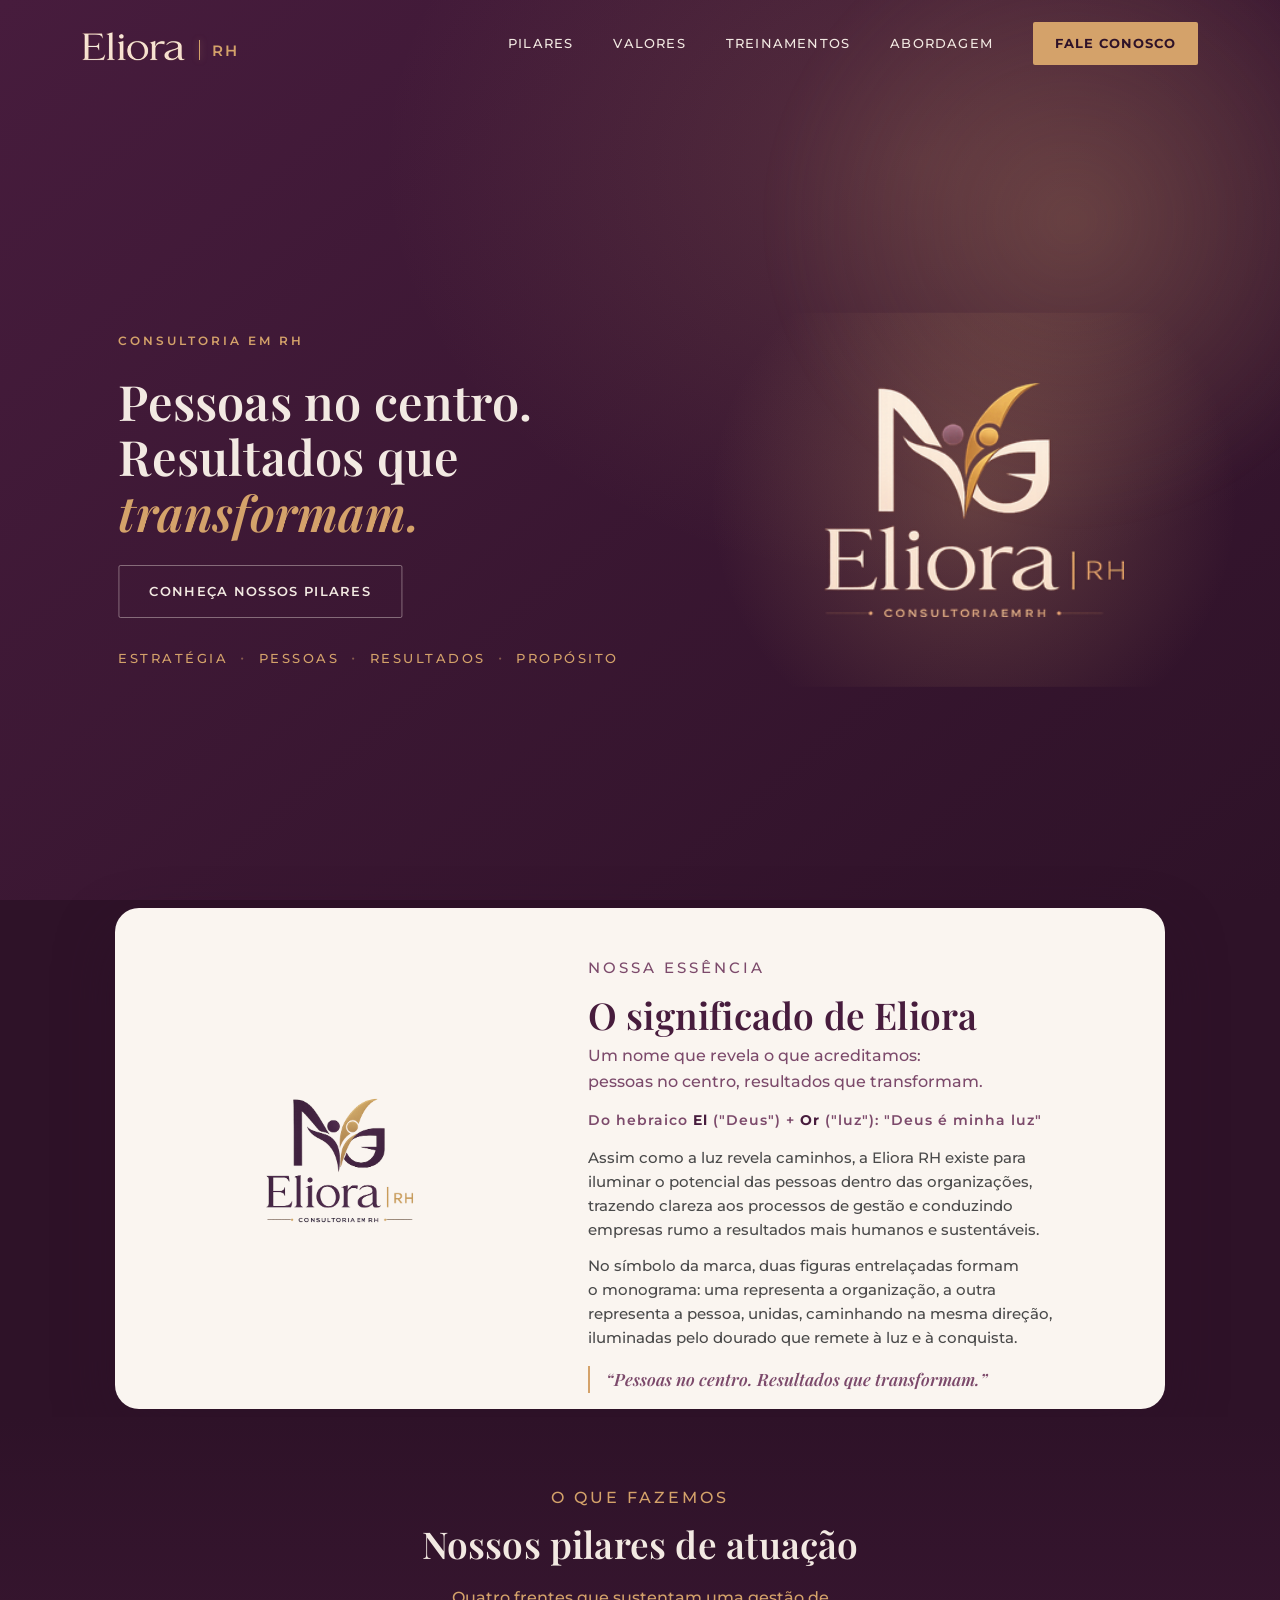
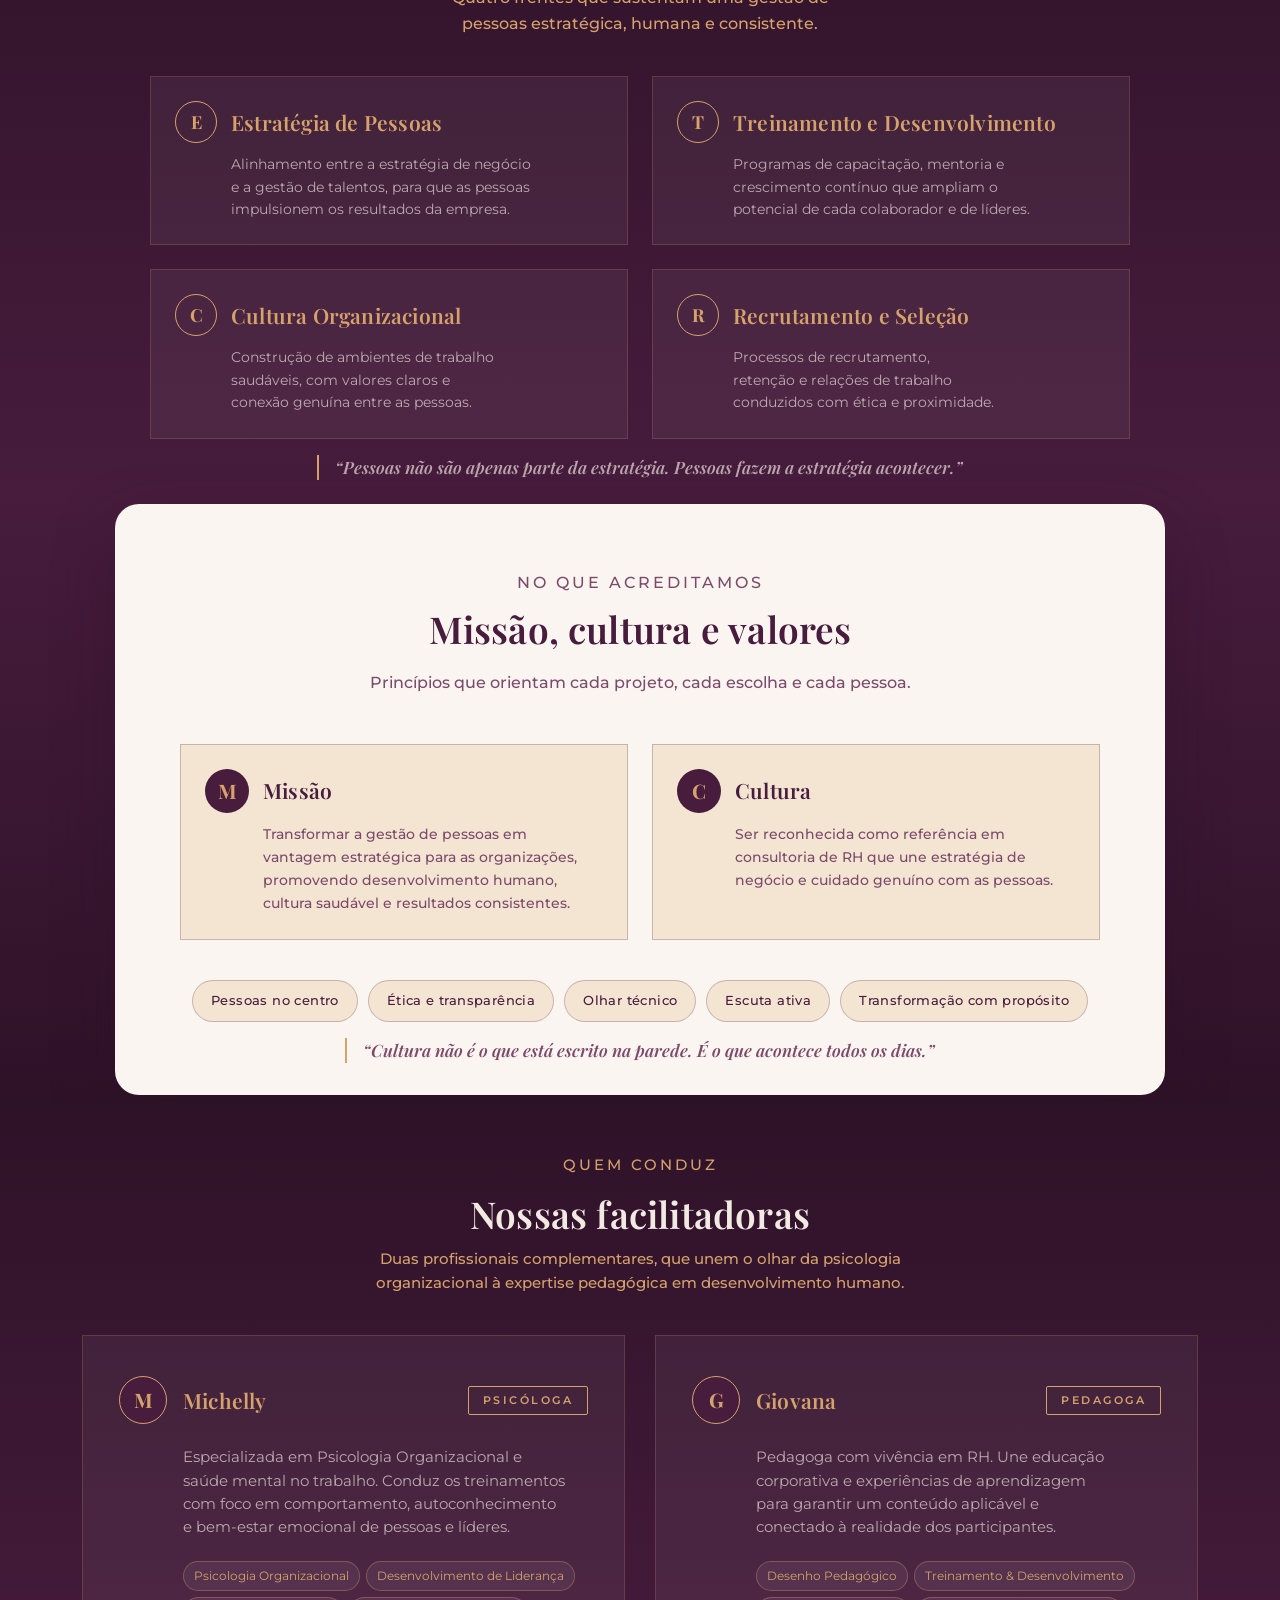
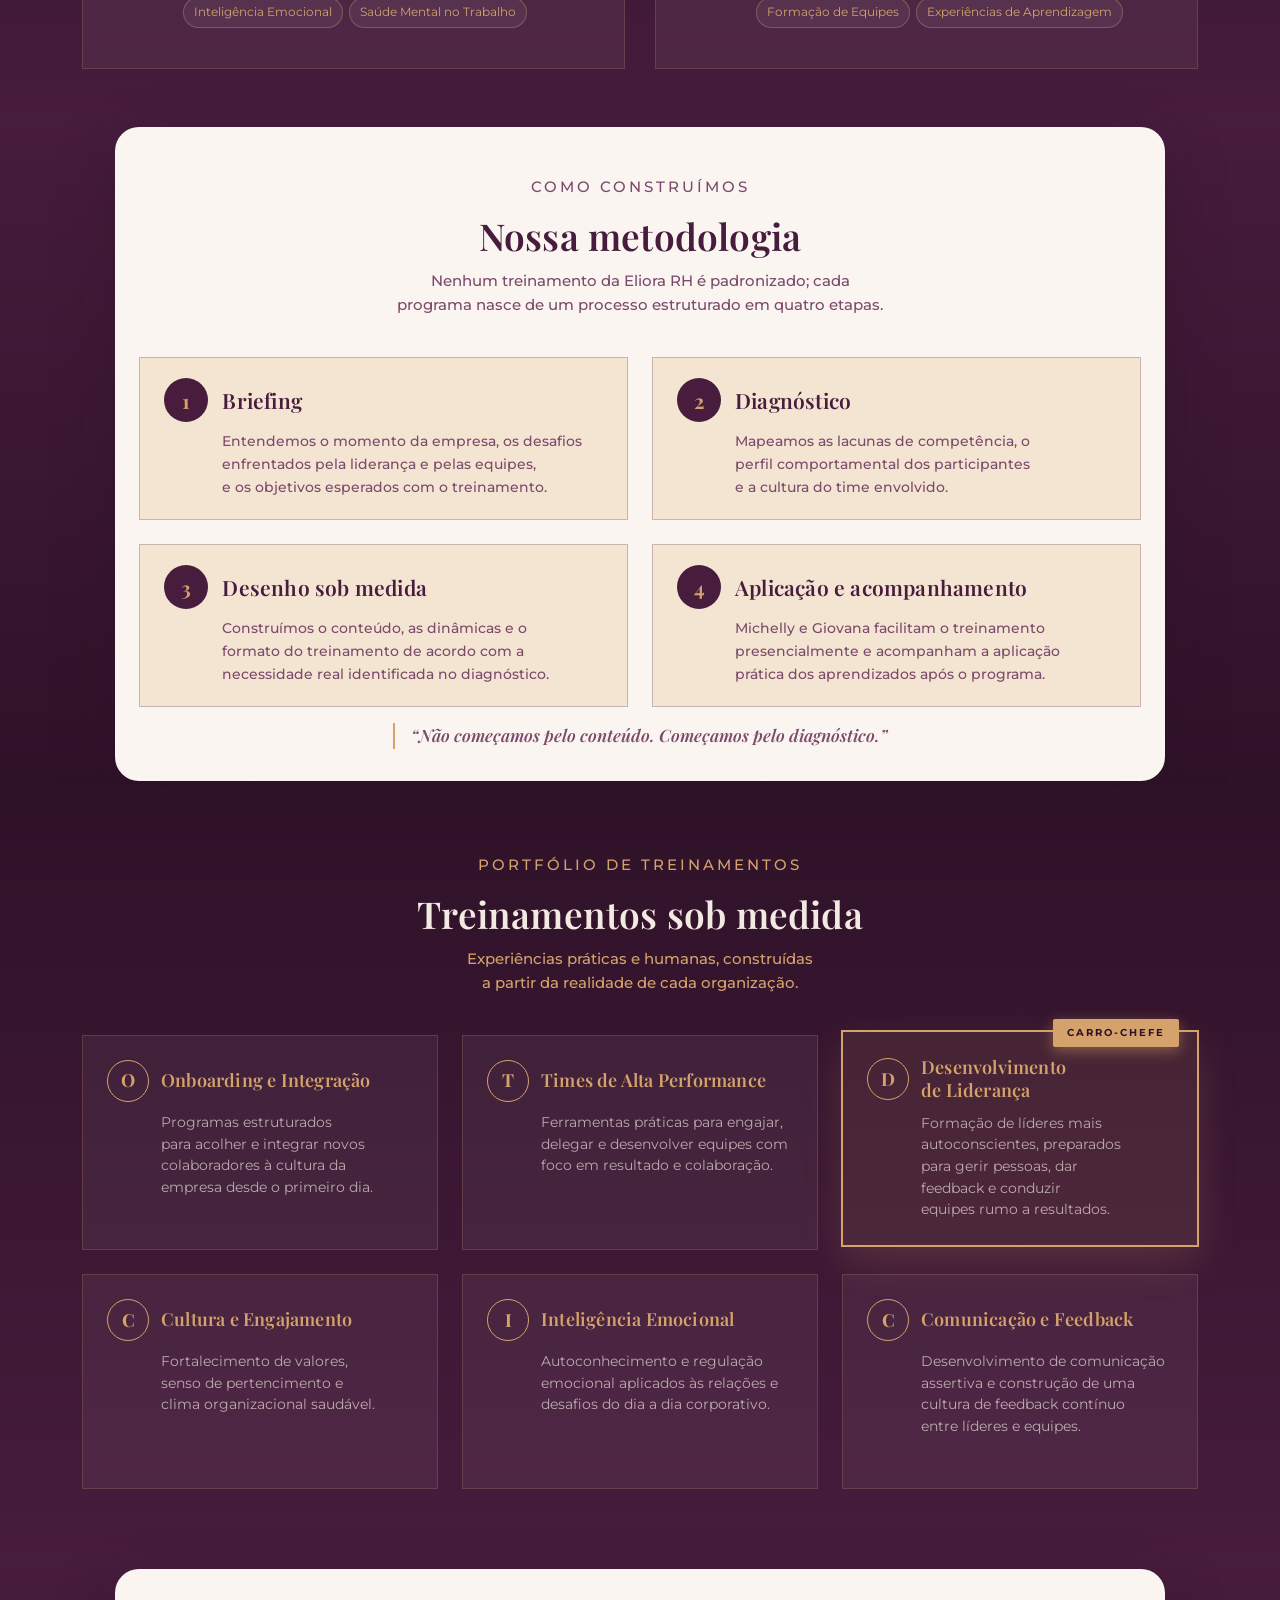
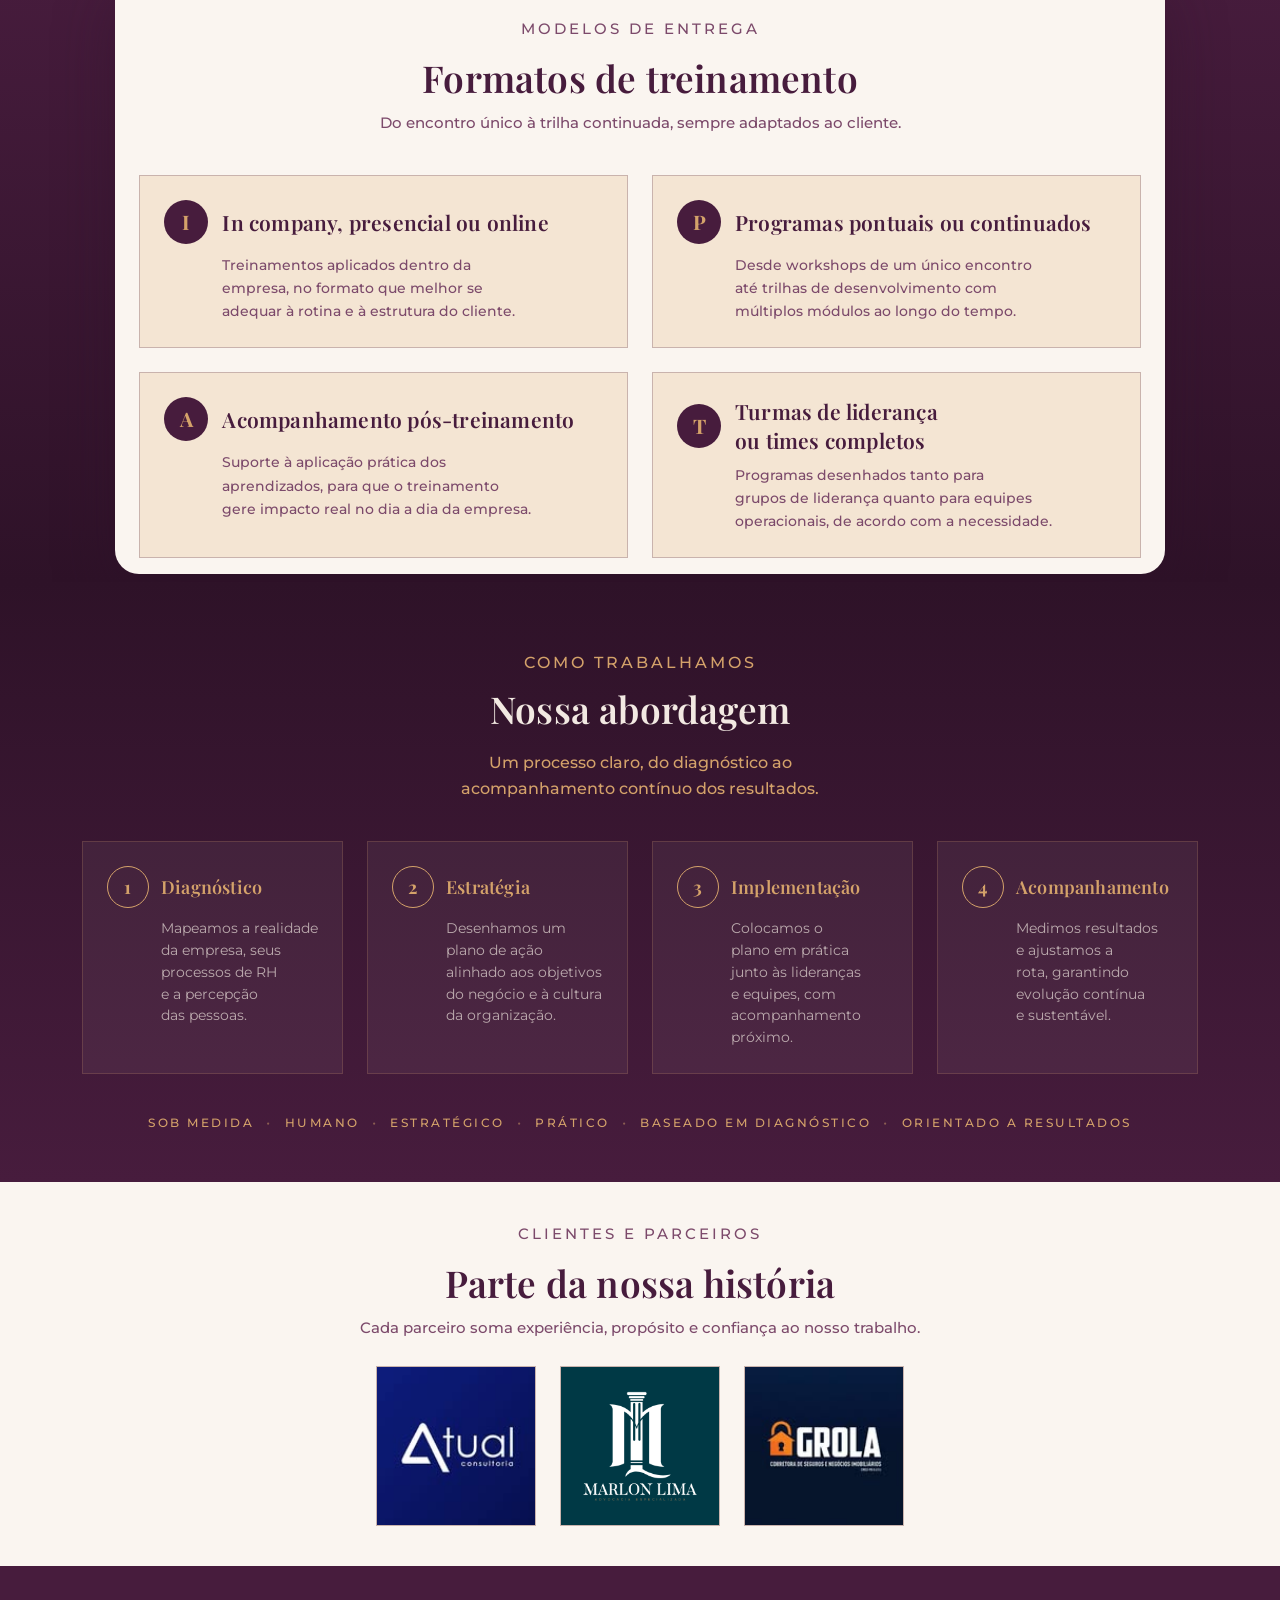
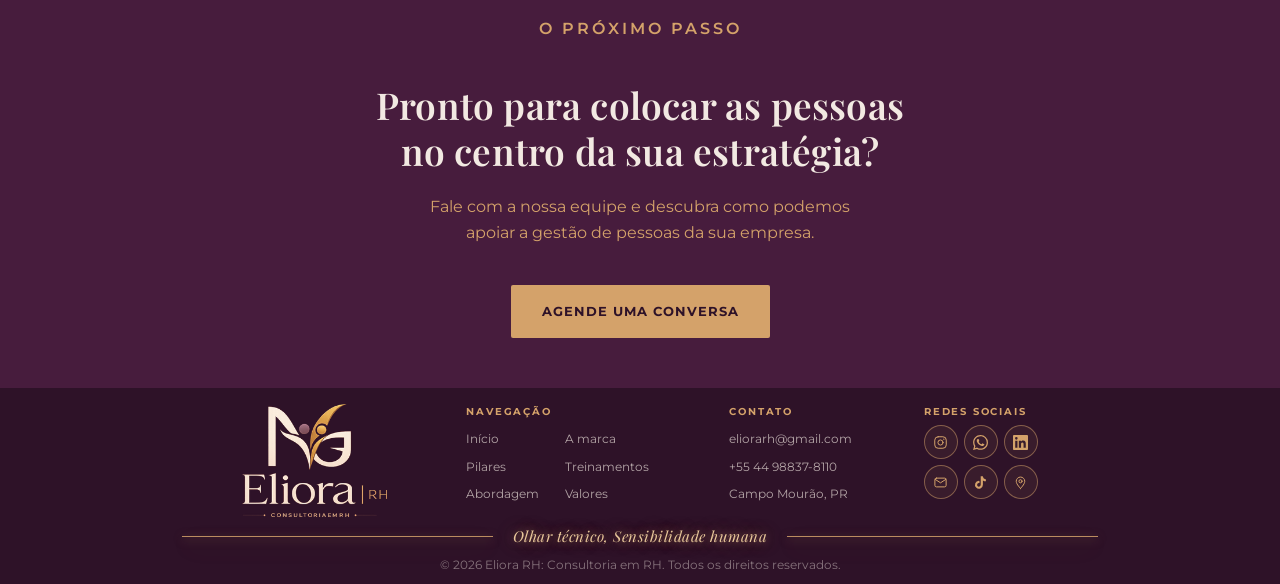
==== index.html @ 50b4e51a "Initial commit: Eliora RH landing page (HTML + CSS + JS)" ====
<!DOCTYPE html>
<html lang="pt-BR">

<head>
  <meta charset="UTF-8">
  <meta name="viewport" content="width=device-width, initial-scale=1.0">
  <title>Eliora RH: Consultoria em Recursos Humanos</title>
  <meta name="description"
    content="Eliora RH: Consultoria em RH e treinamentos corporativos sob medida. Pessoas no centro, resultados que transformam. Campo Mourão, PR.">
  <link rel="preconnect" href="https://fonts.googleapis.com">
  <link rel="preconnect" href="https://fonts.gstatic.com" crossorigin>
  <link
    href="https://fonts.googleapis.com/css2?family=Playfair+Display:ital,wght@0,400;0,500;0,600;0,700;1,500&family=Montserrat:wght@300;400;500;600;700&display=swap"
    rel="stylesheet">
  <link rel="stylesheet" href="css/tokens.css">
  <link rel="stylesheet" href="css/base.css">
  <link rel="stylesheet" href="css/layout.css">
  <link rel="stylesheet" href="css/components.css">
  <link rel="stylesheet" href="css/responsive.css">
</head>

<body>
  <!-- Skip link para pular a navegação -->
  <a href="#top" class="skip-link">Pular para o conteúdo principal</a>

  <!-- ---------- NAV ---------- -->
  <header id="siteHeader">
    <!-- Botão fixo de contato no header (mobile): WhatsApp → link tree.
         position:absolute relativo ao header (que é fixed) — canto direito.
         Detalhes em css/responsive.css. -->
    <a href="https://eliorarh.netlify.app/" class="header-cta" target="_blank" rel="noopener" aria-label="Fale conosco via Linktree">
      <svg viewBox="0 0 24 24" fill="currentColor" aria-hidden="true">
        <path d="M17.472 14.382c-.297-.149-1.758-.867-2.03-.967-.273-.099-.471-.148-.67.15-.197.297-.767.966-.94 1.164-.173.199-.347.223-.644.075-.297-.15-1.255-.463-2.39-1.475-.883-.788-1.48-1.761-1.653-2.059-.173-.297-.019-.458.13-.606.134-.133.298-.347.446-.52.149-.174.198-.298.298-.497.099-.198.05-.371-.025-.52-.075-.149-.669-1.612-.916-2.207-.242-.579-.487-.5-.669-.51-.173-.008-.371-.01-.57-.01-.198 0-.52.074-.792.372-.272.297-1.04 1.016-1.04 2.479 0 1.462 1.065 2.875 1.213 3.074.149.198 2.096 3.2 5.077 4.487.709.306 1.262.489 1.694.625.712.227 1.36.195 1.871.118.571-.085 1.758-.719 2.006-1.413.248-.694.248-1.289.173-1.413-.074-.124-.272-.198-.57-.347m-5.421 7.403h-.004a9.87 9.87 0 01-5.031-1.378l-.361-.214-3.741.982.998-3.648-.235-.374a9.86 9.86 0 01-1.51-5.26c.001-5.45 4.436-9.884 9.888-9.884 2.64 0 5.122 1.03 6.988 2.898a9.825 9.825 0 012.893 6.994c-.003 5.45-4.437 9.884-9.885 9.884m8.413-18.297A11.815 11.815 0 0012.05 0C5.495 0 .16 5.335.157 11.892c0 2.096.547 4.142 1.588 5.945L.057 24l6.305-1.654a11.882 11.882 0 005.683 1.448h.005c6.554 0 11.89-5.335 11.893-11.893a11.821 11.821 0 00-3.48-8.413z"></path>
      </svg>
    </a>
    <div class="wrap">
      <a href="#top" class="brand-mini"><img src="assets/images/eliora_palavra.png" alt="Eliora"><span class="rh"><span class="rh-full">Consultoria em RH</span><span
            class="rh-short">RH</span></span></a>
      <nav class="links" id="navLinks">
        <a href="#pilares">Pilares</a>
        <a href="#valores">Valores</a>
        <a href="#treinamentos">Treinamentos</a>
        <a href="#abordagem">Abordagem</a>
        <a href="https://eliorarh.netlify.app/" target="_blank" rel="noopener" class="nav-cta">Fale conosco</a>
      </nav>
      <button class="burger" id="burger" aria-label="Abrir menu">
        <span></span><span></span><span></span>
      </button>
    </div>
  </header>

  <!-- ---------- HERO ---------- -->
  <section class="hero" id="top" data-section-theme="dark">
    <div class="wrap">
      <div class="hero-copy">
        <p class="eyebrow hero-eyebrow">Consultoria em RH</p>
        <h1>Pessoas no centro.<br>Resultados que <em>transformam.</em></h1>
        <div class="btn-row">
          <a href="#pilares" class="btn btn-ghost">Conheça nossos pilares</a>
        </div>
        <div class="hero-keywords" aria-label="Foco da consultoria">
          <span>Estratégia</span>
          <span class="dot" aria-hidden="true">&#183;</span>
          <span>Pessoas</span>
          <span class="dot" aria-hidden="true">&#183;</span>
          <span>Resultados</span>
          <span class="dot" aria-hidden="true">&#183;</span>
          <span>Propósito</span>
        </div>
      </div>
      <div class="hero-logo">
        <img src="assets/images/Eliora_RH_Logo_SemBordas.png" alt="Eliora RH">
      </div>
    </div>
  </section>

  <!-- ---------- SIGNIFICADO ---------- -->
  <section class="meaning" id="significado">
    <div class="wrap">
      <div class="meaning-mark reveal">
        <img src="assets/images/logo-meaning.png" alt="Eliora RH">
      </div>
      <div class="reveal">
        <p class="eyebrow">Nossa essência</p>
        <h2>O significado de Eliora</h2>
        <p class="meaning-sub">Um nome que revela o que acreditamos: pessoas no centro, resultados que transformam.</p>
        <p class="etym">Do hebraico <b>El</b> ("Deus") + <b>Or</b> ("luz"): "Deus é minha luz"</p>
        <p class="d-only">Assim como a luz revela caminhos, a Eliora RH existe para iluminar o potencial das pessoas dentro das
          organizações, trazendo clareza aos processos de gestão e conduzindo empresas rumo a resultados mais humanos e
          sustentáveis.</p>
        <p class="m-only">Assim como a luz revela caminhos, a Eliora RH existe para iluminar o potencial das pessoas dentro das
          organizações.</p>
        <p class="d-only">No símbolo da marca, duas figuras entrelaçadas formam o monograma: uma representa a organização, a outra
          representa a pessoa, unidas, caminhando na mesma direção, iluminadas pelo dourado que remete à luz e à
          conquista.</p>
        <blockquote>“Pessoas no centro. Resultados que transformam.”</blockquote>
      </div>
    </div>
  </section>

  <!-- ---------- PILARES ---------- -->
  <section class="pillars" id="pilares" data-section-theme="dark">
    <div class="wrap">
      <div class="section-head reveal">
        <p class="eyebrow">O que fazemos</p>
        <h2>Nossos pilares de atuação</h2>
        <p>Quatro frentes que sustentam uma gestão de pessoas estratégica, humana e consistente.</p>
      </div>
      <div class="pillar-grid">
        <div class="pillar-card reveal">
          <div class="pillar-head">
            <div class="pillar-glyph">E</div>
            <h3>Estratégia de Pessoas</h3>
          </div>
          <p class="d-only">Alinhamento entre a estratégia de negócio e a gestão de talentos, para que as pessoas impulsionem os
            resultados da empresa.</p>
          <p class="m-only">Alinhando estratégia de negócio e gestão de talentos, impulsionando os resultados.</p>
        </div>
        <div class="pillar-card reveal">
          <div class="pillar-head">
            <div class="pillar-glyph">T</div>
            <h3>Treinamento e Desenvolvimento</h3>
          </div>
          <p class="d-only">Programas de capacitação, mentoria e crescimento contínuo que ampliam o potencial de cada colaborador e de
            líderes.</p>
          <p class="m-only">Capacitação, mentoria e crescimento contínuo.</p>
        </div>
        <div class="pillar-card reveal">
          <div class="pillar-head">
            <div class="pillar-glyph">C</div>
            <h3>Cultura Organizacional</h3>
          </div>
          <p class="d-only">Construção de ambientes de trabalho saudáveis, com valores claros e conexão genuína entre as pessoas.</p>
          <p class="m-only">Ambientes de trabalho saudáveis, com valores e conexão genuína.</p>
        </div>
        <div class="pillar-card reveal">
          <div class="pillar-head">
            <div class="pillar-glyph">R</div>
            <h3>Recrutamento e Seleção</h3>
          </div>
          <p class="d-only">Processos de recrutamento, retenção e relações de trabalho conduzidos com ética e proximidade.</p>
          <p class="m-only">Recrutamento, retenção e relações de trabalho conduzidos com ética e proximidade.</p>
        </div>
      </div>
      <div class="quote-band quote-band--single reveal">
        <blockquote>“Pessoas não são apenas parte da estratégia. Pessoas fazem a estratégia acontecer.”</blockquote>
      </div>
    </div>
  </section>

  <!-- ---------- VALORES ---------- -->
  <section class="values" id="valores">
    <div class="wrap">
      <div class="section-head reveal">
        <p class="eyebrow">No que acreditamos</p>
        <h2>Missão, cultura e valores</h2>
        <p class="values-sub">Princípios que orientam cada projeto, cada escolha e cada pessoa.</p>
      </div>
      <div class="mv-grid reveal">
        <div class="mv-card">
          <div class="mv-head">
            <span class="mv-circle" aria-hidden="true">M</span>
            <h3>Missão</h3>
          </div>
          <p class="d-only">Transformar a gestão de pessoas em vantagem estratégica para as organizações, promovendo desenvolvimento
            humano, cultura saudável e resultados consistentes.</p>
          <p class="m-only">Transformar a gestão de pessoas em vantagem estratégica, promovendo desenvolvimento humano e resultados
            consistentes.</p>
        </div>
        <div class="mv-card">
          <div class="mv-head">
            <span class="mv-circle" aria-hidden="true">C</span>
            <h3>Cultura</h3>
          </div>
          <p class="d-only">Ser reconhecida como referência em consultoria de RH que une estratégia de negócio e cuidado genuíno com as
            pessoas.</p>
          <p class="m-only">Ser referência em consultoria de RH que une estratégia de negócio e cuidado genuíno com as pessoas.</p>
        </div>
      </div>
      <div class="value-pills reveal">
        <span>Pessoas no centro</span>
        <span>Ética e transparência</span>
        <span>Olhar técnico</span>
        <span>Escuta ativa</span>
        <span>Transformação com propósito</span>
      </div>
      <div class="quote-band quote-band--single reveal">
        <blockquote>“Cultura não é o que está escrito na parede. É o que acontece todos os dias.”</blockquote>
      </div>
    </div>
  </section>

  <!-- ---------- TREINAMENTOS ---------- -->
  <section class="training" id="treinamentos">
    <div class="wrap">

      <!-- Facilitadoras -->
      <div class="facilitadoras">
        <div class="training-sub reveal">
          <p class="eyebrow">Quem conduz</p>
          <h3>Nossas facilitadoras</h3>
          <p>Duas profissionais complementares, que unem o olhar da psicologia organizacional à expertise pedagógica em
            desenvolvimento humano.</p>
        </div>
        <div class="trainers">
          <div class="trainer-card reveal">
            <div class="trainer-avatar">M</div>
            <h3>Michelly</h3>
            <span class="trainer-role">Psicóloga</span>
            <p class="d-only">Especializada em Psicologia Organizacional e saúde mental no trabalho. Conduz os treinamentos com foco em
              comportamento, autoconhecimento e bem-estar emocional de pessoas e líderes.</p>
            <p class="m-only">Especializada em Psicologia Organizacional e saúde mental no trabalho. Foca em comportamento,
              autoconhecimento e bem-estar emocional.</p>
            <div class="trainer-areas">
              <span>Psicologia Organizacional</span>
              <span>Desenvolvimento de Liderança</span>
              <span>Inteligência Emocional</span>
              <span>Saúde Mental no Trabalho</span>
            </div>
          </div>
          <div class="trainer-card reveal">
            <div class="trainer-avatar">G</div>
            <h3>Giovana</h3>
            <span class="trainer-role">Pedagoga</span>
            <p class="d-only">Pedagoga com vivência em RH. Une educação corporativa e experiências de aprendizagem para garantir um
              conteúdo aplicável e conectado à realidade dos participantes.</p>
            <p class="m-only">Pedagoga com vivência em RH. Une educação corporativa e aprendizagem aplicável à realidade dos
              participantes.</p>
            <div class="trainer-areas">
              <span>Desenho Pedagógico</span>
              <span>Treinamento &amp; Desenvolvimento</span>
              <span>Formação de Equipes</span>
              <span>Experiências de Aprendizagem</span>
            </div>
          </div>
        </div>
      </div>

      <!-- Metodologia -->
      <div class="methodo-band">
        <div class="methodo-card">
          <div class="training-sub reveal">
            <p class="eyebrow">Como construímos</p>
            <h3>Nossa metodologia</h3>
            <p>Nenhum treinamento da Eliora RH é padronizado; cada programa nasce de um processo estruturado em quatro
              etapas.</p>
          </div>
          <div class="method-grid">
            <div class="method-step reveal">
              <div class="method-head">
                <div class="num">1</div>
                <h3>Briefing</h3>
              </div>
              <p>Entendemos o momento da empresa, os desafios enfrentados pela liderança e pelas equipes, e os objetivos
                esperados com o treinamento.</p>
            </div>
            <div class="method-step reveal">
              <div class="method-head">
                <div class="num">2</div>
                <h3>Diagnóstico</h3>
              </div>
              <p>Mapeamos as lacunas de competência, o perfil comportamental dos participantes e a cultura do time
                envolvido.</p>
            </div>
            <div class="method-step reveal">
              <div class="method-head">
                <div class="num">3</div>
                <h3>Desenho sob medida</h3>
              </div>
              <p>Construímos o conteúdo, as dinâmicas e o formato do treinamento de acordo com a necessidade real
                identificada no diagnóstico.</p>
            </div>
            <div class="method-step reveal">
              <div class="method-head">
                <div class="num">4</div>
                <h3>Aplicação e acompanhamento</h3>
              </div>
              <p>Michelly e Giovana facilitam o treinamento presencialmente e acompanham a aplicação prática dos
                aprendizados após o programa.</p>
            </div>
          </div>
          <div class="quote-band quote-band--single reveal">
            <blockquote>“Não começamos pelo conteúdo. Começamos pelo diagnóstico.”</blockquote>
          </div>
        </div>
      </div>

      <!-- Trilhas -->
      <div class="trilhas-band">
        <div class="training-sub reveal">
          <p class="eyebrow">Portfólio de Treinamentos</p>
          <h3>Treinamentos sob medida</h3>
          <p>Experiências práticas e humanas, construídas a partir da realidade de cada organização.</p>
        </div>
        <div class="trilhas">
          <div class="trilha-card reveal">
            <div class="trilha-head">
              <div class="trilha-glyph">O</div>
              <h3>Onboarding e Integração</h3>
            </div>
            <p>Programas estruturados para acolher e integrar novos colaboradores à cultura da empresa desde o primeiro
              dia.</p>
          </div>
          <div class="trilha-card reveal">
            <div class="trilha-head">
              <div class="trilha-glyph">T</div>
              <h3>Times de Alta Performance</h3>
            </div>
            <p>Ferramentas práticas para engajar, delegar e desenvolver equipes com foco em resultado e colaboração.</p>
          </div>
          <div class="trilha-card featured reveal">
            <span class="badge-carrochefe">Carro-chefe</span>
            <div class="trilha-head">
              <div class="trilha-glyph">D</div>
              <h3>Desenvolvimento de Liderança</h3>
            </div>
            <p>Formação de líderes mais autoconscientes, preparados para gerir pessoas, dar feedback e conduzir equipes
              rumo a resultados.</p>
          </div>
          <div class="trilha-card reveal">
            <div class="trilha-head">
              <div class="trilha-glyph">C</div>
              <h3>Cultura e Engajamento</h3>
            </div>
            <p>Fortalecimento de valores, senso de pertencimento e clima organizacional saudável.</p>
          </div>
          <div class="trilha-card reveal">
            <div class="trilha-head">
              <div class="trilha-glyph">I</div>
              <h3>Inteligência Emocional</h3>
            </div>
            <p>Autoconhecimento e regulação emocional aplicados às relações e desafios do dia a dia corporativo.</p>
          </div>
          <div class="trilha-card reveal">
            <div class="trilha-head">
              <div class="trilha-glyph">C</div>
              <h3>Comunicação e Feedback</h3>
            </div>
            <p>Desenvolvimento de comunicação assertiva e construção de uma cultura de feedback contínuo entre líderes e
              equipes.</p>
          </div>
        </div>
      </div>

      <!-- Formatos -->
      <div class="formatos-band">
        <div class="formatos-card">
          <div class="training-sub reveal">
            <p class="eyebrow">Modelos de entrega</p>
            <h3>Formatos de treinamento</h3>
            <p>Do encontro único à trilha continuada, sempre adaptados ao cliente.</p>
          </div>
          <div class="formatos">
            <div class="formato-item reveal">
              <div class="formato-head">
                <span class="formato-circle" aria-hidden="true">I</span>
                <h3>In company, presencial ou online</h3>
              </div>
              <p>Treinamentos aplicados dentro da empresa, no formato que melhor se adequar à rotina e à estrutura do
                cliente.</p>
            </div>
            <div class="formato-item reveal">
              <div class="formato-head">
                <span class="formato-circle" aria-hidden="true">P</span>
                <h3>Programas pontuais ou continuados</h3>
              </div>
              <p>Desde workshops de um único encontro até trilhas de desenvolvimento com múltiplos módulos ao longo do
                tempo.</p>
            </div>
            <div class="formato-item reveal">
              <div class="formato-head">
                <span class="formato-circle" aria-hidden="true">A</span>
                <h3>Acompanhamento pós-treinamento</h3>
              </div>
              <p>Suporte à aplicação prática dos aprendizados, para que o treinamento gere impacto real no dia a dia da
                empresa.</p>
            </div>
            <div class="formato-item reveal">
              <div class="formato-head">
                <span class="formato-circle" aria-hidden="true">T</span>
                <h3>Turmas de liderança ou times completos</h3>
              </div>
              <p>Programas desenhados tanto para grupos de liderança quanto para equipes operacionais, de acordo com a
                necessidade.</p>
            </div>
          </div>
        </div>
      </div>
    </div>
  </section>

  <!-- ---------- ABORDAGEM / PROCESSO ---------- -->
  <section class="process" id="abordagem" data-section-theme="dark">
    <div class="wrap">
      <div class="section-head reveal">
        <p class="eyebrow on-dark">Como trabalhamos</p>
        <h2>Nossa abordagem</h2>
        <p>Um processo claro, do diagnóstico ao acompanhamento contínuo dos resultados.</p>
      </div>
      <div class="timeline">
        <div class="step reveal">
          <div class="step-head">
            <div class="num">1</div>
            <h3>Diagnóstico</h3>
          </div>
          <p>Mapeamos a realidade da empresa, seus processos de RH e a percepção das pessoas.</p>
        </div>
        <div class="step reveal">
          <div class="step-head">
            <div class="num">2</div>
            <h3>Estratégia</h3>
          </div>
          <p>Desenhamos um plano de ação alinhado aos objetivos do negócio e à cultura da organização.</p>
        </div>
        <div class="step reveal">
          <div class="step-head">
            <div class="num">3</div>
            <h3>Implementação</h3>
          </div>
          <p>Colocamos o plano em prática junto às lideranças e equipes, com acompanhamento próximo.</p>
        </div>
        <div class="step reveal">
          <div class="step-head">
            <div class="num">4</div>
            <h3>Acompanhamento</h3>
          </div>
          <p>Medimos resultados e ajustamos a rota, garantindo evolução contínua e sustentável.</p>
        </div>
      </div>
      <div class="hero-keywords process-keywords reveal" aria-label="Jeito de fazer da Eliora RH">
        <span>Sob medida</span>
        <span class="dot" aria-hidden="true">&#183;</span>
        <span>Humano</span>
        <span class="dot" aria-hidden="true">&#183;</span>
        <span>Estratégico</span>
        <span class="dot" aria-hidden="true">&#183;</span>
        <span>Prático</span>
        <span class="dot" aria-hidden="true">&#183;</span>
        <span>Baseado em diagnóstico</span>
        <span class="dot" aria-hidden="true">&#183;</span>
        <span>Orientado a resultados</span>
      </div>
    </div>
  </section>

  <!-- ---------- PARCEIROS (linha de molduras) ---------- -->
  <section class="partners" id="parceiros">
    <div class="wrap">
      <div class="training-sub reveal">
        <p class="eyebrow">Clientes e parceiros</p>
        <h3>Parte da nossa história</h3>
        <p>Cada parceiro soma experiência, propósito e confiança ao nosso trabalho.</p>
      </div>
      <div class="partner-row reveal">
        <!-- Adicione cada parceiro como um .partner-item (moldura + descrição) -->
        <div class="partner-item">
          <div class="partner-frame">
            <img src="assets/icons/Atual Consultoria Financeira.jpg" alt="Atual Consultoria Empresarial Financeira">
          </div>
          <p class="partner-name">Atual Consultoria Empresarial Financeira</p>
        </div>
        <div class="partner-item">
          <div class="partner-frame">
            <img src="assets/icons/Marlon Lima Advocacia.png" alt="Marlon Lima Advocacia Especializada">
          </div>
          <p class="partner-name">Marlon Lima<br>Advocacia Especializada</p>
        </div>
        <div class="partner-item">
          <div class="partner-frame">
            <img src="assets/icons/Grola Corretora.jpg" alt="Grola Corretora e Negócios Imobiliários">
          </div>
          <p class="partner-name">Grola Corretora e Negócios Imobiliários</p>
        </div>
      </div>
    </div>
  </section>

  <!-- ---------- CTA ---------- -->
  <section class="cta" id="contato" data-section-theme="dark">
    <div class="wrap">
      <p class="eyebrow">O próximo passo</p>
      <h2>Pronto para colocar as pessoas no centro da sua estratégia?</h2>
      <p>Fale com a nossa equipe e descubra como podemos apoiar a gestão de pessoas da sua empresa.</p>
      <div class="btn-row">
        <a href="https://eliorarh.netlify.app/" target="_blank" rel="noopener" class="btn btn-primary">Agende uma
          conversa</a>
      </div>
    </div>
  </section>

  <!-- ---------- FOOTER ---------- -->
  <footer data-section-theme="dark">
    <div class="wrap">
      <div class="foot-grid">
        <div class="foot-brand-col">
          <img src="assets/images/Eliora_RH_Logo_SemBordas.png" alt="Eliora RH">
        </div>
        <div class="foot-nav-col">
          <h4>Navegação</h4>
          <ul class="foot-nav">
            <li><a href="#top">Início</a></li>
            <li><a href="#significado">A marca</a></li>
            <li><a href="#pilares">Pilares</a></li>
            <li><a href="#treinamentos">Treinamentos</a></li>
            <li><a href="#abordagem">Abordagem</a></li>
            <li><a href="#valores">Valores</a></li>
          </ul>
        </div>
        <div class="foot-contact-col">
          <h4>Contato</h4>
          <ul>
            <li><a href="mailto:eliorarh@gmail.com">eliorarh@gmail.com</a></li>
            <li><a href="tel:+5544988378110">+55 44 98837-8110</a></li>
            <li><a href="https://www.google.com/maps/search/?api=1&query=Campo+Mour%C3%A3o%2C+PR"
                class="foot-location">Campo Mourão, PR</a></li>
          </ul>
        </div>
        <div class="foot-social-col">
          <h4>Redes sociais</h4>
          <div class="foot-social">
            <a href="https://instagram.com/eliora.rh" class="soc-instagram" aria-label="Instagram"><svg
                viewBox="0 0 24 24" fill="none" stroke="currentColor" stroke-width="1.6" stroke-linecap="round"
                stroke-linejoin="round">
                <rect x="2.8" y="2.8" width="18.4" height="18.4" rx="5.4" />
                <circle cx="12" cy="12" r="4.1" />
                <circle cx="17.3" cy="6.7" r="1.05" fill="currentColor" stroke="none" />
              </svg></a>
            <a href="https://wa.me/5544988378110?text=Ol%C3%A1%2C%20Eliora%20RH!%20Vim%20pelo%20cart%C3%A3o%20e%20gostaria%20de%20conversar."
              class="soc-whatsapp" aria-label="WhatsApp"><svg viewBox="0 0 24 24" fill="currentColor">
                <path
                  d="M17.472 14.382c-.297-.149-1.758-.867-2.03-.967-.273-.099-.471-.148-.67.15-.197.297-.767.966-.94 1.164-.173.199-.347.223-.644.075-.297-.15-1.255-.463-2.39-1.475-.883-.788-1.48-1.761-1.653-2.059-.173-.297-.019-.458.13-.606.134-.133.298-.347.446-.52.149-.174.198-.298.298-.497.099-.198.05-.371-.025-.52-.075-.149-.669-1.612-.916-2.207-.242-.579-.487-.5-.669-.51-.173-.008-.371-.01-.57-.01-.198 0-.52.074-.792.372-.272.297-1.04 1.016-1.04 2.479 0 1.462 1.065 2.875 1.213 3.074.149.198 2.096 3.2 5.077 4.487.709.306 1.262.489 1.694.625.712.227 1.36.195 1.871.118.571-.085 1.758-.719 2.006-1.413.248-.694.248-1.289.173-1.413-.074-.124-.272-.198-.57-.347m-5.421 7.403h-.004a9.87 9.87 0 01-5.031-1.378l-.361-.214-3.741.982.998-3.648-.235-.374a9.86 9.86 0 01-1.51-5.26c.001-5.45 4.436-9.884 9.888-9.884 2.64 0 5.122 1.03 6.988 2.898a9.825 9.825 0 012.893 6.994c-.003 5.45-4.437 9.884-9.885 9.884m8.413-18.297A11.815 11.815 0 0012.05 0C5.495 0 .16 5.335.157 11.892c0 2.096.547 4.142 1.588 5.945L.057 24l6.305-1.654a11.882 11.882 0 005.683 1.448h.005c6.554 0 11.89-5.335 11.893-11.893a11.821 11.821 0 00-3.48-8.413z" />
              </svg></a>
            <a href="https://linkedin.com" class="soc-linkedin" aria-label="LinkedIn"><svg viewBox="0 0 24 24"
                fill="currentColor">
                <path
                  d="M20.447 20.452h-3.554v-5.569c0-1.328-.027-3.037-1.852-3.037-1.853 0-2.136 1.445-2.136 2.939v5.667H9.351V9h3.414v1.561h.046c.477-.9 1.637-1.85 3.37-1.85 3.601 0 4.267 2.37 4.267 5.455v6.286zM5.337 7.433a2.062 2.062 0 01-2.063-2.065 2.064 2.064 0 112.063 2.065zm1.782 13.019H3.555V9h3.564v11.452zM22.225 0H1.771C.792 0 0 .774 0 1.729v20.542C0 23.227.792 24 1.771 24h20.451C23.2 24 24 23.227 24 22.271V1.729C24 .774 23.2 0 22.225 0z" />
              </svg></a>
            <a href="mailto:eliorarh@gmail.com" class="soc-email" aria-label="E-mail"><svg viewBox="0 0 24 24"
                fill="none" stroke="currentColor" stroke-width="1.6" stroke-linecap="round" stroke-linejoin="round">
                <rect x="3" y="5" width="18" height="14" rx="2.5" />
                <path d="M3.5 7l8.5 5.5L20.5 7" />
              </svg></a>
            <a href="https://www.tiktok.com/@eliora.rh" class="soc-tiktok" aria-label="TikTok"><svg viewBox="0 0 24 24"
                fill="currentColor">
                <path
                  d="M19.59 6.69a4.83 4.83 0 01-3.77-4.25V2h-3.45v13.67a2.89 2.89 0 01-5.2 1.74 2.89 2.89 0 012.31-4.64 2.93 2.93 0 01.88.13V9.4a6.84 6.84 0 00-1-.05A6.33 6.33 0 005 20.1a6.34 6.34 0 0010.86-4.43v-7a8.16 8.16 0 004.77 1.52v-3.4a4.85 4.85 0 01-1-.1z" />
              </svg></a>
            <a href="https://www.google.com/maps/search/?api=1&query=Campo+Mour%C3%A3o%2C+PR" class="soc-location"
              aria-label="Localização"><svg viewBox="0 0 24 24" fill="none" stroke="currentColor" stroke-width="1.6"
                stroke-linecap="round" stroke-linejoin="round">
                <path d="M12 21.5s6.8-6.6 6.8-11.4a6.8 6.8 0 10-13.6 0c0 4.8 6.8 11.4 6.8 11.4z" />
                <circle cx="12" cy="10" r="2.5" />
              </svg></a>
          </div>
        </div>
      </div>
      <p class="foot-tagline"><span>Olhar técnico, <em>Sensibilidade humana</em></span></p>
      <div class="foot-bottom">
        <p>© 2026 Eliora RH: Consultoria em RH. Todos os direitos reservados.</p>
      </div>
    </div>
  </footer>

  <script src="js/main.js" defer></script>
  <!-- <script src="js/partners-slider.js" defer></script> -->
</body>

</html>
---- css/tokens.css ----
/* ---------- DESIGN TOKENS ---------- */
/* Paleta de cores e tipografias da marca Eliora RH. */
:root{
  --plum: #471C3D;
  --plum-deep: #2E1228;
  --mauve: #7C4A6B;
  --gold: #D4A26A;
  --gold-light: #E8C79A;
  --cream: #F2E9E2;
  --cream-soft: #FAF5F0;
  --grey: #333333;
  --grey-mid: #4A4A4A; /* texto corrido sobre fundos claros (já utilizado no design) */
  --white: #FFFFFF;
  --serif: 'Playfair Display', Georgia, serif;
  --sans: 'Montserrat', -apple-system, sans-serif;
}
---- css/base.css ----
/* ---------- RESET ---------- */
*{ margin:0; padding:0; box-sizing:border-box; }
html{ scroll-behavior:smooth; }
body{
  font-family: var(--sans);
  color: var(--grey);
  background: var(--white);
  line-height: 1.6;
  -webkit-font-smoothing: antialiased;
  overflow-x: hidden;
}
img{ max-width:100%; display:block; }
a{ color:inherit; text-decoration:none; }
ul{ list-style:none; }
section{ position: relative; }

/* Texto alternativo mobile/desktop (ver revisao-textos-mobile.html):
   .d-only = só desktop | .m-only = só mobile (troca em responsive.css ≤640px) */
.m-only{ display:none; }

/* ---------- UTILIDADES ---------- */
.wrap{
  max-width: 1180px;
  margin: 0 auto;
  padding: 0 32px;
}
/* Eyebrows — sistema por contexto:
   fundo claro = mauve (acessível, AA) | fundo escuro (plum) = gold */
.eyebrow{
  font-family: var(--sans);
  font-size: 12px;
  font-weight: 600;
  letter-spacing: 3px;
  text-transform: uppercase;
  color: var(--mauve);
}
.eyebrow.on-dark{ color: var(--gold); }

/* ---------- TIPOGRAFIA ---------- */
/* Quebras de linha equilibradas em textos com 2+ linhas
   (balance é aplicado pelo navegador apenas até ~6 linhas; sem hifens) */
h1,h2,h3,p,blockquote{ text-wrap: balance; }
h1,h2,h3{
  font-family: var(--serif);
  color: var(--plum);
  font-weight: 600;
  letter-spacing: 0.2px;
}
/* Escala tipográfica da marca — hierarquia em 4 níveis, definida em UM lugar só:
   1) H1 hero  >  2) H2 seção  >  3) H3 sub-seção  >  4) H3 card */
h1{ font-size: clamp(30px, 3.8vw, 50px); line-height: 1.15; }
h2{ font-size: clamp(24px, 2.9vw, 37px); line-height: 1.25; }
h3{ font-size: clamp(17px, 1.7vw, 21px); line-height: 1.35; }

/* ---------- DIVIDER ---------- */
.divider{
  display:flex;
  align-items:center;
  justify-content:center;
  gap:14px;
  margin: 22px 0;
}
.divider .line{
  height:1px;
  width: 64px;
  background: linear-gradient(90deg, transparent, var(--gold), var(--gold));
}
.divider.center .line:first-child{ background: linear-gradient(90deg, transparent, var(--gold)); }
.divider.center .line:last-child{ background: linear-gradient(90deg, var(--gold), transparent); }
.divider .dot{
  width:6px; height:6px; border-radius:50%;
  background: var(--gold);
  box-shadow: 0 0 10px 1px rgba(212,162,106,0.6);
}

/* ---------- BOTÕES ---------- */
.btn-row{ display:flex; gap:18px; flex-wrap:wrap; }
.btn{
  display:inline-flex;
  align-items:center;
  gap:10px;
  padding: 15px 30px;
  font-size: 13px;
  font-weight: 600;
  letter-spacing: 1.3px;
  text-transform: uppercase;
  border-radius: 2px;
  transition: all .3s ease;
  border: 1px solid transparent;
  cursor:pointer;
}
.btn-primary{ background: var(--gold); color: var(--plum-deep); font-weight: 700; letter-spacing: 1px; }
.btn-primary:hover{
  transform: translateY(-3px) scale(1.06);
}
.btn-ghost{ border-color: rgba(242,233,226,0.4); color: var(--cream); }
.btn-ghost:hover{
  background: rgba(212,162,106,0.08);
  border-color: rgba(212,162,106,0.45);
  color: var(--gold);
  transform: translateY(-3px);
}

/* ---------- REVEAL ---------- */
.reveal{
  opacity:0;
  transform: translateY(26px);
  transition: opacity .8s ease, transform .8s ease;
}
.reveal.in{ opacity:1; transform: translateY(0); }

/* ---------- FOCUS VISIBLE ---------- */
*:focus-visible{
  outline: 2px solid var(--plum);
  outline-offset: 2px;
}

/* ---------- SKIP LINK ---------- */
.skip-link{
  position: absolute;
  left: -999px;
  top: auto;
  width: 1px; height: 1px;
  overflow: hidden;
}
.skip-link:focus{
  position: fixed;
  left: 32px;
  top: 32px;
  width: auto; height: auto;
  background: var(--white);
  padding: 8px;
  z-index: 100;
  color: var(--grey);
  text-decoration: none;
}

/* ---------- REVEAL ---------- */
.reveal{
  opacity:0;
  transform: translateY(26px);
  transition: opacity .8s ease, transform .8s ease;
}
.reveal.in{ opacity:1; transform: translateY(0); }

@media (prefers-reduced-motion: reduce){
  *{ animation: none !important; transition: none !important; }
}
---- css/layout.css ----
/* ---------- NAV ---------- */
header{
  position: fixed;
  top:0; left:0; right:0;
  z-index: 500;
  padding: 22px 0;
  transition: all .4s ease;
}
header .wrap{
  display:flex;
  align-items:center;
  justify-content:space-between;
}
header.scrolled{
  background: rgba(255,255,255,0.92);
  backdrop-filter: blur(10px);
  padding: 14px 0;
  box-shadow: 0 4px 24px rgba(75,34,66,0.08);
}
/* Header sobre blocos escuros (hero, pilares, abordagem, CTA, footer) */
header.scrolled.on-dark{
  background: rgba(46,18,40,0.88);
  box-shadow: 0 4px 24px rgba(0,0,0,0.3);
}
header.scrolled.on-dark .brand-mini{ color: var(--cream); }
header.scrolled.on-dark nav.links a{ color: var(--cream); }
header.scrolled.on-dark .burger span{ background: var(--cream); }
.brand-mini{
  display:flex; align-items:baseline; gap:10px;
  font-family: var(--serif);
  font-size: 34px;
  font-weight: 600;
  color: var(--cream);
  transition: color .4s ease;
}
/* Wordmark em imagem — mesma altura do texto "Eliora" (proporções mantidas);
   top desloca apenas a imagem (sem afetar o texto ao lado) para alinhar
   a base dos glifos com a linha-base do texto */
.brand-mini img{
  height: 34px;
  width: auto;
  display: block;
  position: relative;
  top: 4px;
}
header.scrolled .brand-mini{ color: var(--plum); }
.brand-mini .rh{
  font-family: var(--sans);
  font-size: 15px;
  line-height: 1;
  letter-spacing: 2px;
  color: var(--gold);
  display:inline-flex;
  align-items:center;
  gap: 12px;
  margin-left: 3px;
}
.brand-mini .rh::before{
  content:'';
  width: 1px;
  height: 20px;
  background: var(--gold);
  box-shadow: 0 0 6px rgba(212,162,106,0.5);
  flex-shrink: 0;
}
/* Nome completo "Consultoria em RH" só no mobile */
.rh-full{ display:none; }
nav.links{
  display:flex;
  align-items:center;
  gap: 40px;
}
nav.links a{
  font-size: 13px;
  letter-spacing: 1.2px;
  font-weight: 500;
  text-transform: uppercase;
  color: var(--cream);
  transition: color .4s ease;
  position:relative;
}
header.scrolled nav.links a{ color: var(--grey); }
nav.links a:hover{ color: var(--gold); }
header.scrolled nav.links a:hover,
header.scrolled.on-dark nav.links a:hover{ color: var(--gold); }
nav.links a::after{
  content:'';
  position:absolute; left:0; bottom:-6px;
  width:0; height:1px;
  background: var(--gold);
  transition: width .25s ease;
}
nav.links a:hover::after{ width:100%; }
.nav-cta{
  background: var(--gold);
  color: var(--plum-deep) !important;
  padding: 11px 22px;
  border-radius: 2px;
  font-weight: 700 !important;
  letter-spacing: 1px !important;
  transition: color .4s ease, transform .3s ease;
}
.nav-cta::after{ display:none; }
.nav-cta:hover{
  transform: translateY(-2px) scale(1.06);
}

.burger{
  display:none;
  flex-direction:column;
  gap:5px;
  background:none;
  border:none;
  cursor:pointer;
  z-index: 600;
}
.burger span{
  width: 26px; height: 2px;
  background: var(--cream);
  transition: all .3s ease;
}
header.scrolled .burger span{ background: var(--plum); }

/* ============================================================
   FOOTER — PADRÃO OFICIAL DE LAYOUT
   ------------------------------------------------------------
   Estrutura: grid de 4 colunas iguais (1fr) — Logo / Navegação /
   Contato / Redes sociais. Cada coluna é um flex column que
   agrupa título + conteúdo.
   Alinhamento:
     - Recuo uniforme de 60px nas extremidades
       (logo esquerda, título+ícones sociais direita)
     - Colunas centrais (Navegação, Contato) margin-left:60px
       para acompanhar o recuo da logo
     - Container compactado (max-width:980px) e centralizado
     - Coluna de redes sociais: título e ícones SEMPRE juntos
       (ver bloco documentado abaixo)
   Responsivo (responsive.css):
     - ≤980px : 2 colunas, padrão de recuo mantido
     - ≤640px : 1 coluna empilhada, recuos zerados, social à esquerda
   ============================================================ */
footer{
  background: var(--plum-deep);
  padding: 16px 0 10px;
}
/* Compactação horizontal do footer: conteúdo mais centralizado */
footer .wrap{
  max-width: 980px;
}
.foot-grid{
  display:grid;
  grid-template-columns: repeat(4, 1fr);
  gap: 20px;
  padding-bottom: 10px;
}
/* Cada coluna é um flex column para título e conteúdo seguirem juntos */
.foot-brand-col,
.foot-nav-col,
.foot-contact-col,
.foot-social-col{
  display:flex;
  flex-direction:column;
  align-items:flex-start;
}
.foot-brand-col img{ width: 145px; margin-bottom: 4px; margin-left: 60px; }
/* Colunas centrais acompanham o recuo das extremidades para alinhamento */
.foot-nav-col,
.foot-contact-col{
  margin-left: 60px;
}
footer h4{
  font-family: var(--sans);
  font-size: 10px;
  letter-spacing: 1.8px;
  text-transform:uppercase;
  color: var(--gold);
  margin-bottom: 5px;
}
/* ============================================================
   COLUNA DE REDES SOCIAIS — PADRÃO DE ALINHAMENTO
   ------------------------------------------------------------
   Padrão oficial: título e ícones ficam ALINHADOS JUNTOS,
   recuados da borda direita do footer (margem direita própria).
   Regras correspondentes no responsive.css:
     - ≤980px : mantém alinhamento à direita (mesmo padrão desktop)
     - ≤640px : vira flex-start (esquerda) para acompanhar as
                colunas empilhadas, título + ícones continuam juntos
   NÃO alterar título e ícones de forma independente — eles devem
   compartilhar a mesma base de alinhamento.
   ============================================================ */
.foot-social-col{
  align-items:flex-end;   /* título e ícones juntos à direita (herda flex column do bloco comum) */
}
.foot-social-col h4{
  width: 114px;               /* mesma largura da grade de ícones (3×34px + 2×6px de gap) — título começa alinhado com o 1º ícone */
  text-align: left;
  margin-right: 60px;     /* recuo do título em relação à borda direita */
}
footer ul li{ margin-bottom: 2px; }
.foot-nav{
  display:grid;
  grid-template-columns: repeat(2, auto);
  column-gap: 26px;
  justify-content: start;
  align-content: start;
}
footer ul li a{
  color: rgba(242,233,226,0.68);
  font-size: 12px;
  transition: color .25s ease;
}
footer ul li a:hover{ color: var(--gold); }
.foot-bottom{
  display:flex;
  justify-content:center;
  align-items:center;
  padding-top: 8px;
  flex-wrap:wrap;
  gap: 10px;
}
.foot-bottom p{
  color: rgba(242,233,226,0.45);
  font-size: 11.5px;
}
/* Grid dos ícones — segue o padrão da coluna (ver bloco .foot-social-col acima) */
.foot-social{
  display:grid;
  grid-template-columns: repeat(3, 34px);
  gap: 6px;
  justify-content: end;   /* ícones à direita, junto com o título */
  margin-right: 60px;     /* recuo do bloco em relação à borda direita — mesmo valor do título */
}
.foot-social a{
  width: 34px; height:34px;
  border: 1px solid rgba(212,162,106,0.5);
  border-radius:50%;
  display:flex; align-items:center; justify-content:center;
  color: var(--gold);
  background: rgba(212,162,106,0.07);
  transition: all .3s ease;
}
.foot-social a:hover{
  border-color: var(--gold);
  color: var(--gold);
  background: rgba(212,162,106,0.12);
  transform: translateY(-3px);
  box-shadow: 0 8px 20px rgba(212,162,106,0.22);
}
/* Hover com identidade visual por rede */
.foot-social a.soc-instagram:hover{
  background: #D6249F;
  border-color: transparent;
  color: #fff;
  box-shadow: 0 8px 20px rgba(214,36,159,0.35);
}
.foot-social a.soc-whatsapp:hover{
  background: #25D366;
  border-color: transparent;
  color: #fff;
  box-shadow: 0 8px 20px rgba(37,211,102,0.35);
}
.foot-social a.soc-linkedin:hover{
  background: #0A66C2;
  border-color: transparent;
  color: #fff;
  box-shadow: 0 8px 20px rgba(10,102,194,0.35);
}
.foot-social a.soc-tiktok:hover{
  background: #000;
  border-color: transparent;
  color: #fff;
  box-shadow: 0 8px 20px rgba(37,244,238,0.3);
}
.foot-social a.soc-email:hover{
  background: #EA4335;
  border-color: transparent;
  color: #fff;
  box-shadow: 0 8px 20px rgba(234,67,53,0.35);
}
.foot-social a.soc-location:hover{
  background: #4285F4;
  border-color: transparent;
  color: #fff;
  box-shadow: 0 8px 20px rgba(66,133,244,0.4);
}
.foot-social a:active{ transform: translateY(-1px) scale(.96); }
.foot-social a svg{
  width: 15px; height: 15px;
  object-fit: contain;
}
.foot-location{
  display:inline-flex;
  align-items:center;
}
.foot-tagline{
  display:flex;
  align-items:center;
  justify-content:center;
  gap: 20px;
  margin-top: -7px;
  padding: 0;
}
/* Linhas douradas com glow — uma de cada lado do texto (não atravessam a frase) */
.foot-tagline::before,
.foot-tagline::after{
  content:'';
  flex: 1 1 0;
  min-width: 24px;
  height:1px;
  background: rgba(212,162,106,0.85);
  box-shadow: 0 2px 10px rgba(212,162,106,0.5), 0 8px 26px rgba(212,162,106,0.25);
}
.foot-tagline span{
  display:inline-block;
  flex-shrink: 0;
  background: transparent;
  padding: 0;
  font-family: var(--serif);
  font-style: italic;
  font-size: 15px;
  letter-spacing: .5px;
  color: var(--gold-light);
  text-shadow: 0 0 8px rgba(212,162,106,0.55), 0 0 22px rgba(212,162,106,0.35);
}
---- css/components.css ----
/* ---------- HERO ---------- */
.hero {
  min-height: 100vh;
  display: flex;
  align-items: center;
  background:
    radial-gradient(ellipse 900px 700px at 72% 18%, rgba(212, 162, 106, 0.16), transparent 60%),
    linear-gradient(140deg, var(--plum) 0%, var(--plum-deep) 100%);
  position: relative;
  overflow: hidden;
  padding: 140px 0 40px;
  /* menos espaço entre o hero e o próximo bloco */
}

.hero::before {
  content: '';
  position: absolute;
  top: -10%;
  right: -8%;
  width: 620px;
  height: 620px;
  border-radius: 50%;
  background: radial-gradient(circle, rgba(212, 162, 106, 0.22) 0%, rgba(212, 162, 106, 0) 70%);
  filter: blur(10px);
  animation: glow 8s ease-in-out infinite;
}

@keyframes glow {

  0%,
  100% {
    transform: scale(1);
    opacity: .9;
  }

  50% {
    transform: scale(1.12);
    opacity: .55;
  }
}

.hero .wrap {
  display: grid;
  grid-template-columns: 1.15fr 0.85fr;
  gap: 60px;
  align-items: center;
  position: relative;
  z-index: 2;
}

.hero-eyebrow {
  color: var(--gold);
  margin-bottom: 22px;
}

.hero-keywords {
  display: flex;
  flex-wrap: wrap;
  align-items: center;
  gap: 12px;
  margin-top: 30px;
  font-size: 13px;
  font-weight: 500;
  letter-spacing: 2.5px;
  text-transform: uppercase;
  color: var(--gold);
}

.hero-keywords .dot {
  color: rgba(212, 162, 106, 0.5);
  font-size: 16px;
  line-height: 1;
}

.hero-copy {
  transform: translateX(6%);
}

.hero h1 {
  color: var(--cream);
  line-height: 1.14;
  margin-bottom: 26px;
  transition: text-shadow .45s ease, transform .45s ease;
}

.hero h1 em {
  font-style: italic;
  color: var(--gold);
}

.hero h1:hover {
  transform: scale(1.01);
  text-shadow:
    0 0 10px rgba(212, 162, 106, 0.45),
    0 0 28px rgba(212, 162, 106, 0.22);
}

.hero-logo {
  position: relative;
  display: flex;
  justify-content: center;
  align-items: center;
}

.hero-logo::before {
  content: '';
  position: absolute;
  top: 50%;
  left: 50%;
  width: 160%;
  height: 160%;
  transform: translate(-50%, -50%);
  background: radial-gradient(circle, rgba(212, 162, 106, 0.28), transparent 65%);
  animation: pulse 5s ease-in-out infinite;
  pointer-events: none;
}

@keyframes pulse {

  0%,
  100% {
    opacity: .55;
    transform: translate(-50%, -50%) scale(1);
  }

  50% {
    opacity: 1;
    transform: translate(-50%, -50%) scale(1.06);
  }
}

.hero-logo img {
  width: 100%;
  max-width: 300px;
  position: relative;
  z-index: 2;
}

/* ---------- SIGNIFICADO ---------- */
.meaning {
  background: var(--plum-deep);
  /* casa com o hero (topo) e o Pilares (base): fundo contínuo */
  padding: 8px 0;
  /* bordas topo/base quase inexistentes; moldura roxa só nas laterais */
}

.meaning .wrap {
  display: grid;
  grid-template-columns: 0.85fr 1.15fr;
  gap: 40px;
  align-items: center;
  background: var(--cream-soft);
  border-radius: 24px;
  max-width: 1050px;
  margin: 0 auto;
  padding: 48px 24px 16px;
  box-shadow: 0 24px 60px rgba(46, 18, 40, 0.4);
}

.meaning-mark {
  position: relative;
  display: flex;
  align-items: center;
  justify-content: center;
}

.meaning-mark img {
  width: 100%;
  max-width: 300px;
  position: relative;
  z-index: 2;
}

.meaning h2 {
  margin-bottom: 5px;
}

/* Subtítulo padrão de seção (mauve) — mesmo padrão dos demais blocos */
.meaning .meaning-sub {
  color: var(--mauve);
  font-size: 16px;
  font-weight: 500;
  margin-bottom: 16px;
  max-width: 560px;
}

/* Eyebrow "A marca" — regra específica para vencer `.meaning p`
   (que aplica grey-mid e faz o texto parecer preto). */
.meaning .eyebrow {
  color: var(--mauve);
}

/* eyebrow herda o padrão claro (mauve) — fundo branco */
.meaning .etym {
  font-family: var(--sans);
  font-size: 13.5px;
  letter-spacing: 1px;
  color: var(--mauve);
  margin-bottom: 14px;
  font-weight: 600;
}

.meaning .etym b {
  color: var(--plum);
  font-weight: 700;
}

.meaning p {
  font-size: 15px;
  color: var(--grey-mid);
  margin-bottom: 12px;
  max-width: 560px;
  font-weight: 500;
}

.meaning blockquote {
  font-family: var(--serif);
  font-style: italic;
  font-size: 17px;
  color: var(--mauve);
  /* mesma cor do hebraico (.etym) */
  border-left: 2px solid var(--gold);
  padding-left: 16px;
  margin-top: 16px;
  max-width: 520px;
  font-weight: 600;
}

/* ---------- PILARES ---------- */
.pillars {
  background: linear-gradient(180deg, var(--plum-deep), var(--plum));
  padding: 50px 0 0;
  position: relative;
  overflow: hidden;
}

.section-head {
  text-align: center;
  max-width: 640px;
  margin: 0 auto 70px;
}

.section-head h2 {
  margin-top: 10px;
}

/* Subtítulo padrão de seção: mauve sobre fundo claro (AA) */
.section-head p {
  color: var(--mauve);
  margin-top: 18px;
  font-size: 16px;
  font-weight: 500;
}

/* Pilares — seção escura: título cream, subtítulo e eyebrow gold */
.pillars .section-head h2 {
  color: var(--cream);
}

.pillars .section-head p {
  color: var(--gold);
}

.pillars .eyebrow {
  color: var(--gold);
}

.pillars .section-head {
  margin-bottom: 40px;
}

.pillar-grid {
  display: grid;
  grid-template-columns: repeat(2, 1fr);
  gap: 24px;
  max-width: 980px;
  margin: 0 auto;
  position: relative;
  z-index: 2;
}

.pillar-card {
  background: rgba(255, 255, 255, 0.05);
  border: 1px solid rgba(212, 162, 106, 0.2);
  padding: 24px 24px;
  transition: background .35s ease, transform .3s ease, border-color .3s ease;
}

.pillar-card:hover {
  background: rgba(212, 162, 106, 0.08);
  border-color: rgba(212, 162, 106, 0.45);
  transform: translateY(-3px);
}

.pillar-head {
  display: flex;
  align-items: center;
  gap: 14px;
  margin-bottom: 10px;
}

.pillar-glyph {
  width: 42px;
  height: 42px;
  border: 1.4px solid var(--gold);
  border-radius: 50%;
  display: flex;
  align-items: center;
  justify-content: center;
  font-family: var(--serif);
  font-size: 18px;
  font-weight: 700;
  color: var(--gold);
  flex-shrink: 0;
  transition: all .35s ease;
}

.pillar-card:hover .pillar-glyph {
  background: var(--gold);
  color: var(--plum-deep);
}

.pillar-card h3 {
  margin-bottom: 0;
  line-height: 1.3;
  color: var(--gold);
}

.pillar-card p {
  font-size: 14px;
  color: rgba(242, 233, 226, 0.68);
  /* Alinha com a primeira letra do título (ícone 42px + gap 14px) */
  padding-left: 56px;
  max-width: 360px;
  line-height: 1.6;
}

/* ---------- ABORDAGEM / PROCESSO ---------- */
.process {
  background: linear-gradient(180deg, var(--plum-deep), var(--plum));
  padding: 50px 0;
  position: relative;
  overflow: hidden;
}

/* Abordagem — seção escura: título cream, subtítulo gold */
.process .section-head h2 {
  color: var(--cream);
}

.process .section-head p {
  color: var(--gold);
}

.process .section-head {
  margin-bottom: 40px;
}

.timeline {
  display: grid;
  grid-template-columns: repeat(4, 1fr);
  gap: 24px;
  max-width: 1180px;
  margin: 0 auto;
  position: relative;
  z-index: 2;
}

.step {
  position: relative;
  background: rgba(255, 255, 255, 0.05);
  border: 1px solid rgba(212, 162, 106, 0.2);
  padding: 24px 24px;
  transition: background .35s ease, transform .3s ease, border-color .3s ease;
}

.step:hover {
  background: rgba(212, 162, 106, 0.08);
  border-color: rgba(212, 162, 106, 0.45);
  transform: translateY(-4px);
}

.step-head {
  display: flex;
  align-items: center;
  gap: 12px;
  margin-bottom: 10px;
}

.step .num {
  font-family: var(--serif);
  font-size: 18px;
  font-weight: 700;
  letter-spacing: .5px;
  color: var(--gold);
  border: 1.4px solid var(--gold);
  width: 42px;
  height: 42px;
  border-radius: 50%;
  display: flex;
  align-items: center;
  justify-content: center;
  flex-shrink: 0;
  transition: all .35s ease;
}

.step:hover .num {
  background: var(--gold);
  color: var(--plum-deep);
}

.step h3 {
  color: var(--gold);
  margin-bottom: 0;
  font-size: 18px;
  line-height: 1.3;
}

.step p {
  font-size: 14px;
  color: rgba(242, 233, 226, 0.68);
  /* Alinha com a primeira letra do título (número 42px + gap 12px) */
  padding-left: 54px;
  line-height: 1.55;
  text-wrap: balance;
}

/* ---------- VALORES ---------- */
.values {
  background: linear-gradient(180deg, var(--plum), var(--plum-deep));
  /* casa com o Pilares (termina em plum) */
  padding: 8px 0;
  /* bordas topo/base quase inexistentes; moldura roxa nas laterais */
  text-align: center;
}

.values .wrap {
  background: var(--cream-soft);
  border-radius: 24px;
  max-width: 1050px;
  margin: 0 auto;
  padding: 48px 24px 16px;
  box-shadow: 0 24px 60px rgba(46, 18, 40, 0.4);
}

#valores .section-head {
  margin-bottom: 0;
}

/* Fundo claro (cream-soft): eyebrow e subtítulo seguem o padrão claro (mauve) */
.value-pills {
  display: flex;
  flex-wrap: wrap;
  justify-content: center;
  gap: 10px;
  margin-top: 40px;
}

.value-pills span {
  border: 1px solid rgba(71, 28, 61, 0.25);
  color: var(--plum);
  background: rgba(232, 199, 154, 0.35);
  /* mesma cor dos cards claros */
  padding: 10px 18px;
  border-radius: 30px;
  font-size: 12.5px;
  font-weight: 500;
  letter-spacing: .4px;
  transition: all .3s ease;
}

.value-pills span:hover {
  background: var(--plum);
  color: var(--gold);
  border-color: var(--gold);
  box-shadow: 0 0 18px rgba(212, 162, 106, 0.45);
  /* glow dourado */
}

/* Keyword strip "jeito de fazer" no rodapé da Abordagem (fundo escuro) —
   mesmo formato do .hero-keywords (dourado, caixa alta, letter-spacing) */
.process-keywords {
  justify-content: center;
  margin-top: 40px;
  font-size: 11.5px;
  /* um pouco menor que o do hero (13px) */
}

/* ---------- PARCEIROS (linha de molduras) ---------- */
.partners {
  background: var(--cream-soft);
  padding: 40px 0;
}

.partners .training-sub {
  margin-bottom: 26px;
}

.partner-row {
  display: flex;
  flex-wrap: wrap;
  justify-content: center;
  gap: 24px;
}

.partner-item {
  position: relative;
  text-align: center;
}

/* Moldura no padrão do bloco "Nossa metodologia" (.method-step):
   fundo dourado suave, borda sutil, cantos retos, hover com sombra */
.partner-frame {
  width: 160px;
  height: 160px;
  margin: 0 auto;
  background: rgba(232, 199, 154, 0.35);
  border: 1px solid rgba(71, 28, 61, 0.25);
  display: flex;
  align-items: center;
  justify-content: center;
  overflow: hidden;
  transition: box-shadow .3s ease, transform .3s ease, border-color .3s ease;
}

.partner-frame:hover {
  box-shadow: 0 12px 28px rgba(75, 34, 66, 0.1);
  transform: translateY(-3px);
  border-color: rgba(71, 28, 61, 0.6);
}

.partner-frame img {
  width: 100%;
  height: 100%;
  object-fit: contain;
}

/* Descrição em tooltip — aparece ao passar o mouse sobre a logo */
.partner-name {
  position: absolute;
  inset: 0;
  display: flex;
  align-items: center;
  justify-content: center;
  margin: 0;
  padding: 10px;
  background: rgba(46, 18, 40, 0.88);
  color: var(--cream);
  font-size: 12.5px;
  font-weight: 700;
  line-height: 1.4;
  letter-spacing: .3px;
  text-align: center;
  text-wrap: balance;
  opacity: 0;
  pointer-events: none;
  transition: opacity .25s ease;
}

.partner-item:hover .partner-name {
  opacity: 1;
}

/* ---------- QUOTES (faixas de citação) ---------- */
/* Seguem o padrão do blockquote do Significado (serif itálico 19px,
   borda dourada à esquerda, max-width 520px) */
.quote-band {
  margin-top: 16px;
  margin-bottom: 16px;
  /* bem próxima do fim do bloco */
}

.quote-band--single {
  width: fit-content;
  margin: 16px auto 16px;
}

.quote-band blockquote {
  font-family: var(--serif);
  font-style: italic;
  font-size: 17px;
  font-weight: 600;
  line-height: 1.5;
  color: var(--gold);
  border-left: 2px solid var(--gold);
  padding-left: 16px;
  text-align: left;
}

/* Fundo claro: citação mauve (mesma cor do hebraico .etym) */
.training .quote-band blockquote,
.values .quote-band blockquote {
  color: var(--mauve);
}

/* Pilares (fundo escuro): citação na mesma cor dos textos dos cards */
.pillars .quote-band blockquote {
  color: rgba(242, 233, 226, 0.68);
}

/* ---------- CTA ---------- */
.cta {
  background: linear-gradient(180deg, var(--plum), var(--plum));
  padding: 50px 0;
  text-align: center;
  position: relative;
  overflow: hidden;
}

.cta .wrap {
  position: relative;
  z-index: 2;
}

.cta h2 {
  color: var(--cream);
  max-width: 680px;
  margin: 0 auto 20px;
  transition: text-shadow .45s ease, transform .45s ease;
}

.cta h2:hover {
  transform: scale(1.01);
  text-shadow:
    0 0 10px rgba(212, 162, 106, 0.45),
    0 0 28px rgba(212, 162, 106, 0.22);
}

.cta p {
  color: var(--gold);
  max-width: 520px;
  margin: 0 auto 40px;
  font-size: 16px;
}

.cta .eyebrow {
  color: var(--gold);
}

.cta .btn-row {
  justify-content: center;
  margin-top: 0;
}

/* ---------- MISSÃO / CULTURA ---------- */
.mv-grid {
  display: grid;
  grid-template-columns: 1fr 1fr;
  gap: 24px;
  max-width: 920px;
  margin: 48px auto 0;
}

.mv-card {
  background: rgba(232, 199, 154, 0.35);
  /* gold-light suavizado — padrão method-step */
  border: 1px solid rgba(71, 28, 61, 0.25);
  padding: 24px 24px;
  text-align: left;
  transition: box-shadow .3s ease, transform .3s ease, border-color .3s ease;
}

.mv-card:hover {
  box-shadow: 0 12px 28px rgba(75, 34, 66, 0.1);
  transform: translateY(-3px);
  border-color: rgba(71, 28, 61, 0.6);
}

.mv-head {
  display: flex;
  align-items: center;
  gap: 14px;
  margin-bottom: 10px;
}

.mv-circle,
.formato-circle {
  width: 44px;
  height: 44px;
  border-radius: 50%;
  background: var(--plum);
  display: flex;
  align-items: center;
  justify-content: center;
  font-family: var(--serif);
  font-size: 20px;
  font-weight: 700;
  color: var(--gold);
  flex-shrink: 0;
  border: 1.5px solid transparent;
  /* evita deslocamento no hover */
  transition: background .3s ease, color .3s ease, border-color .3s ease;
}

/* Hover sutil nos círculos dos cards claros: fundo dourado + fonte/borda roxa */
.mv-card:hover .mv-circle,
.formato-item:hover .formato-circle {
  background: var(--gold);
  color: var(--plum);
  border-color: var(--plum);
}

.mv-card h3 {
  margin-bottom: 0;
  color: var(--plum);
}

.mv-card p {
  font-size: 14px;
  font-weight: 500;
  color: var(--mauve);
  /* Alinha com a primeira letra do título (círculo 44px + gap 14px) */
  padding-left: 58px;
  max-width: 460px;
  line-height: 1.65;
}

/* ---------- TREINAMENTOS ---------- */
.training {
  background: var(--cream-soft);
  padding: 0;
  /* sem padding: faixas escuras encostam nos blocos vizinhos (sem linha branca) */
}

.training-sub {
  text-align: center;
  max-width: 600px;
  margin: 0 auto 40px;
}

.training-sub .eyebrow {
  margin-bottom: 12px;
}

/* Sub-títulos da seção de treinamentos — nível 3 da hierarquia */
.training-sub h3 {
  font-size: clamp(24px, 2.9vw, 37px);
  margin-bottom: 8px;
}

.training-sub p {
  font-size: 15px;
  color: var(--mauve);
  /* fundo claro: subtítulo mauve (AA) */
  font-weight: 500;
}

/* Faixa roxa da Metodologia — card creme sobre fundo roxo (mesma ideia do Significado/Valores) */
.methodo-band {
  background: linear-gradient(180deg, var(--plum), var(--plum-deep));
  /* casa com Facilitadoras (plum) e Trilhas (plum-deep) */
  margin: 0 calc(50% - 50vw);
  padding: 8px calc(50vw - 50%);
}

.methodo-card {
  background: var(--cream-soft);
  border-radius: 24px;
  max-width: 94%;
  margin: 0 auto;
  padding: 48px 24px 16px;
  box-shadow: 0 24px 60px rgba(46, 18, 40, 0.4);
}

/* Faixa unificada "Trilhas de treinamento" — mesmo padrão de .facilitadoras:
   um único gradiente contínuo cobrindo título + grade (sem emenda). */
.trilhas-band {
  background: linear-gradient(180deg, var(--plum-deep), var(--plum));
  margin: 0 calc(50% - 50vw);
  padding: 64px calc(50vw - 50%) 72px;
}

.trilhas-band .training-sub h3 {
  color: var(--cream);
}

.trilhas-band .training-sub p {
  color: var(--gold);
}

.trilhas-band .training-sub .eyebrow {
  color: var(--gold);
}

/* Faixa roxa dos Formatos — card creme sobre fundo roxo */
.formatos-band {
  background: linear-gradient(180deg, var(--plum), var(--plum-deep));
  /* casa com Trilhas (plum) */
  margin: 0 calc(50% - 50vw);
  padding: 8px calc(50vw - 50%);
}

.formatos-card {
  background: var(--cream-soft);
  border-radius: 24px;
  max-width: 94%;
  margin: 0 auto;
  padding: 48px 24px 16px;
  box-shadow: 0 24px 60px rgba(46, 18, 40, 0.4);
}

/* Facilitadoras */
.facilitadoras {
  background: linear-gradient(180deg, var(--plum-deep), var(--plum));
  margin: 0 calc(50% - 50vw);
  padding: 50px calc(50vw - 50%);
}

.facilitadoras .training-sub h3 {
  color: var(--cream);
}

.facilitadoras .training-sub p {
  color: var(--gold);
}

.facilitadoras .training-sub .eyebrow {
  color: var(--gold);
}

.trainers {
  display: grid;
  grid-template-columns: repeat(2, 1fr);
  gap: 30px;
  max-width: 1280px;
  margin: 0 auto;
}

.trainer-card {
  display: grid;
  grid-template-columns: auto 1fr auto;
  align-items: center;
  column-gap: 16px;
  row-gap: 22px;
  background: rgba(255, 255, 255, 0.05);
  border: 1px solid rgba(212, 162, 106, 0.2);
  padding: 40px 36px;
  transition: background .35s ease, transform .3s ease, border-color .3s ease;
}

.trainer-avatar {
  width: 48px;
  height: 48px;
  border-radius: 50%;
  background: var(--plum);
  border: 1.5px solid var(--gold);
  display: flex;
  align-items: center;
  justify-content: center;
  font-family: var(--serif);
  font-size: 20px;
  font-weight: 700;
  color: var(--gold);
  flex-shrink: 0;
  transition: background .3s ease, color .3s ease;
}

.trainer-card:hover .trainer-avatar {
  background: var(--gold);
  color: var(--plum-deep);
}

.trainer-card:hover {
  background: rgba(212, 162, 106, 0.08);
  border-color: rgba(212, 162, 106, 0.45);
  transform: translateY(-3px);
}

.trainer-card h3 {
  line-height: 1.2;
  color: var(--gold);
}

.trainer-role {
  font-size: 11px;
  font-weight: 600;
  letter-spacing: 2.5px;
  text-transform: uppercase;
  color: var(--gold);
  border: 1px solid var(--gold);
  padding: 5px 14px;
  border-radius: 2px;
  transition: background .3s ease, color .3s ease, border-color .3s ease;
}

.trainer-role:hover,
.trainer-card:hover .trainer-role {
  background: var(--gold);
  color: var(--plum);
  border-color: var(--gold);
}

.trainer-card p {
  grid-column: 1 / -1;
  font-size: 14.5px;
  color: rgba(242, 233, 226, 0.68);
  margin-bottom: 0;
  /* Alinha com a primeira letra do nome (avatar 48px + gap 16px) */
  padding-left: 64px;
}

.trainer-areas {
  grid-column: 1 / -1;
  display: flex;
  flex-wrap: wrap;
  gap: 6px;
  /* Alinha com a primeira letra do nome (avatar 48px + gap 16px) */
  padding-left: 64px;
}

.trainer-areas span {
  font-size: 11.5px;
  color: var(--gold);
  background: rgba(255, 255, 255, 0.06);
  border: 1px solid rgba(212, 162, 106, 0.35);
  padding: 5px 10px;
  border-radius: 20px;
  transition: background .3s ease, color .3s ease, border-color .3s ease;
}

.trainer-areas span:hover {
  background: var(--plum);
  color: var(--gold);
  border-color: var(--gold);
}

/* Metodologia */
.method-grid {
  display: grid;
  grid-template-columns: repeat(2, 1fr);
  gap: 24px;
  max-width: 1180px;
  margin: 0 auto;
}

.method-step {
  background: rgba(232, 199, 154, 0.35);
  /* gold-light suavizado — tom dourado claro */
  border: 1px solid rgba(71, 28, 61, 0.25);
  padding: 20px 24px;
  transition: box-shadow .3s ease, transform .3s ease, border-color .3s ease;
}

.method-step:hover {
  box-shadow: 0 12px 28px rgba(75, 34, 66, 0.1);
  transform: translateY(-3px);
  border-color: rgba(71, 28, 61, 0.6);
}

.method-head {
  display: flex;
  align-items: center;
  gap: 14px;
  margin-bottom: 8px;
}

.method-step .num {
  font-family: var(--serif);
  font-size: 20px;
  font-weight: 700;
  color: var(--gold);
  background: var(--plum);
  width: 44px;
  height: 44px;
  border-radius: 50%;
  text-align: center;
  line-height: 44px;
  flex-shrink: 0;
  border: 1.5px solid transparent;
  /* evita deslocamento no hover */
  transition: background .3s ease, color .3s ease, border-color .3s ease;
}

.method-step:hover .num {
  background: var(--gold);
  color: var(--plum);
  border-color: var(--plum);
}

.method-step h3 {
  margin-bottom: 0;
  line-height: 1.35;
  color: var(--plum);
}

.method-step p {
  font-size: 14px;
  font-weight: 500;
  color: var(--mauve);
  /* Alinha com a primeira letra do título (número 44px + gap 14px) */
  padding-left: 58px;
  max-width: 460px;
  line-height: 1.65;
}

/* Trilhas */
.trilhas {
  display: grid;
  grid-template-columns: repeat(3, 1fr);
  grid-auto-rows: 1fr;
  gap: 24px;
  max-width: 1180px;
  margin: 0 auto;
}

.trilha-card {
  background: rgba(255, 255, 255, 0.05);
  border: 1px solid rgba(212, 162, 106, 0.2);
  padding: 24px 24px;
  position: relative;
  transition: box-shadow .3s ease, transform .3s ease, background .3s ease, border-color .3s ease;
}

.trilha-card:hover {
  background: rgba(212, 162, 106, 0.08);
  border-color: rgba(212, 162, 106, 0.45);
  transform: translateY(-4px);
  /* sem box-shadow aqui: o glow permanente é responsabilidade do .featured */
}

.trilha-head {
  display: flex;
  align-items: center;
  gap: 12px;
  margin-bottom: 10px;
}

.trilha-glyph {
  width: 42px;
  height: 42px;
  border: 1.4px solid var(--gold);
  border-radius: 50%;
  display: flex;
  align-items: center;
  justify-content: center;
  font-family: var(--serif);
  font-size: 18px;
  font-weight: 700;
  color: var(--gold);
  flex-shrink: 0;
  transition: all .35s ease;
}

.trilha-card:hover .trilha-glyph {
  background: var(--gold);
  color: var(--plum-deep);
}

.trilha-card h3 {
  margin-bottom: 0;
  line-height: 1.3;
  color: var(--gold);
  font-size: 18px;
}

.trilha-card p {
  font-size: 14px;
  color: rgba(242, 233, 226, 0.68);
  /* Alinha com a primeira letra do título (ícone 42px + gap 12px) */
  padding-left: 54px;
  max-width: 460px;
  line-height: 1.55;
}

/* Card carro-chefe: glow dourado permanente (anel 1px + sombra suave),
   intensifica no hover — sem conflito com as regras dos demais cards */
.trilha-card.featured {
  background: rgba(212, 162, 106, 0.1);
  border-color: var(--gold);
  box-shadow: 0 0 0 1px var(--gold), 0 16px 36px rgba(212, 162, 106, 0.18);
  transform: translateY(-4px);
}

.trilha-card.featured:hover {
  background: rgba(212, 162, 106, 0.14);
  box-shadow: 0 0 0 1px var(--gold), 0 20px 44px rgba(212, 162, 106, 0.32);
  transform: translateY(-6px);
}

.badge-carrochefe {
  position: absolute;
  top: -13px;
  right: 18px;
  background: var(--gold);
  color: var(--plum-deep);
  font-size: 10px;
  font-weight: 700;
  letter-spacing: 2px;
  text-transform: uppercase;
  padding: 6px 14px;
  border-radius: 2px;
  box-shadow: 0 4px 14px rgba(212, 162, 106, 0.45);
}

/* Formatos */
.formatos {
  display: grid;
  grid-template-columns: repeat(2, 1fr);
  gap: 24px;
  max-width: 1180px;
  margin: 0 auto;
}

.formato-item {
  background: rgba(232, 199, 154, 0.35);
  /* gold-light suavizado — padrão method-step */
  border: 1px solid rgba(71, 28, 61, 0.25);
  padding: 24px 24px;
  transition: box-shadow .3s ease, transform .3s ease, border-color .3s ease;
}

.formato-item:hover {
  box-shadow: 0 12px 28px rgba(75, 34, 66, 0.1);
  transform: translateY(-3px);
  border-color: rgba(71, 28, 61, 0.6);
}

.formato-head {
  display: flex;
  align-items: center;
  gap: 14px;
  margin-bottom: 10px;
}

.formato-item h3 {
  margin-bottom: 0;
  line-height: 1.35;
  color: var(--plum);
}

.formato-item p {
  font-size: 14px;
  font-weight: 500;
  color: var(--mauve);
  /* Alinha com a primeira letra do título (círculo 44px + gap 14px) */
  padding-left: 58px;
  max-width: 460px;
  line-height: 1.65;
}
---- css/responsive.css ----
/* ---------- RESPONSIVE ----------
   PADRÃO DO FOOTER (ver bloco "FOOTER — PADRÃO OFICIAL" em css/layout.css):
   - Grid: 4 colunas iguais (1fr), recuo de 60px nas extremidades,
     container compactado a 980px centralizado.
   - ≤980px: 2 colunas; recuos mantidos (logo/nav/contact 60px esquerda,
     social 60px direita título+ícones).
   - ≤640px: 1 coluna empilhada; recuos zerados, colunas à esquerda,
     coluna social acompanha com título+ícones juntos à esquerda.
   COLUNA DE REDES SOCIAIS — PADRÃO DE ALINHAMENTO (ver css/layout.css):
   - Desktop/tablet (≤980px): título + ícones juntos, alinhados à direita
     (.foot-social-col align-items:flex-end; título margin-right:60px;
      ícones justify-content:end; margin-right:60px)
   - Mobile (≤640px): título + ícones continuam juntos, mas alinhados à
     esquerda (flex-start) para acompanhar as colunas empilhadas.
   Mantenha título e ícones sempre na mesma base de alinhamento. */
@media (max-width: 980px){
  .hero .wrap{ grid-template-columns: 1fr; text-align:center; }
  .hero-copy{ transform: none; }
  .btn-row{ justify-content:center; }
  .hero-logo{ order:-1; margin-bottom: 20px; }
  .hero-logo img{ max-width: 300px; }
  .meaning .wrap{ grid-template-columns:1fr; text-align:center; padding: 32px 24px 16px; }
  .meaning-mark{ margin: 0 auto; }
  .values .wrap,
  .methodo-card,
  .formatos-card{ padding: 32px 24px 16px; }
  .meaning blockquote{ margin-left:auto; margin-right:auto; text-align:left; }
  .pillar-grid{ grid-template-columns: repeat(2,1fr); }
  .timeline{ grid-template-columns: repeat(2,1fr); row-gap: 50px; }
  .foot-grid{ grid-template-columns: 1fr 1fr; }
  /* Mantém o padrão: título e ícones das redes sociais seguem alinhados juntos */
  .foot-social-col{ align-items:flex-end; }
  .foot-social-col h4{ text-align:right; margin-right:60px; }
  .foot-social{ justify-content:end; margin-right:60px; }
  .trainers{ grid-template-columns: 1fr; }
  .method-grid{ grid-template-columns: repeat(2,1fr); }
  .trilhas{ grid-template-columns: repeat(2,1fr); }
  .formatos{ grid-template-columns: repeat(2,1fr); }
  .mv-grid{ grid-template-columns: 1fr; }
}
/* Navegação removida no mobile (decisão do usuário) — header só com a logo */
@media (max-width: 768px){
  nav.links{ display:none; }
  .burger{ display:none; }
  .hero{ min-height:auto; }
  /* Marca completa no header mobile */
  .brand-mini{ font-size: 26px; align-items: center; }
  .brand-mini img{ height: 26px; margin-top: 0; top: 0; }
  /* "Consultoria em RH" com o mesmo formato/fonte do eyebrow do hero abaixo */
  .brand-mini .rh{ font-size: 12px; font-weight: 600; letter-spacing: 3px; text-transform: uppercase; }
  .rh-full{ display:inline; }
  .rh-short{ display:none; }
  /* Marca centralizada no header mobile (mesma logo e tamanho).
     padding-right reserva o espaço do .header-cta (botão 38px + 16px). */
  header .wrap{ justify-content:center; padding-left:20px; padding-right:64px; }
  /* Tags do hero (abaixo da frase principal) centralizadas no mobile */
  .hero-keywords{ justify-content:center; }
  /* Eyebrow "Consultoria em RH" oculto no mobile (frase já está na marca do header) */
  .hero-eyebrow{ display:none; }
  /* Glow do fundo do hero removido no mobile */
  .hero{ background: linear-gradient(140deg, var(--plum) 0%, var(--plum-deep) 100%); }
  .hero::before{ display:none; }
  /* Barra do header mais transparente no mobile */
  header.scrolled{ background: rgba(255,255,255,0.7); }
  header.scrolled.on-dark{ background: rgba(46,18,40,0.7); }
  /* Tagline do footer oculta no mobile */
  .foot-tagline{ display:none; }
}
/* Faixa intermediária (tablet grande): compacta a nav para caber os 6 links */
@media (max-width: 900px) and (min-width: 769px){
  nav.links{ gap: 22px; }
  nav.links a{ font-size: 12px; letter-spacing: 1px; min-height:44px; display:flex; align-items:center; }
  .nav-cta{ padding: 10px 16px; }
  .brand-mini{ font-size: 30px; }
  .brand-mini img{ height: 30px; }
  .brand-mini .rh{ font-size: 13px; }
}
@media (max-width: 640px){
  .pillar-grid{ grid-template-columns: 1fr; }
  .timeline{ grid-template-columns: 1fr; }
  .foot-grid{ grid-template-columns: 1fr; gap: 34px; }
  /* Logo com distanciamento da borda esquerda — no mobile empilhado o
     recuo é zerado para acompanhar as colunas alinhadas à esquerda */
  .foot-brand-col img{ margin-left: 0; }
  .foot-nav-col,
  .foot-contact-col{ margin-left: 0; }
  /* Mantém o padrão: título e ícones das redes sociais alinhados juntos,
     mas alinhados à esquerda para acompanhar as demais colunas empilhadas */
  .foot-social-col{ align-items:flex-start; }
  .foot-social-col h4{ text-align:left; margin-right:0; }
  .foot-social{ justify-content:start; margin-right:0; }
  .foot-bottom{ flex-direction:column; align-items:center; }
  .foot-bottom p{ text-align:center; }
  .method-grid{ grid-template-columns: 1fr; }
  .trilhas{ grid-template-columns: 1fr; }
  .formatos{ grid-template-columns: 1fr; }
  /* Parceiros: mobile compacto — só logos, linha única */
  .partner-row{ flex-wrap: nowrap; gap: 12px; }
  .partner-item{ flex: 1 1 0; min-width: 0; }
  .partner-frame{ width: 100%; max-width: 96px; height: auto; aspect-ratio: 1 / 1; }
  .partner-name{ display: none; }

  /* ---------- COMPACTAÇÃO MOBILE (densidade) ---------- */
  .wrap{ padding: 0 20px; }

  /* HERO */
  .hero{ min-height: auto; padding: 96px 0 28px; }
  .hero .wrap{ gap: 26px; }
  .hero-logo{ margin-bottom: 0; }
  .hero-logo img{ max-width: 210px; }
  .hero h1{ margin-bottom: 16px; font-size: 29px; }
  .hero-keywords{ margin-top: 18px; gap: 3px; font-size: 9px; letter-spacing: 0.7px; }
  .hero-keywords .dot{ font-size: 10px; }
  .btn{ padding: 13px 22px; font-size: 12px; }
  /* Botão "Conheça nossos pilares" removido no mobile (decisão do usuário) */
  .hero .btn-row{ display:none; }

  /* SEÇÕES — ritmo vertical compacto */
  .pillars{ padding: 32px 0 0; }
  .process{ padding: 32px 0; }
  .partners{ padding: 26px 0; }
  .cta{ padding: 34px 0; }
  .cta p{ margin-bottom: 26px; }
  .section-head{ margin-bottom: 26px; }
  .pillars .section-head,
  .process .section-head{ margin-bottom: 26px; }
  .section-head p{ font-size: 15px; margin-top: 12px; }
  .training-sub{ margin-bottom: 26px; }
  .training-sub p{ font-size: 14.5px; }
  .facilitadoras{ padding: 36px calc(50vw - 50%); }
  .trilhas-band{ padding: 36px calc(50vw - 50%) 40px; }
  .methodo-band,
  .formatos-band{ padding: 4px calc(50vw - 50%); }

  /* CARDS — padding interno reduzido */
  .pillar-card,
  .step,
  .trilha-card,
  .method-step,
  .formato-item,
  .mv-card{ padding: 18px 18px; }
  .trainer-card{ padding: 22px 18px; grid-template-columns: auto 1fr; row-gap: 12px; column-gap: 14px; }
  .trainer-role{ grid-column: 2; justify-self: start; }
  .trainer-card p,
  .trainer-areas{ padding-left: 0; }
  .pillar-card p,
  .step p,
  .trilha-card p,
  .mv-card p,
  .method-step p,
  .formato-item p{ padding-left: 0; font-size: 13.5px; }

  /* GLYPHS — reduzidos no mobile para liberar espaço ao título */
  .pillar-glyph,
  .step .num,
  .trilha-glyph,
  .mv-circle,
  .formato-circle,
  .method-step .num,
  .trainer-avatar{
    width: 28px;
    height: 28px;
    font-size: 13px;
    border-width: 1.2px;
  }
  .method-step .num{ line-height: 28px; }
  /* Gap glyph ↔ título também compactado */
  .step-head,
  .pillar-head,
  .trilha-head{ gap: 8px; }
  .mv-head,
  .formato-head,
  .method-head{ gap: 9px; }
  .trainer-card{ column-gap: 10px; }

  /* GRIDS */
  .pillar-grid,
  .method-grid,
  .formatos,
  .trilhas,
  .timeline,
  .mv-grid{ gap: 14px; }
  .timeline{ row-gap: 14px; }
  .mv-grid{ margin-top: 26px; }

  /* Grids de Treinamentos/Metodologia full-width no mobile */
  .trainers,
  .method-grid,
  .trilhas,
  .formatos{ max-width: none; margin: 0; }

  /* VALORES */
  .value-pills{ gap: 10px; margin-top: 26px; }
  .value-pills span{ padding: 9px 16px; font-size: 12px; }
  /* VALORES — tags do bloco "No que acreditamos" ocultas no mobile */
  .value-pills{ display:none; }

  /* QUOTES */
  .quote-band{ margin: 12px 0; }

  /* CARDS CREME (Significado/Valores/Metodologia/Formatos) */
  .meaning .wrap,
  .values .wrap,
  .methodo-card,
  .formatos-card{
    border-radius: 0;
    max-width: none;
    margin: 0;
    padding: 26px 18px 10px;
  }
  .meaning .wrap{ grid-template-columns: 1fr; text-align: center; }
  .meaning-mark{ margin: 0 auto; }
  .meaning-mark img{ max-width: 190px; }

  /* Treinamentos: .wrap full-width no mobile */
  .training .wrap{ max-width: none; padding: 0 20px; }

  /* FOOTER */
  .foot-grid{ gap: 26px; }
  /* Ícones sociais: área de toque maior sem mudar o visual */
  .foot-social a{ position: relative; }
  .foot-social a::after{ content: ''; position: absolute; inset: -5px; }
  /* Tagline não estoura em telas estreitas (texto + linhas douradas) */
  .foot-tagline{ gap: 10px; }
  .foot-tagline::before,
  .foot-tagline::after{ min-width: 12px; }
  .foot-tagline span{ font-size: 13px; }

  /* DRAWER — densidade */
  nav.links{ gap: 26px; }

  /* ---------- CORTE DE CONTEÚDO (densidade) ---------- */

  /* Texto alternativo mobile (ver revisao-textos-mobile.html):
     esconde as versões desktop e exibe as versões curtas.
     Duplicação de classe (.d-only.d-only) vence a especificidade
     dos grupos de card (.pillar-card p etc.) sem usar !important */
  .d-only.d-only{ display:none; }
  .m-only.m-only{ display:block; }

  /* SIGNIFICADO — oculta ornamento e quote (2º parágrafo oculto via .d-only) */
  .meaning-mark{ display:none; }
  .meaning .wrap blockquote{ display:none; }
  /* QUOTES — frases quote ocultas no mobile (pilares, valores, treinamentos) */
  .quote-band{ display:none; }
  /* ABORDAGEM — tags abaixo dos 4 passos ocultas no mobile */
  .process-keywords{ display:none; }

  /* PILARES / VALORES / FACILITADORAS — clamp 3 linhas no mobile */
  .pillar-card p,
  .mv-card p,
  .trainer-card p{
    -webkit-line-clamp: 3;
    -webkit-box-orient: vertical;
    display: -webkit-box;
    overflow: hidden;
    text-overflow: ellipsis;
  }

  /* TREINAMENTOS — oculta áreas de atuação; compacta metodologia e trilhas */
  .trainer-areas{ display:none; }
  .method-step,
  .trilha-card{ padding: 14px; }

  /* PARCEIROS — linha de molduras (parceiros reais) */

/* ---------- FOOTER MOBILE (≤640px) ----------
   Contato à esquerda, logo no centro, Redes sociais à direita.
   Colunas nas extremidades com espaçamento de borda. */
  .foot-grid{
    grid-template-columns: 1fr auto 1fr; /* auto: logo protegida por width+max-width:none no img */
    grid-template-areas: "contact brand social";
    gap: 16px 12px;
    padding: 0 20px; /* espaçamento de borda */
  }
  .foot-nav-col{ display:none; }
  .foot-contact-col{ grid-area: contact; justify-self: start; }
  .foot-social-col{ grid-area: social; justify-self: end; }
  .foot-brand-col{ grid-area: brand; align-items: center; justify-content: center; }
  .foot-brand-col img{ width: 72px; max-width: none; margin: 0; }

  /* Reset das colunas (desktop usa align-items:flex-start + margin-left:60px) */
  .foot-brand-col,
  .foot-contact-col,
  .foot-social-col{ align-items: stretch; margin-left: 0; }

  /* Contato: lista em coluna com espaçamento reduzido */
  .foot-contact-col ul{
    display: flex;
    flex-direction: column;
    gap: 4px; /* espaçamento entre linhas reduzido */
    width: max-content;
  }
  .foot-contact-col li{ font-size: 10px; line-height: 1.4; }
  .foot-contact-col a{ overflow-wrap: break-word; }

  /* Redes sociais: grade 3×2 compacta, título + ícones à direita */
  .foot-social-col{ align-items: flex-end; }
  .foot-social-col h4{ width: auto; text-align: right; margin: 0 0 6px; font-size: 9px; letter-spacing: 1.2px; }
  .foot-social{
    display: grid;
    grid-template-columns: repeat(3, 28px);
    gap: 6px;
    justify-content: flex-end;
    margin: 0;
  }
  .foot-social a{ width: 28px; height: 28px; display: flex; align-items: center; justify-content: center; }
  .foot-social a svg{ width: 14px; height: 14px; }
}

/* Botão fixo de contato no header (mobile) — oculto por padrão
   (desktop usa o CTA da nav); visível apenas em ≤768px. */
.header-cta{
  display: none;
}
/* O botão mora DENTRO do <header> (index.html), que é position:fixed —
   por isso ele acompanha a barra sem nenhum JavaScript. Usa position:
   absolute relativo ao header; o backdrop-filter do header.scrolled não
   afeta posicionamento absolute (só quebraria fixed). Não mover o elemento
   para fora do header nem convertê-lo para fixed. */
@media (max-width: 768px){
  .header-cta{
    display: flex;
    position: absolute;
    top: calc(50% - 19px); /* centraliza na barra sem transform (hover usa scale) */
    right: 16px;
    z-index: 2;
    width: 38px;
    height: 38px;
    border-radius: 50%;
    background: var(--gold);
    align-items: center;
    justify-content: center;
    box-shadow: 0 4px 12px rgba(212, 162, 106, 0.35);
    transition: transform .2s ease, box-shadow .2s ease;
  }
  .header-cta:hover{
    transform: scale(1.1);
    box-shadow: 0 6px 20px rgba(212, 162, 106, 0.45);
  }
  .header-cta svg{
    width: 20px;
    height: 20px;
    color: var(--plum-deep);
  }
}

/* Footer em telas muito estreitas (≤360px): compacta para caber 3 colunas */
@media (max-width: 360px){
  .foot-grid{ gap: 16px 8px; padding: 0 14px; }
  .foot-brand-col img{ width: 56px; }
  .foot-social{
    grid-template-columns: repeat(3, 24px);
    gap: 5px;
    justify-content: end;
  }
  .foot-social a{ width: 24px; height: 24px; }
  .foot-social a svg{ width: 12px; height: 12px; }
}

/* ---------- Telas pequenas (≤480px) ---------- */
@media (max-width: 480px){
  .hero h1{ font-size: 28px; }
  .hero-logo img{ max-width: 180px; }
  /* Logo do hero oculta em telas pequenas (header e footer já exibem a marca) */
  .hero-logo{ display:none; }
  /* Footer copyright em linha única com fonte menor */
  .foot-bottom p{ font-size: 11px; line-height: 1.4; white-space: nowrap; }
}

/* Copyright quebra em telas muito estreitas — deve vir DEPOIS do bloco ≤480px na cascata */
@media (max-width: 360px){
  .foot-bottom p{ white-space: normal; }
}
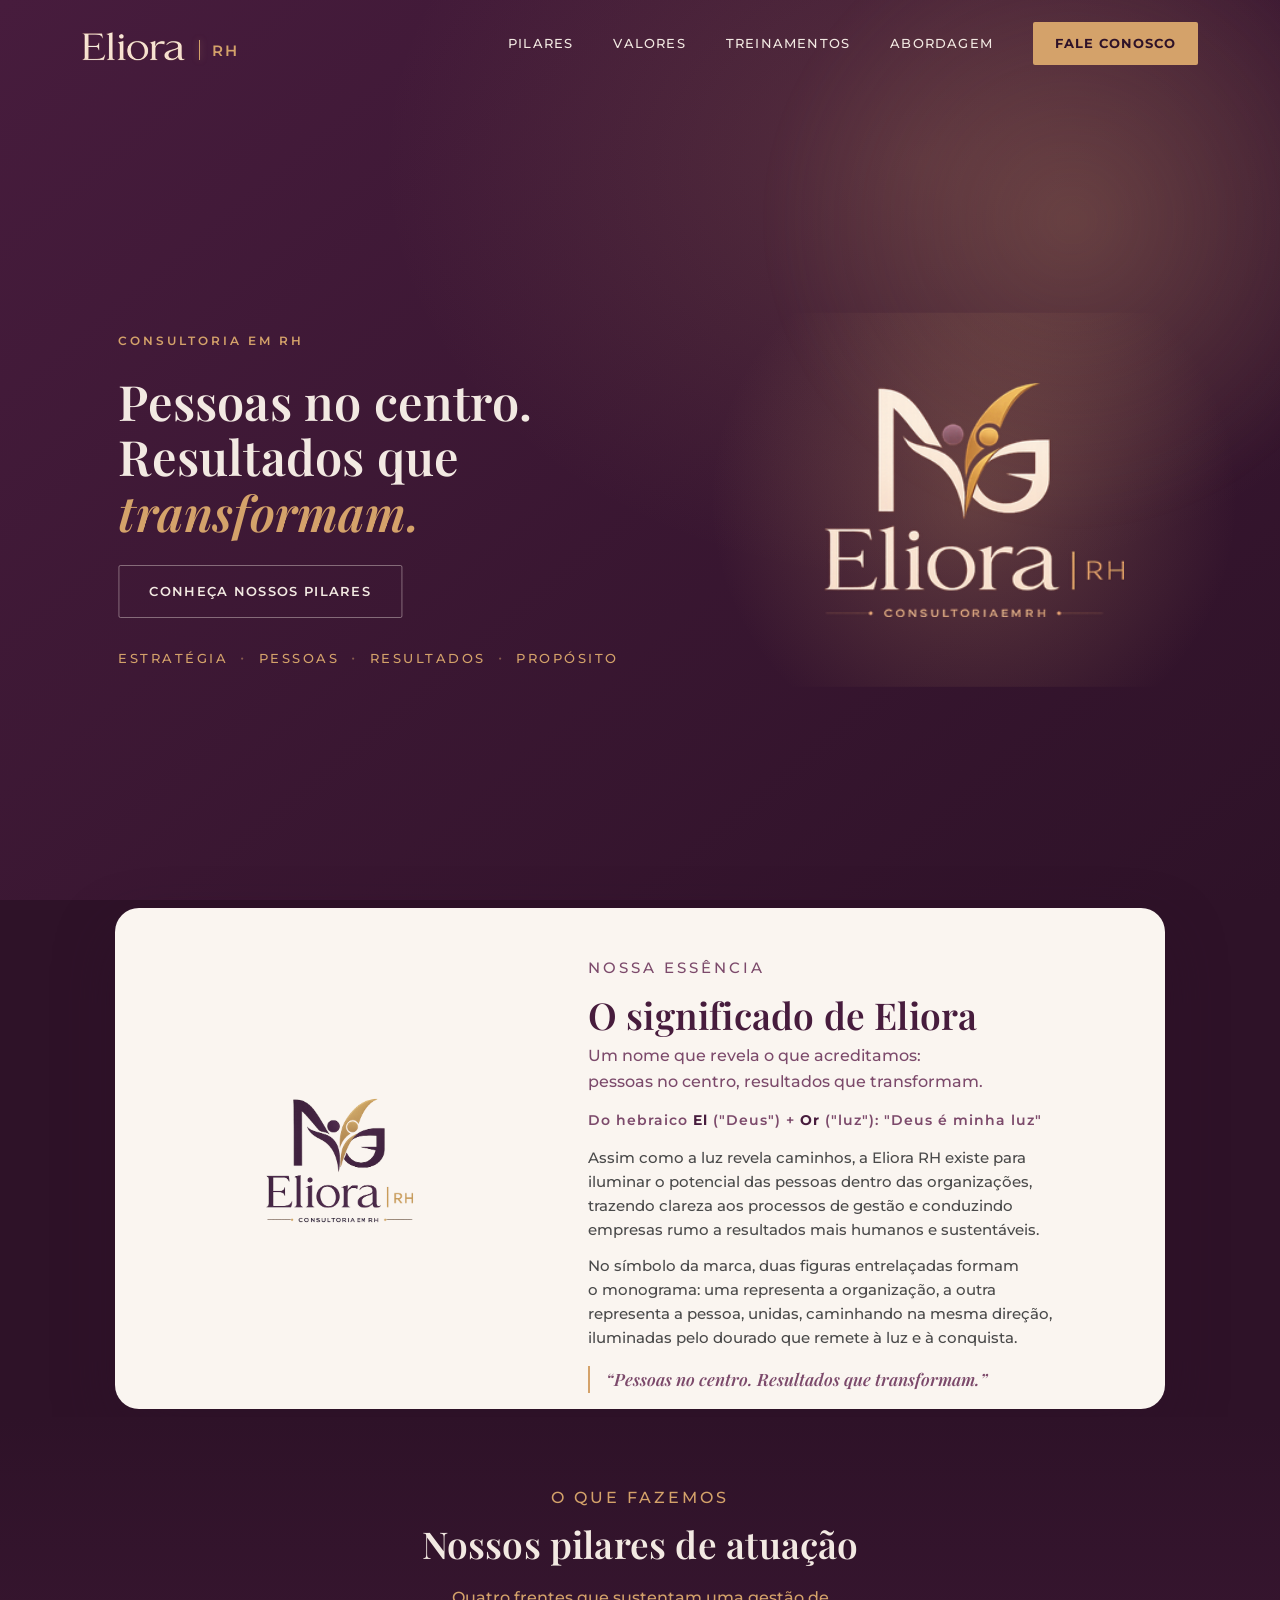
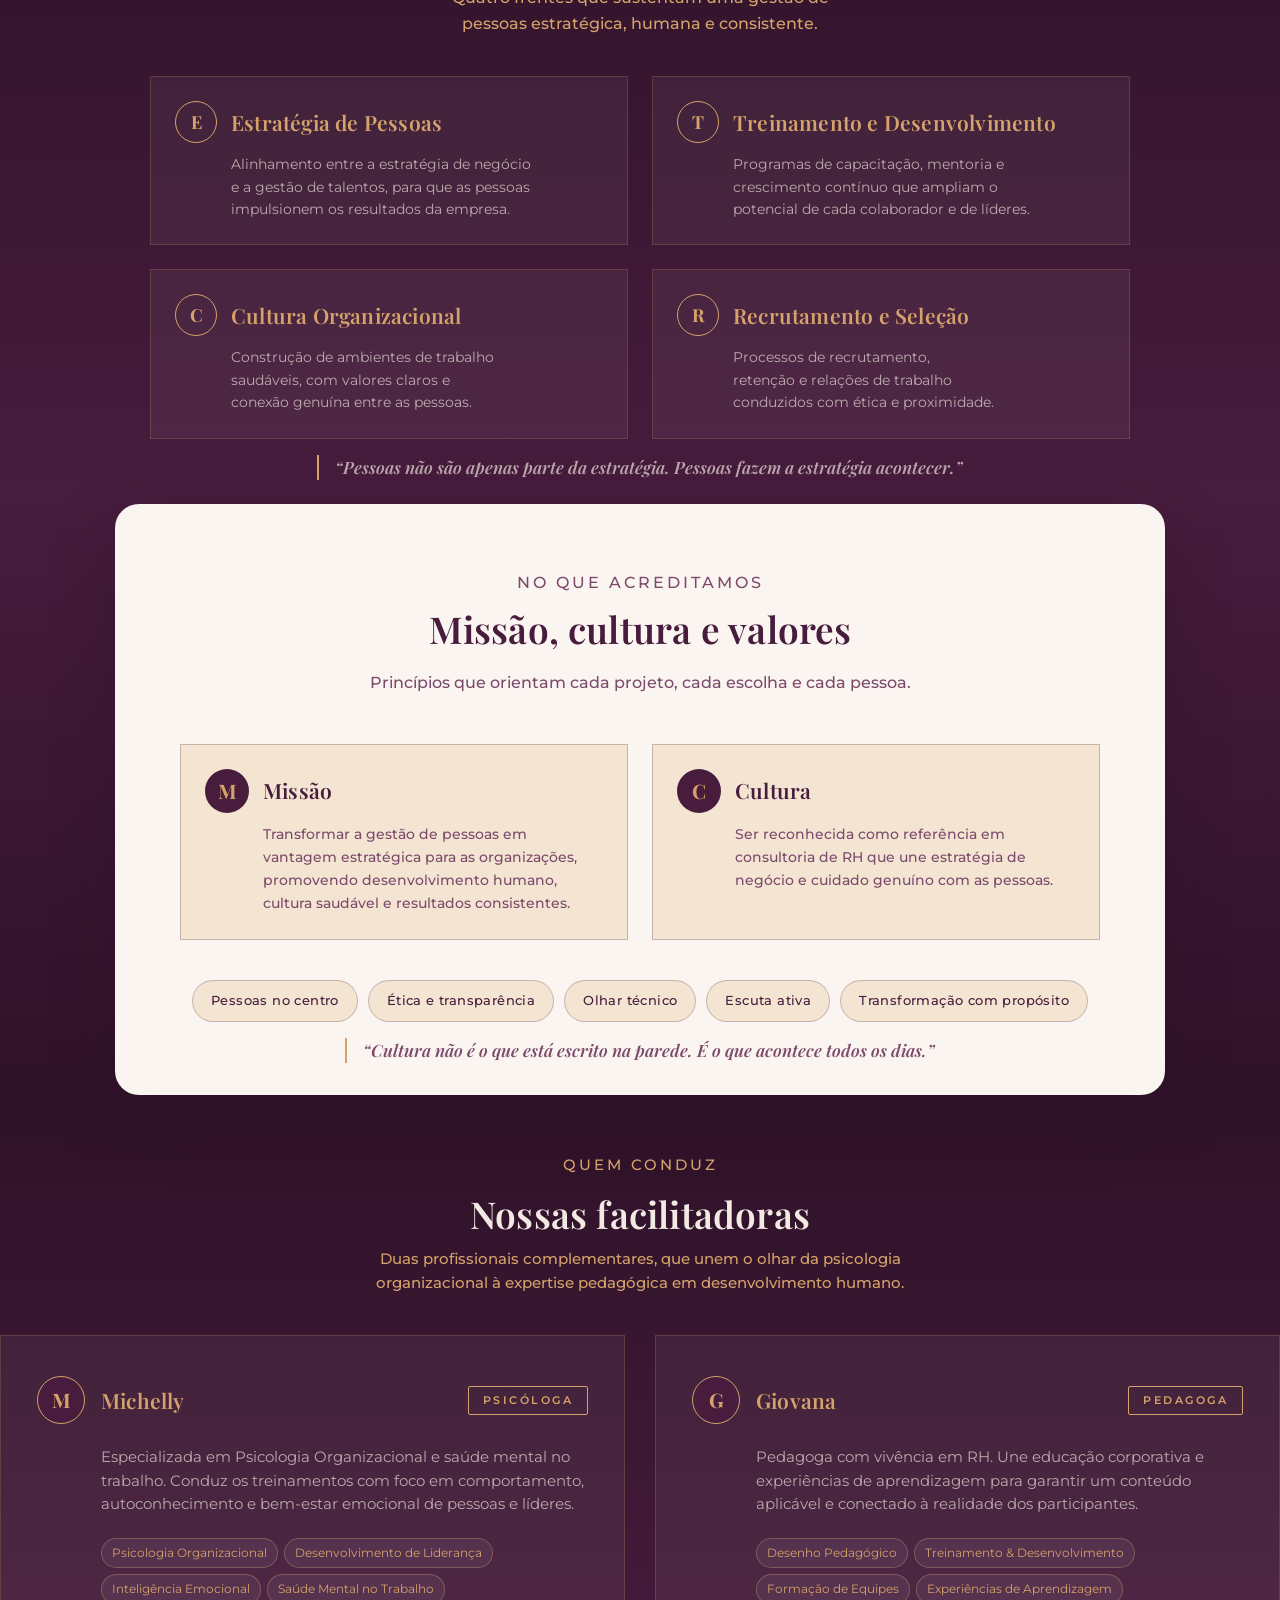
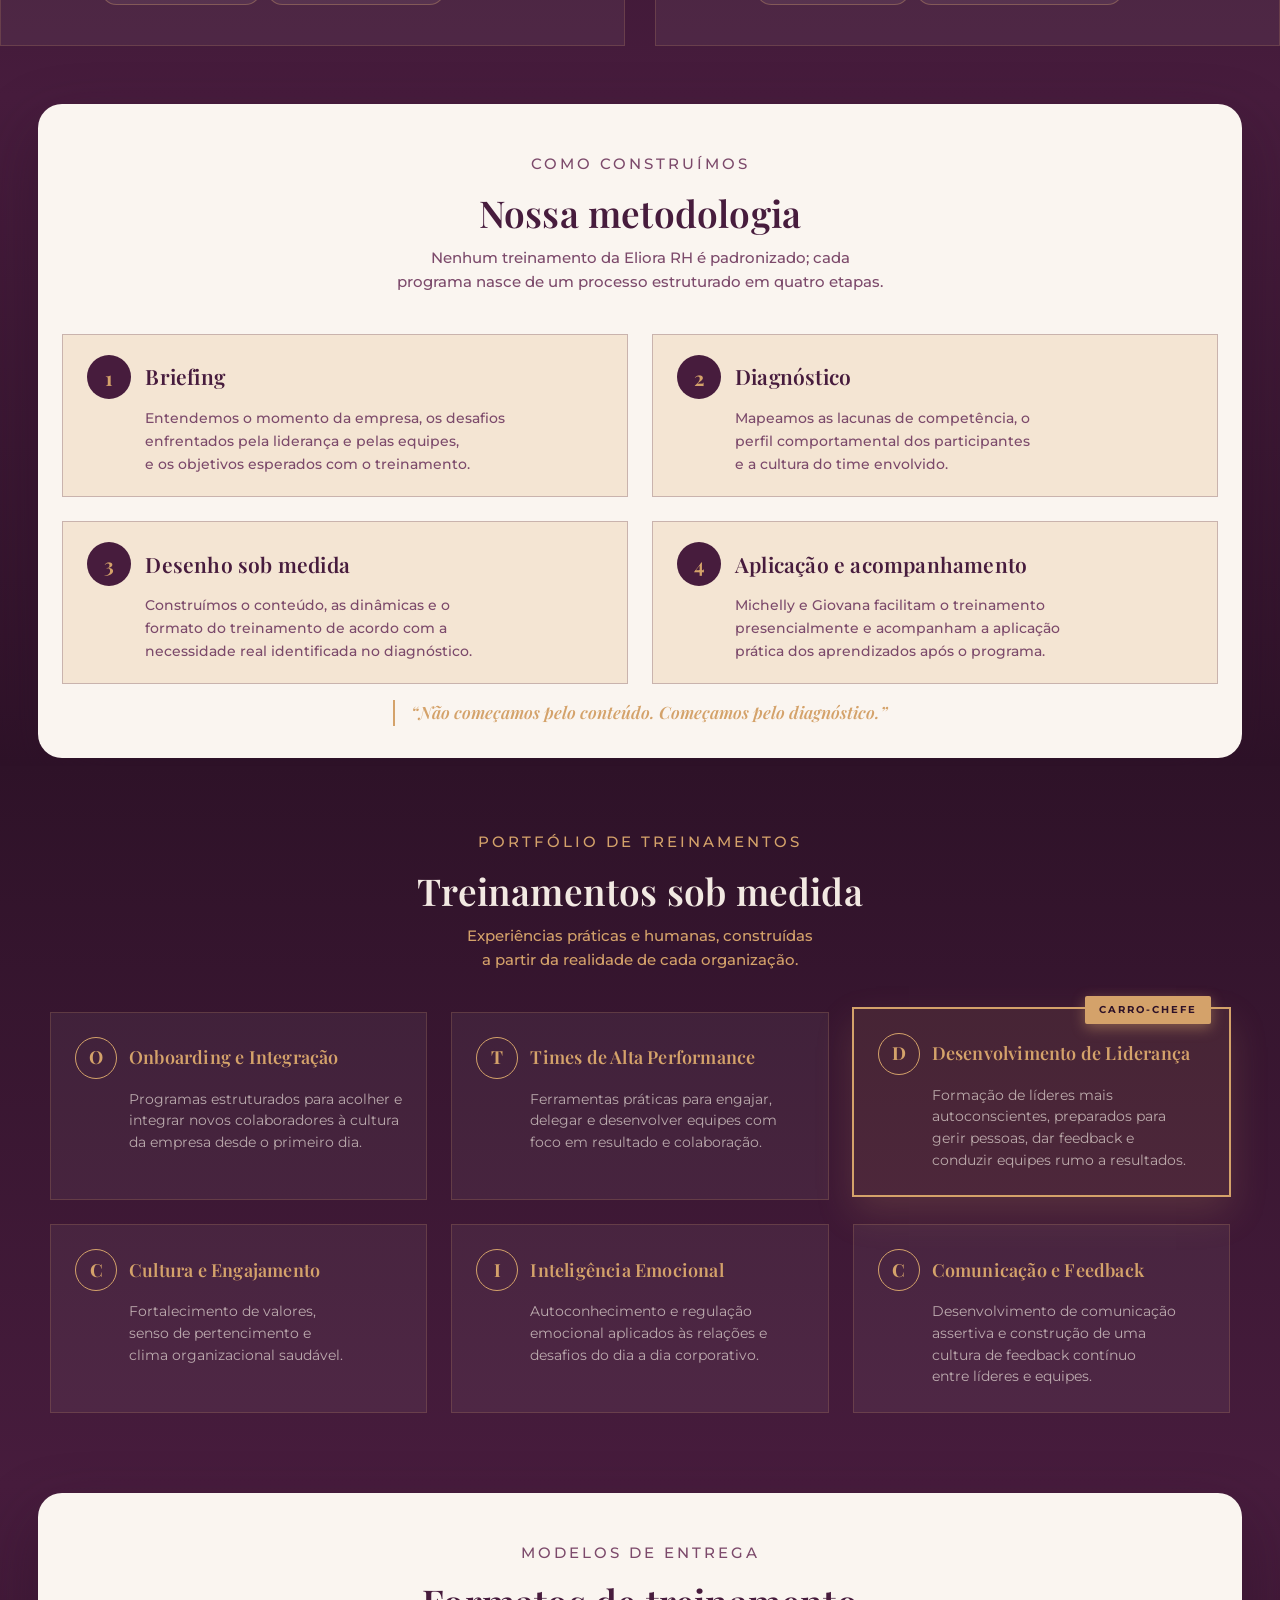
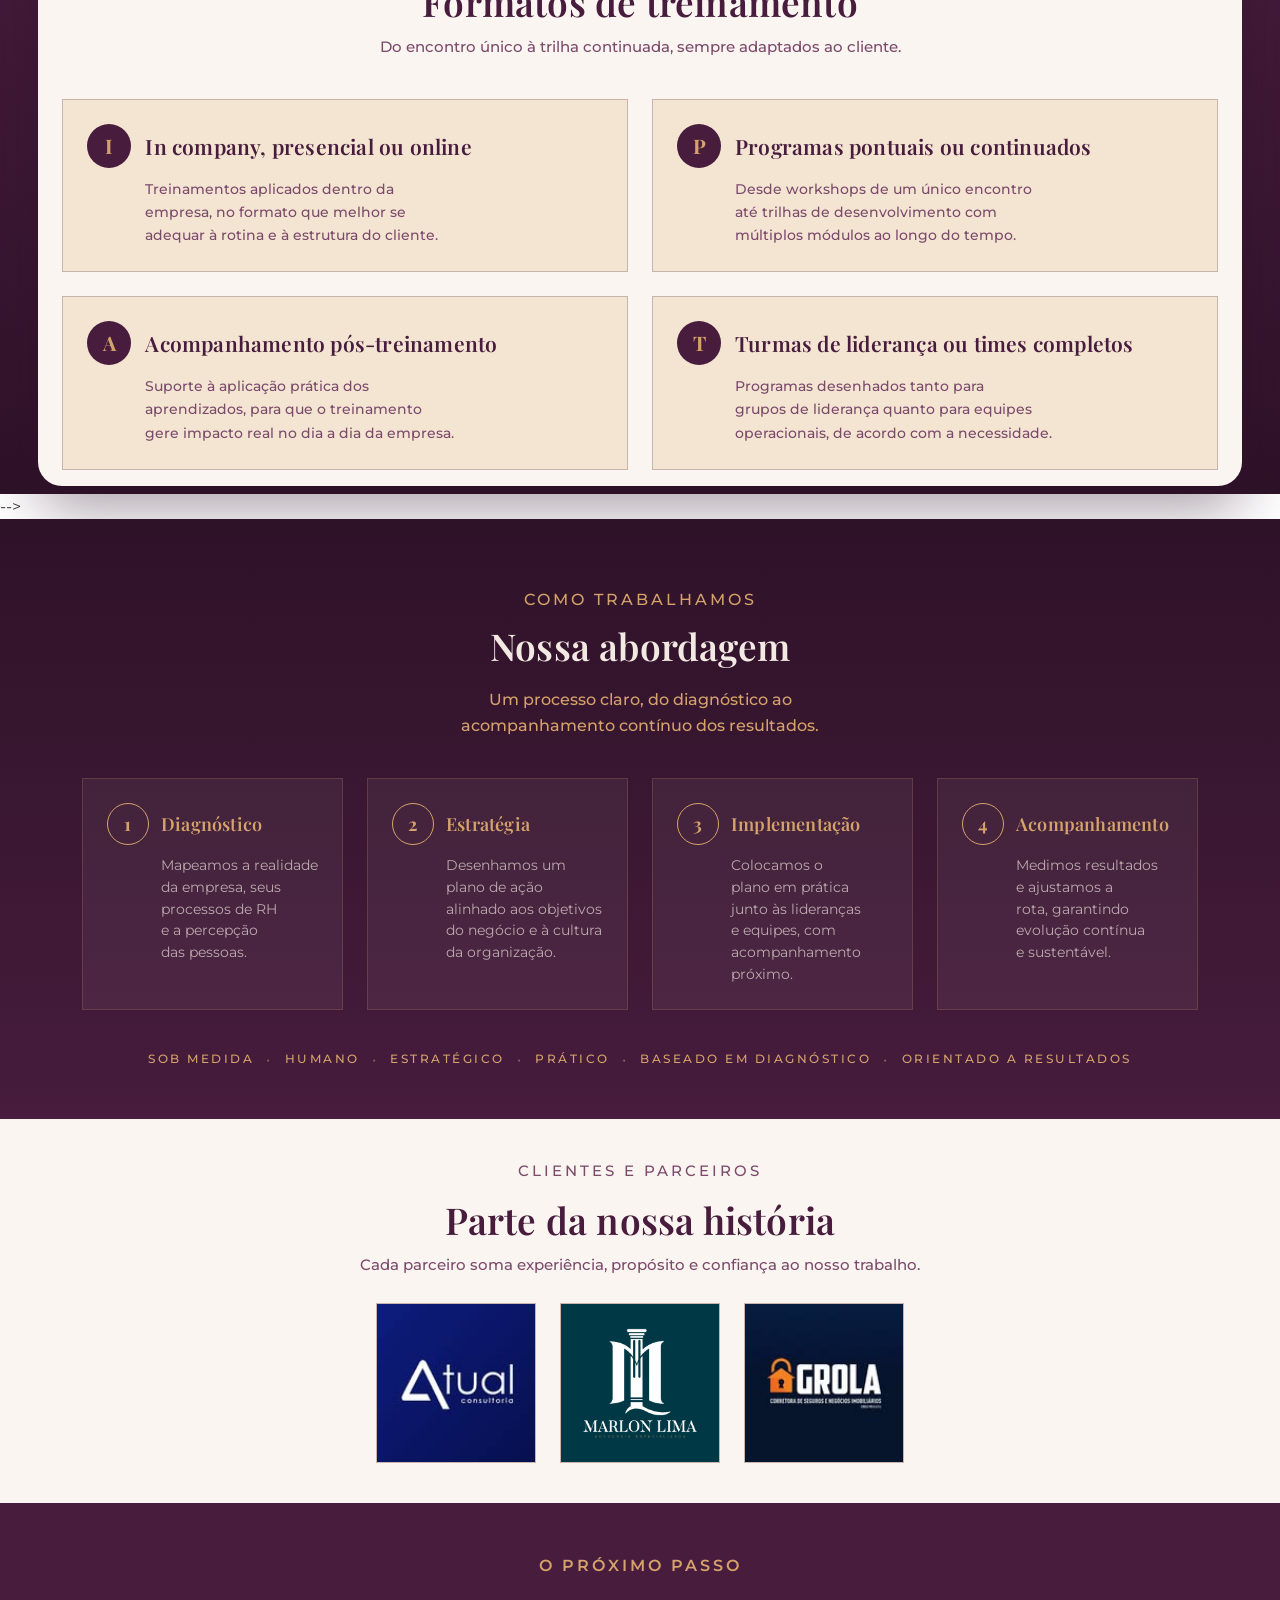
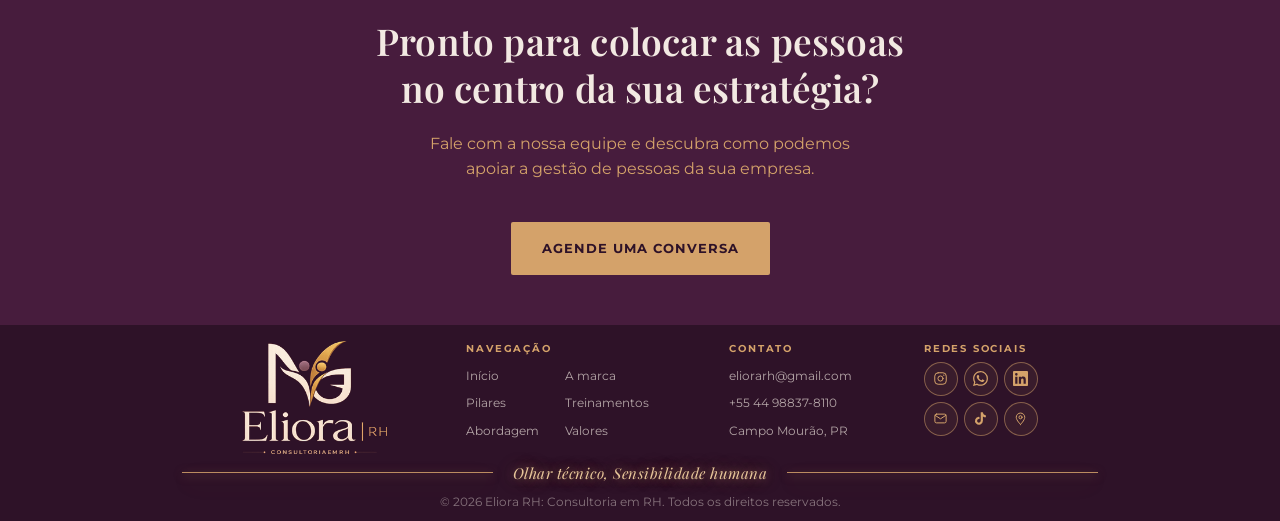
==== commit b12e3dad: "section: comment out treinamentos block for future use" ====
--- a/index.html
+++ b/index.html
@@ -190,7 +190,7 @@
     </div>
   </section>
 
-  <!-- ---------- TREINAMENTOS ---------- -->
+  <!--
   <section class="training" id="treinamentos">
     <div class="wrap">
 
@@ -388,6 +388,7 @@
       </div>
     </div>
   </section>
+-->
 
   <!-- ---------- ABORDAGEM / PROCESSO ---------- -->
   <section class="process" id="abordagem" data-section-theme="dark">
@@ -540,11 +541,11 @@
                 <rect x="3" y="5" width="18" height="14" rx="2.5" />
                 <path d="M3.5 7l8.5 5.5L20.5 7" />
               </svg></a>
-            <a href="https://www.tiktok.com/@eliora.rh" class="soc-tiktok" aria-label="TikTok"><svg viewBox="0 0 24 24"
+<a href="https://www.tiktok.com/@eliora.rh?_r=1&_t=ZS-996dEU316y0" class="soc-tiktok" aria-label="TikTok"><svg viewBox="0 0 24 24"
                 fill="currentColor">
                 <path
                   d="M19.59 6.69a4.83 4.83 0 01-3.77-4.25V2h-3.45v13.67a2.89 2.89 0 01-5.2 1.74 2.89 2.89 0 012.31-4.64 2.93 2.93 0 01.88.13V9.4a6.84 6.84 0 00-1-.05A6.33 6.33 0 005 20.1a6.34 6.34 0 0010.86-4.43v-7a8.16 8.16 0 004.77 1.52v-3.4a4.85 4.85 0 01-1-.1z" />
-              </svg></a>
+                </svg></a>
             <a href="https://www.google.com/maps/search/?api=1&query=Campo+Mour%C3%A3o%2C+PR" class="soc-location"
               aria-label="Localização"><svg viewBox="0 0 24 24" fill="none" stroke="currentColor" stroke-width="1.6"
                 stroke-linecap="round" stroke-linejoin="round">
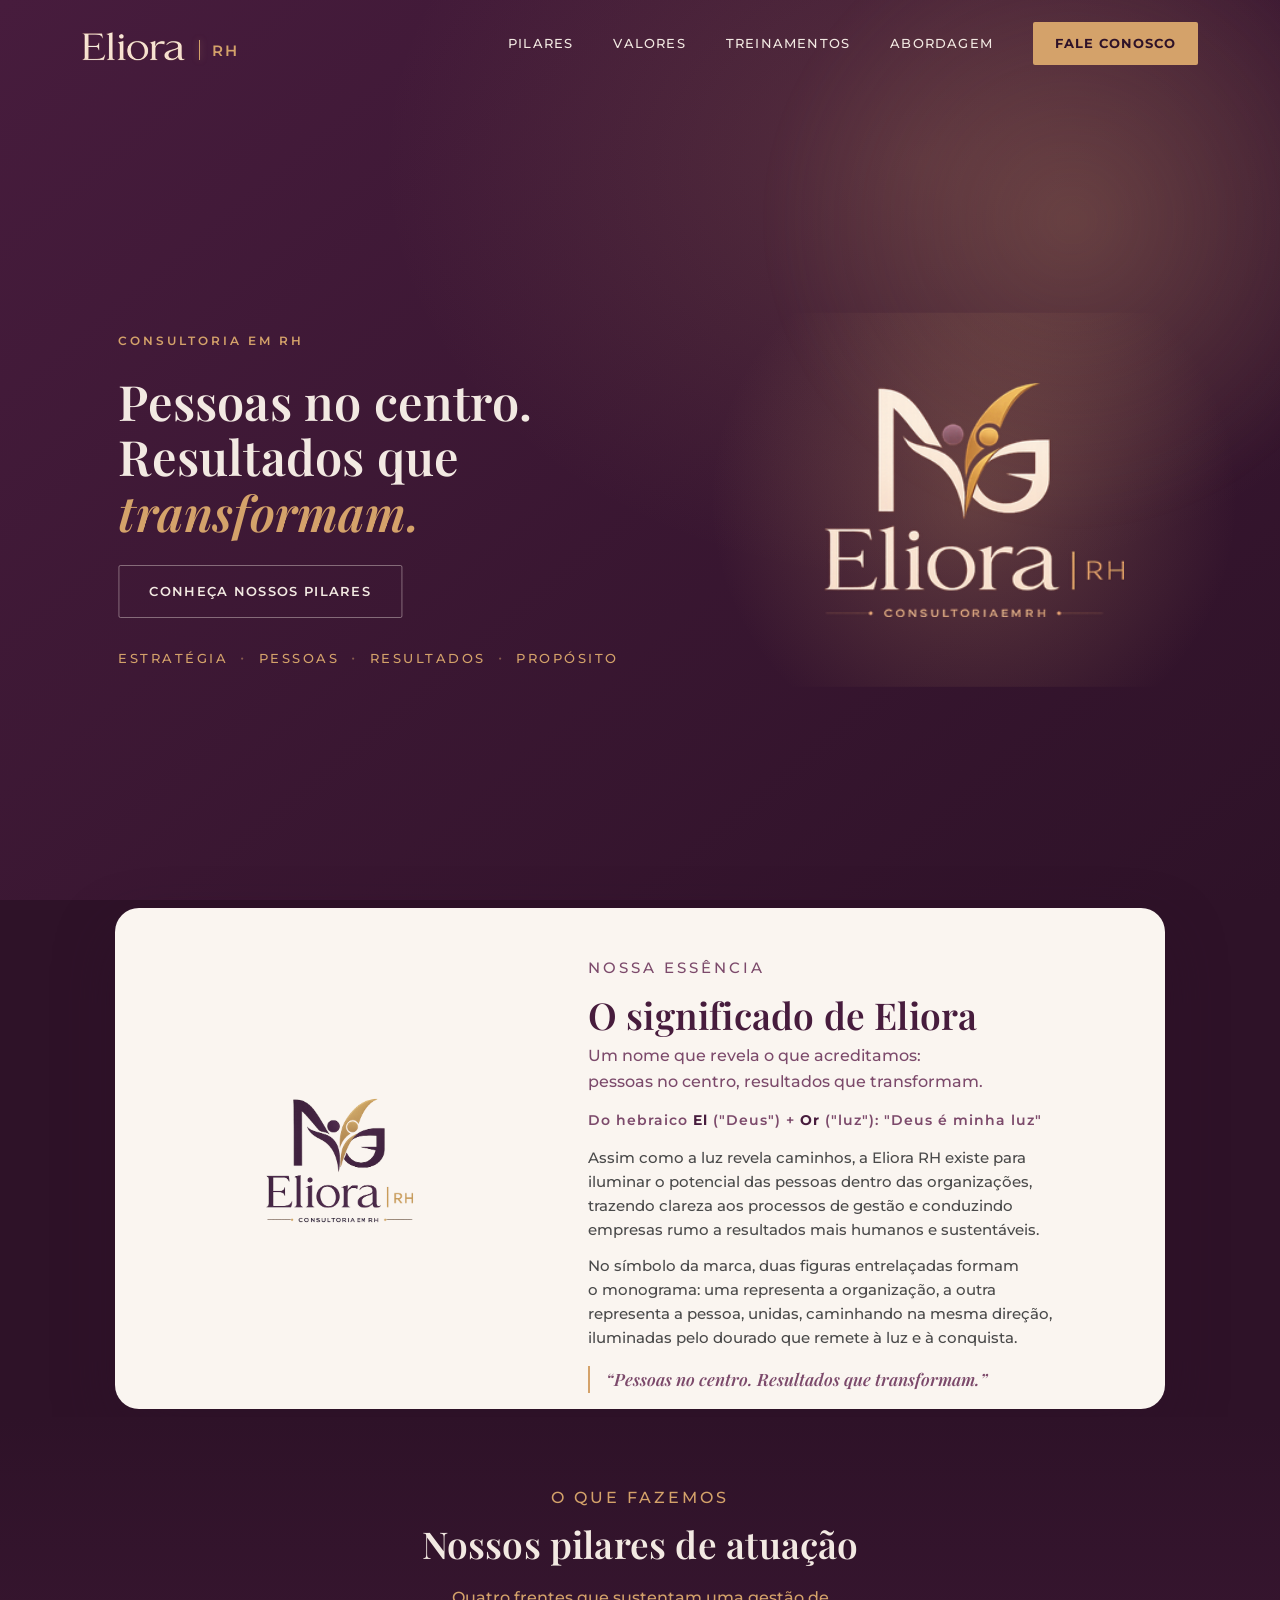
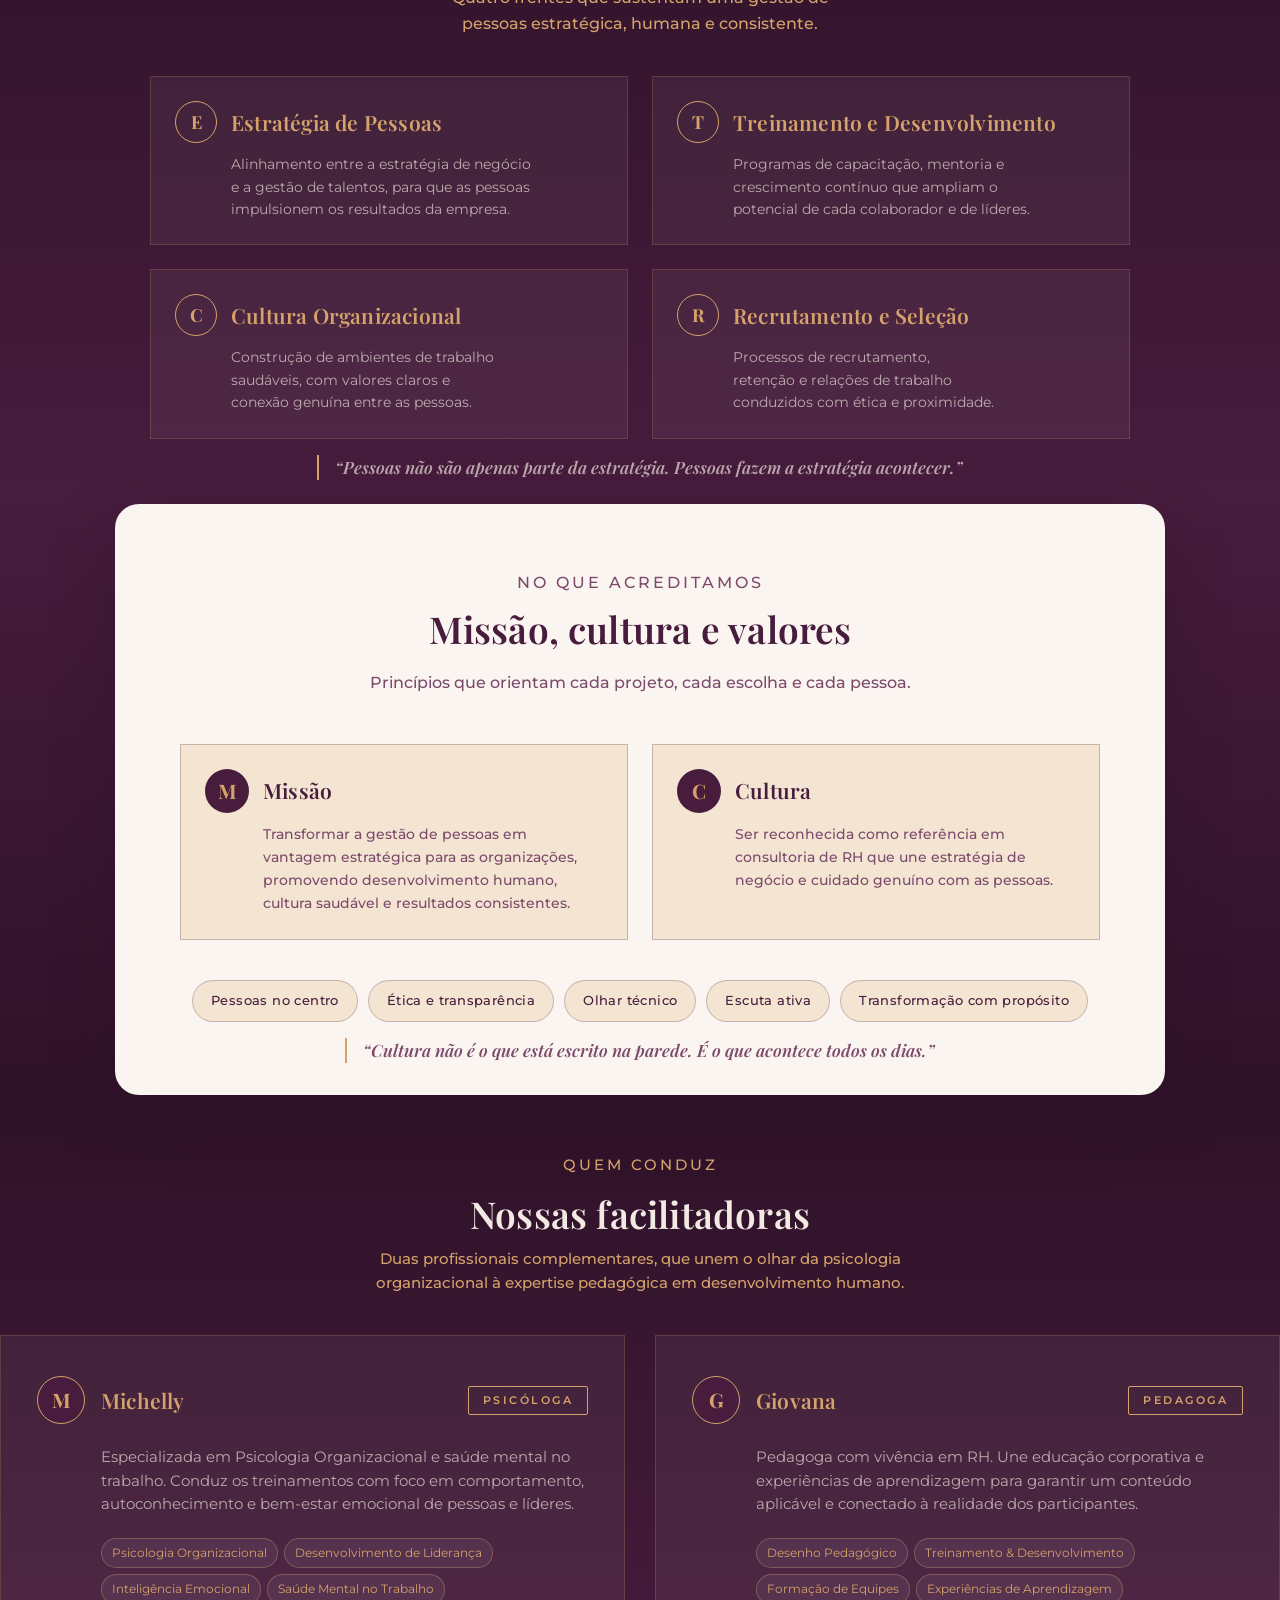
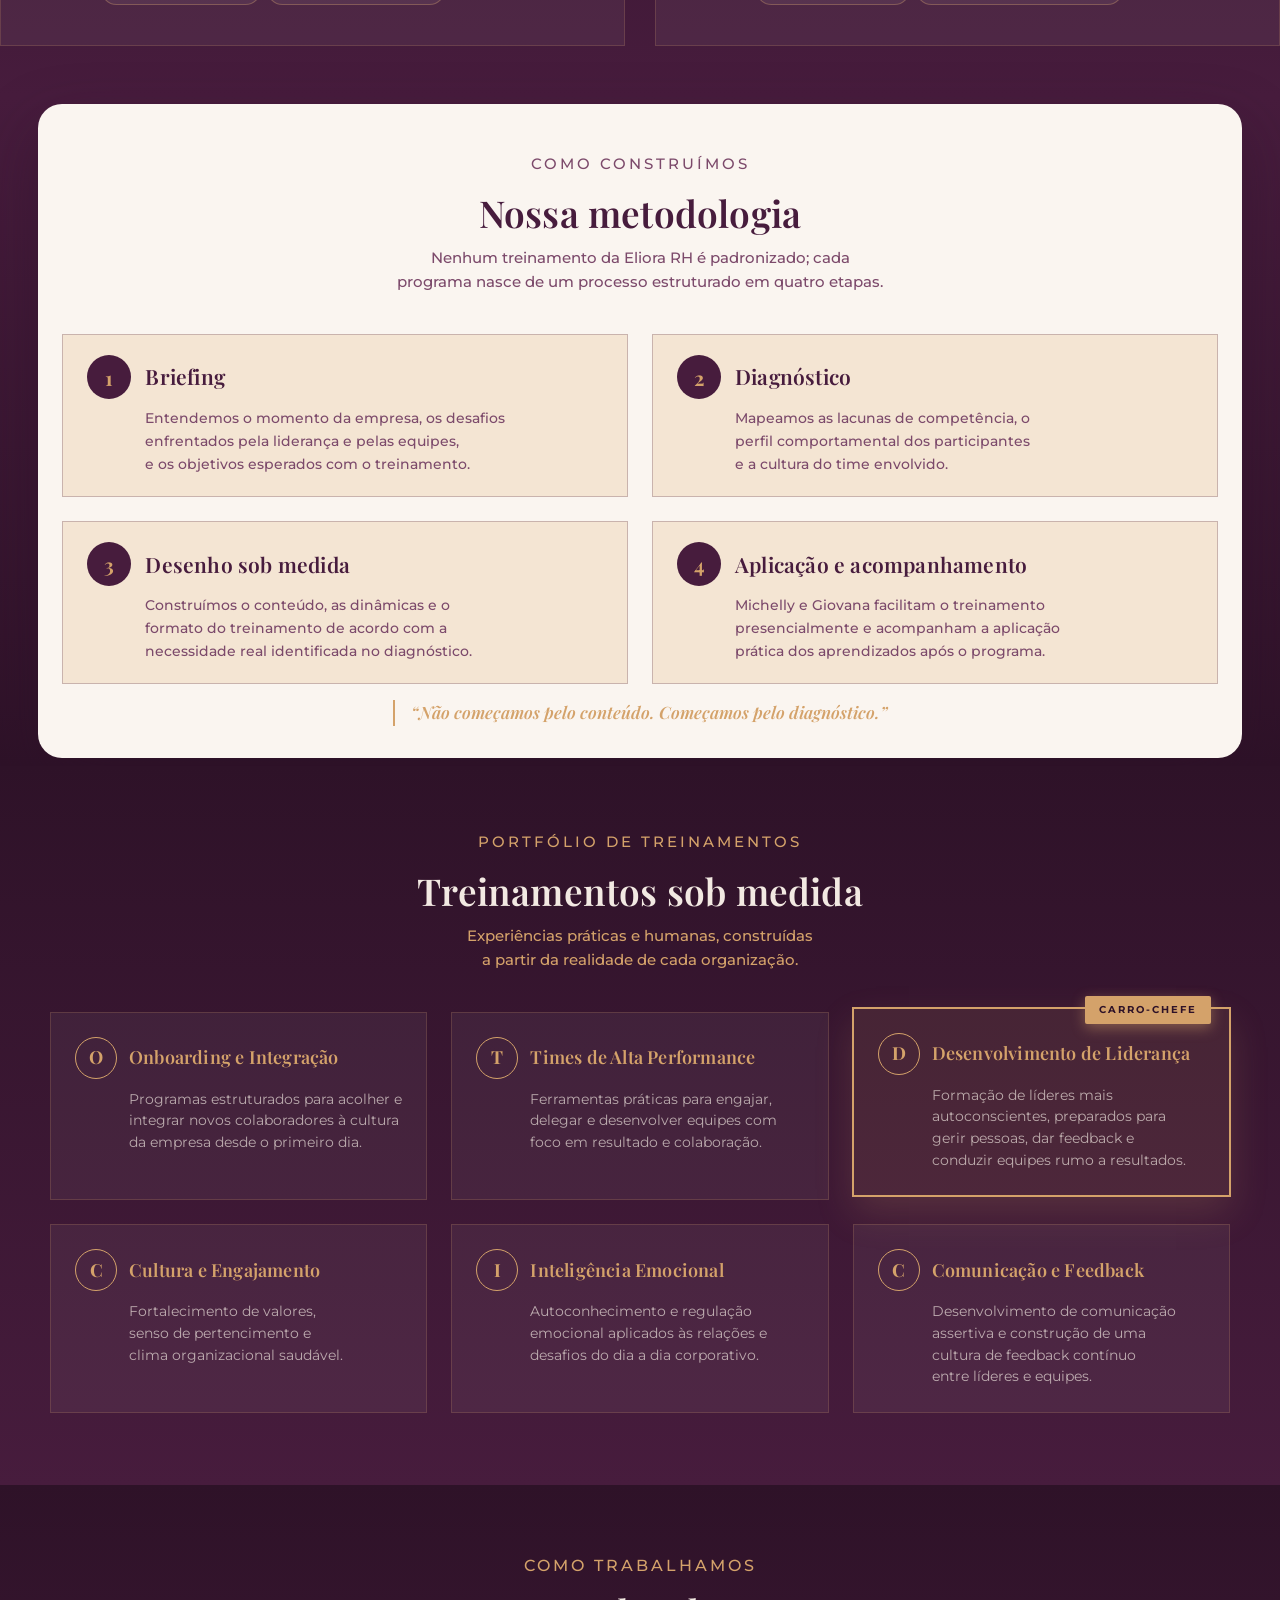
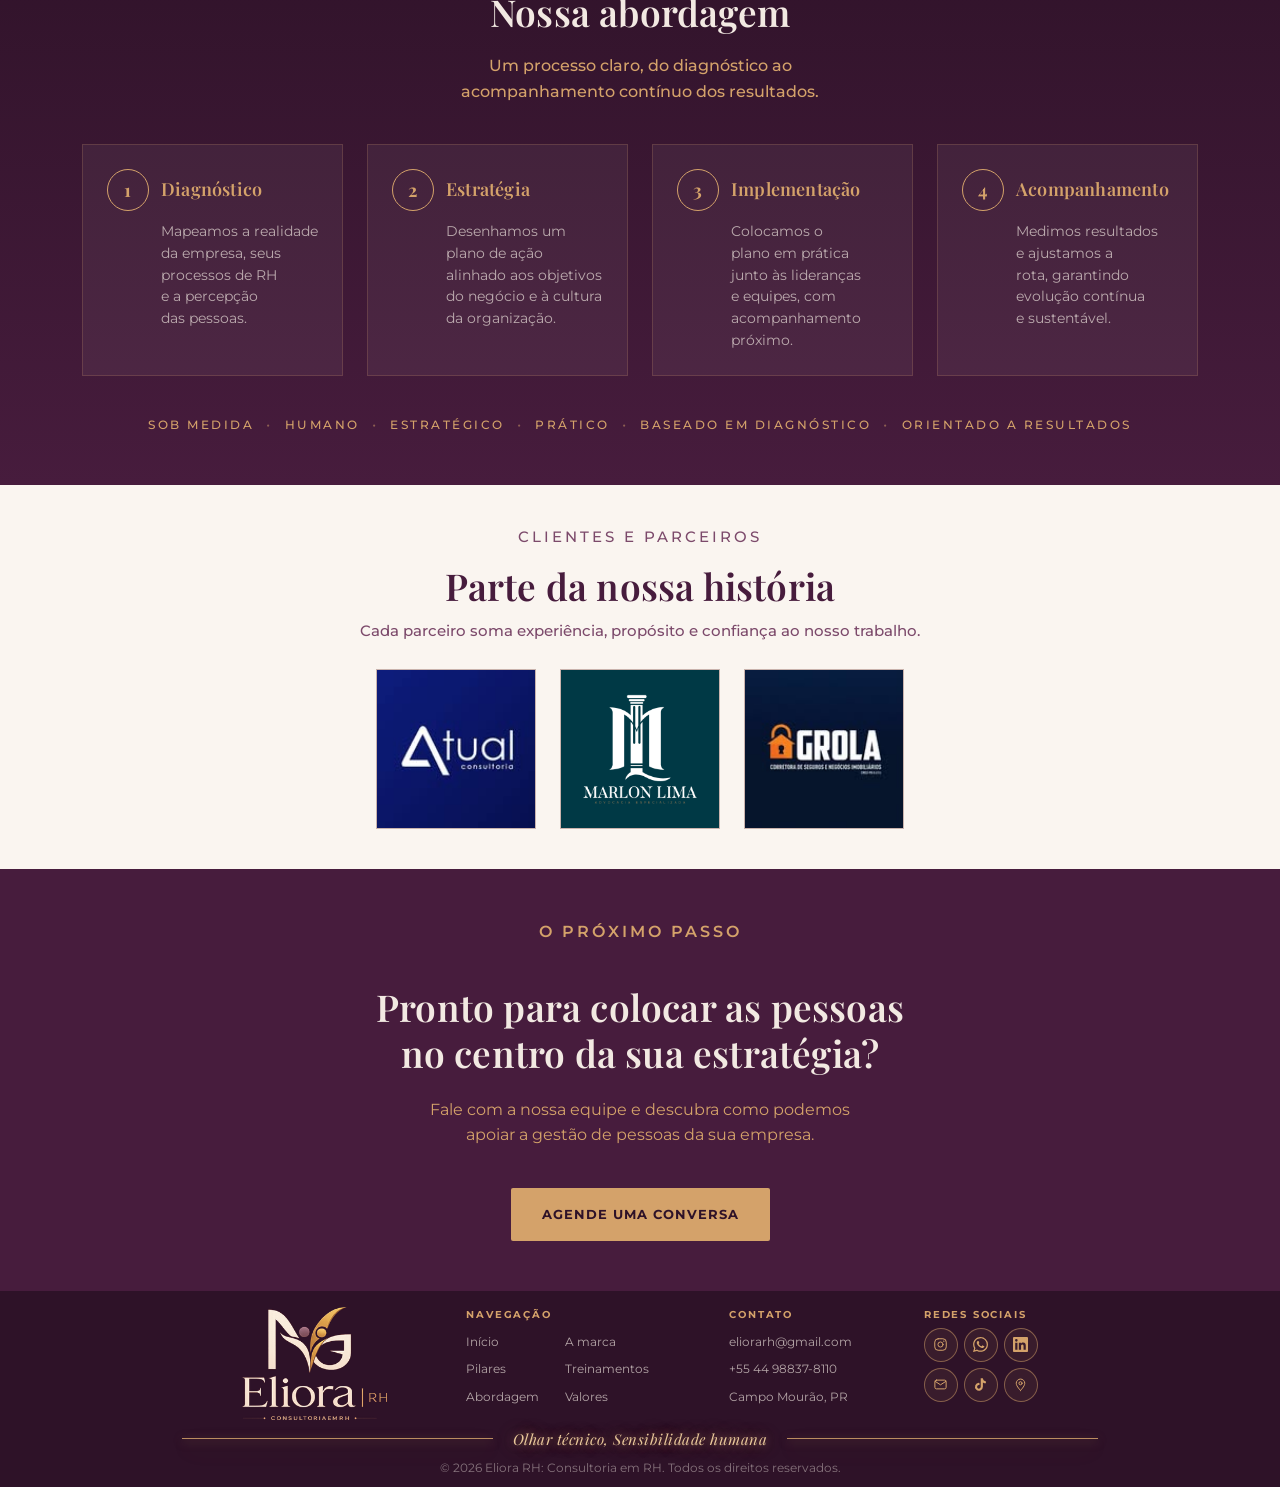
==== commit 1671fce5: "feat: add component styles for hero, pillars, process, and partner sections" ====
--- a/index.html
+++ b/index.html
@@ -341,8 +341,7 @@
           </div>
         </div>
       </div>
-
-      <!-- Formatos -->
+<!--
       <div class="formatos-band">
         <div class="formatos-card">
           <div class="training-sub reveal">
--- a/css/components.css
+++ b/css/components.css
@@ -587,7 +587,7 @@
   text-align: left;
 }
 
-/* Fundo claro: citação mauve (mesma cor do hebraico .etym) */
+/* Fundo claro: citação na cor roxa da marca (mauve) — mesma do Significado */
 .training .quote-band blockquote,
 .values .quote-band blockquote {
   color: var(--mauve);
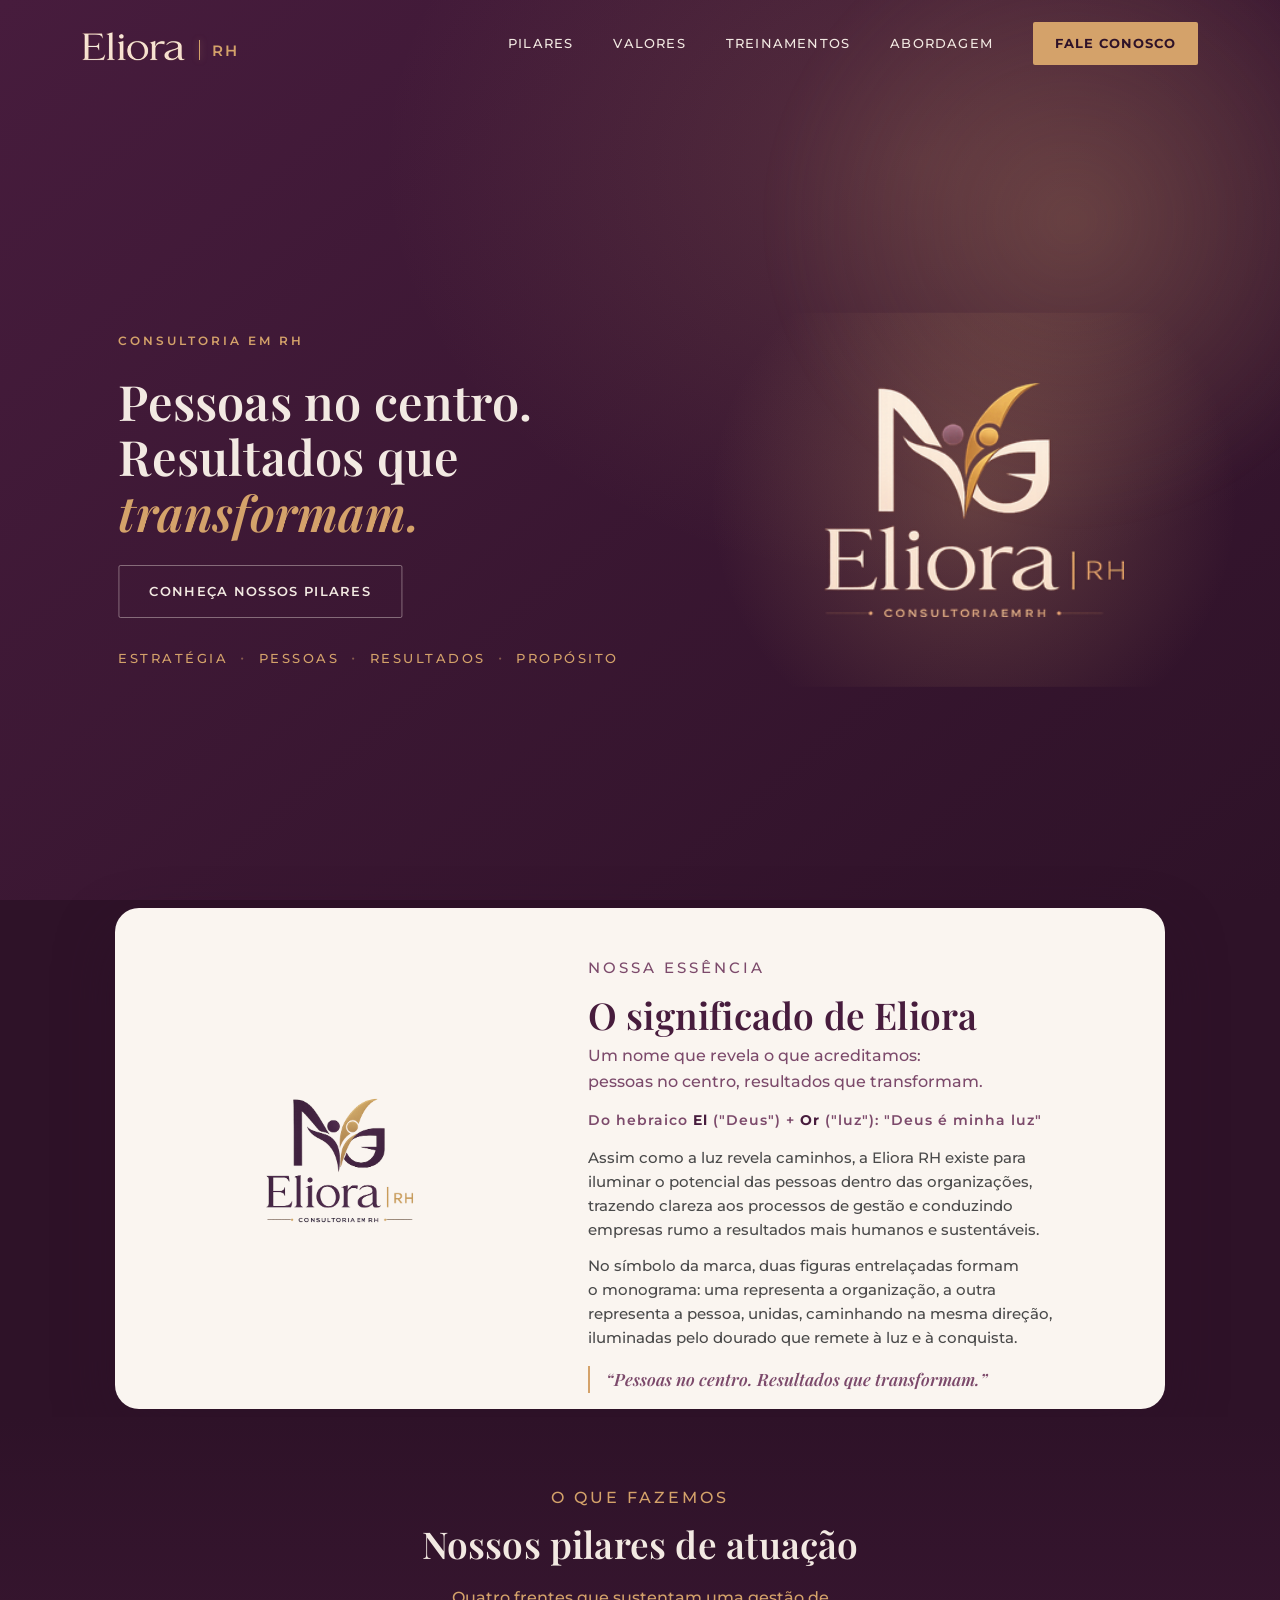
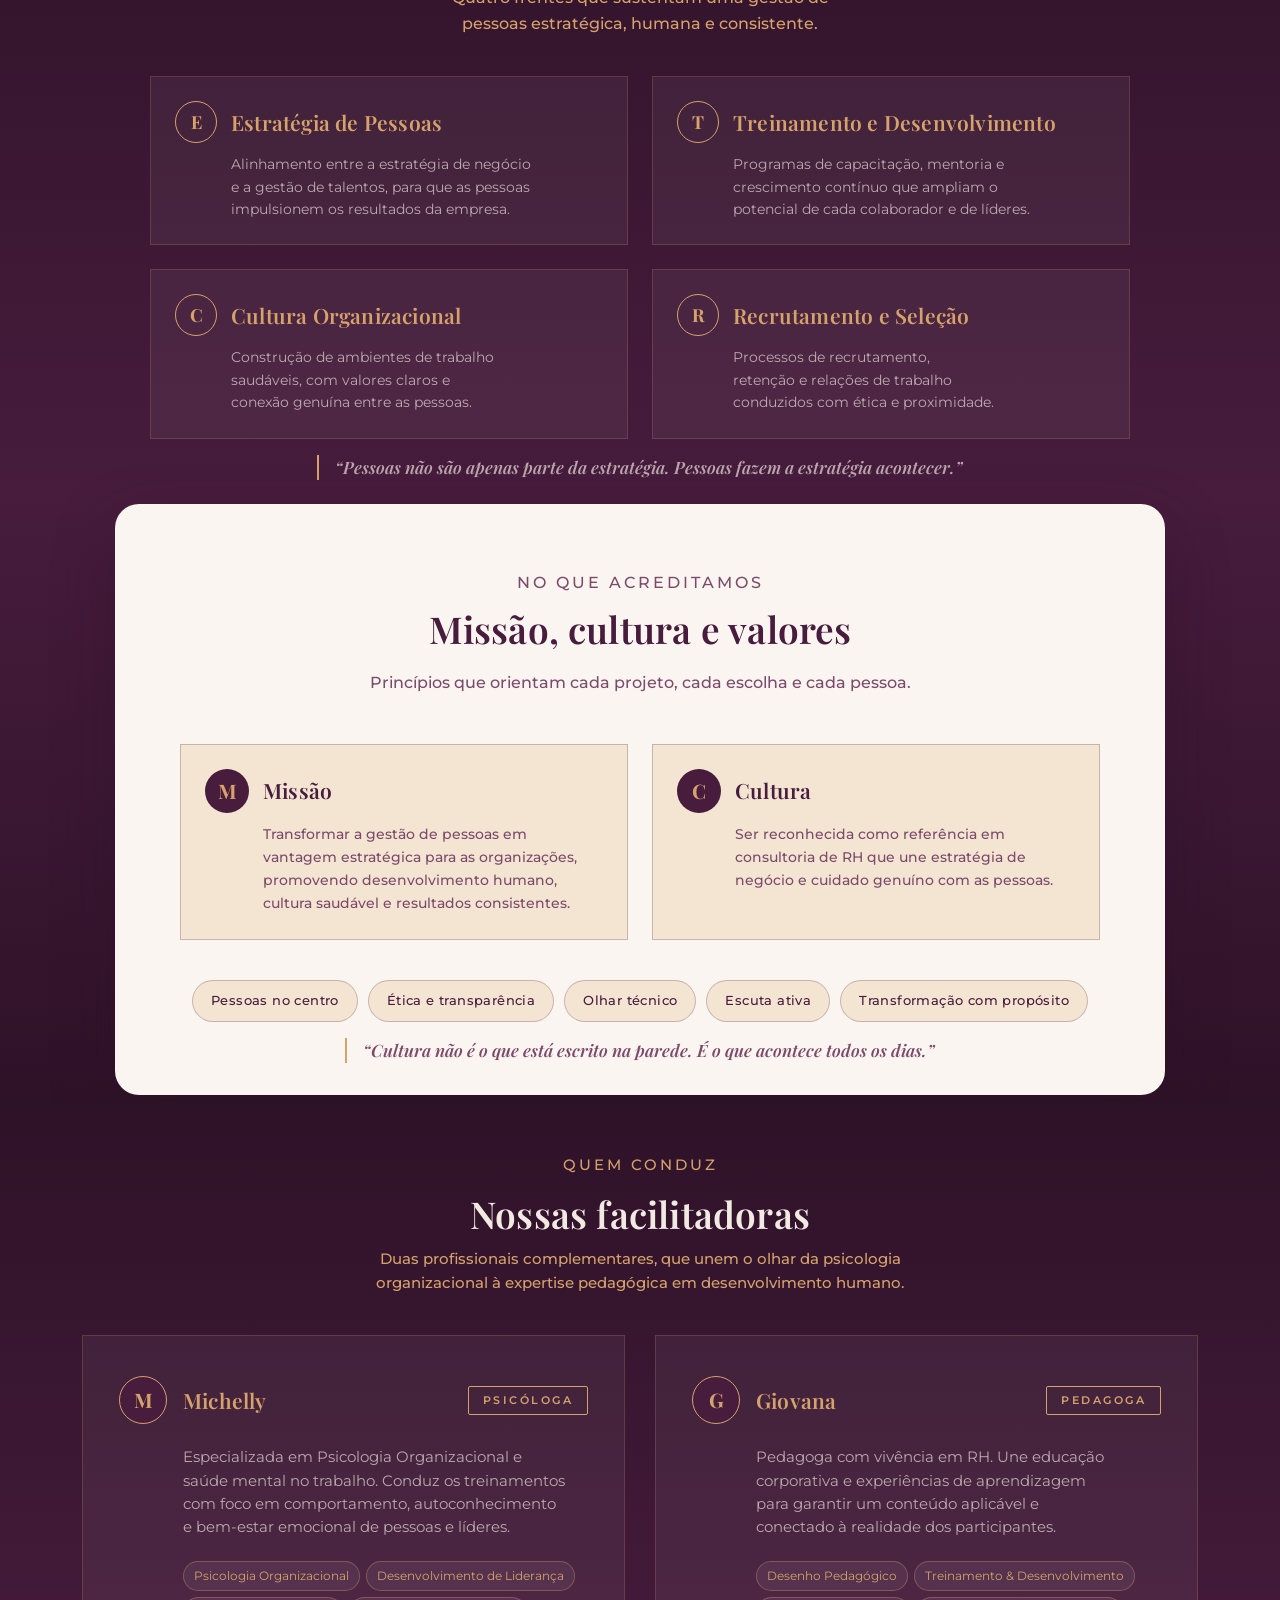
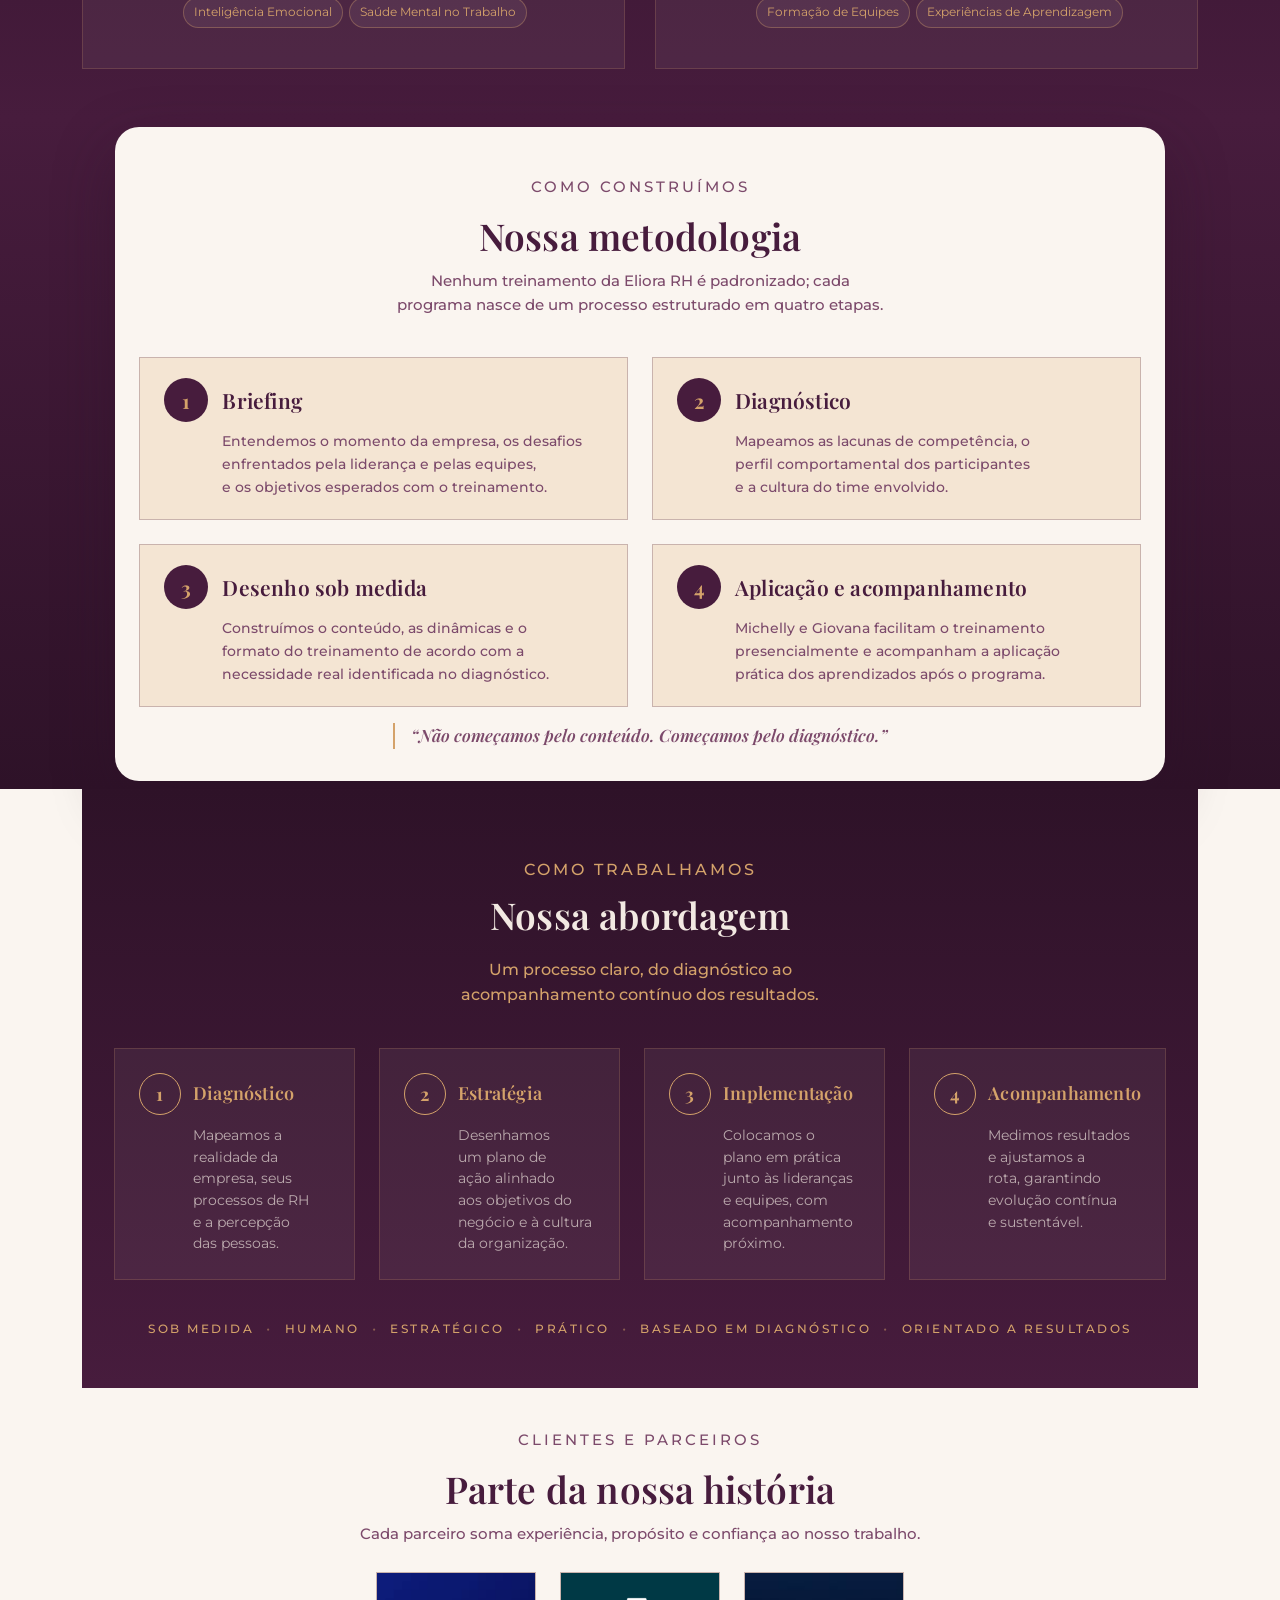
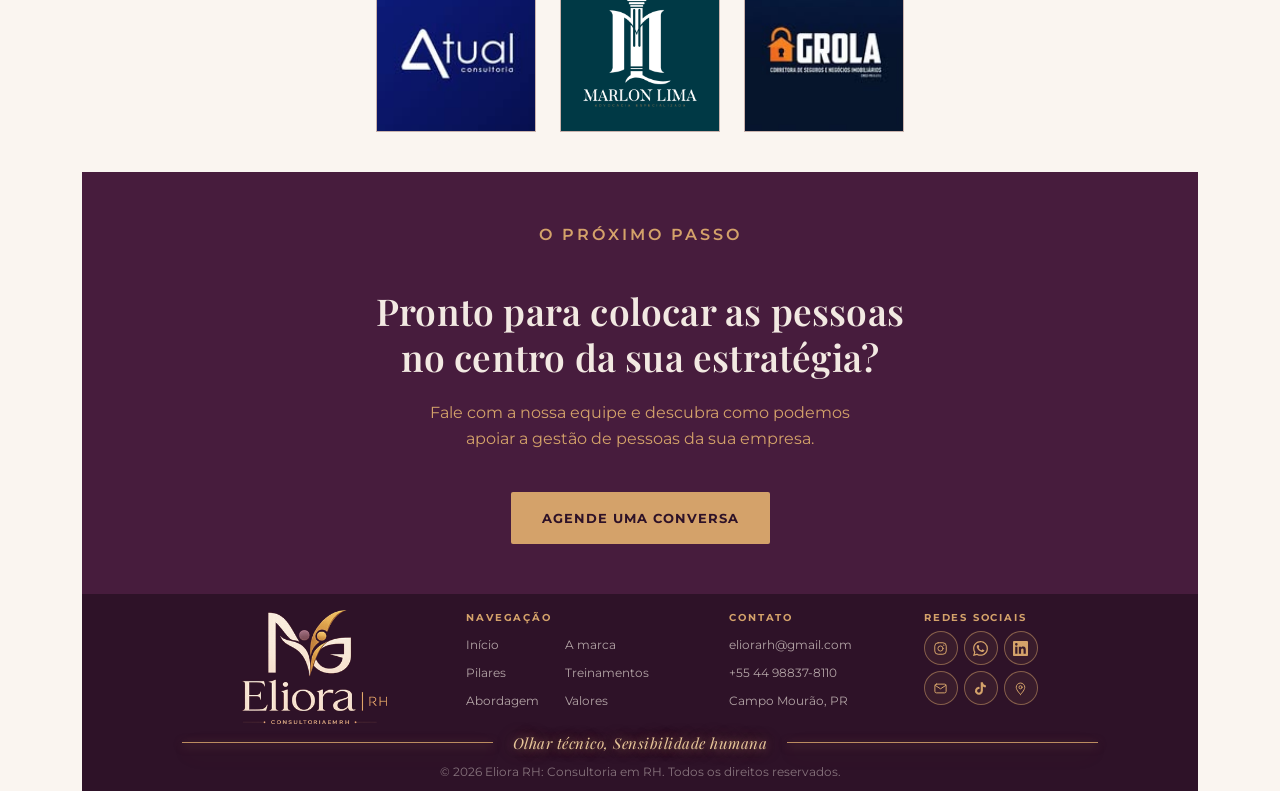
==== commit ba0a9dcf: "feat: add component styling for hero, pillars, process, and values sections" ====
--- a/index.html
+++ b/index.html
@@ -190,7 +190,7 @@
     </div>
   </section>
 
-  <!--
+  
   <section class="training" id="treinamentos">
     <div class="wrap">
 
@@ -284,8 +284,8 @@
           </div>
         </div>
       </div>
-
-      <!-- Trilhas -->
+      
+      <!-- Trilhas
       <div class="trilhas-band">
         <div class="training-sub reveal">
           <p class="eyebrow">Portfólio de Treinamentos</p>
@@ -341,7 +341,7 @@
           </div>
         </div>
       </div>
-<!--
+
       <div class="formatos-band">
         <div class="formatos-card">
           <div class="training-sub reveal">
@@ -562,7 +562,6 @@
   </footer>
 
   <script src="js/main.js" defer></script>
-  <!-- <script src="js/partners-slider.js" defer></script> -->
 </body>
 
 </html>
--- a/css/components.css
+++ b/css/components.css
@@ -764,7 +764,7 @@
 
 /* Faixa unificada "Trilhas de treinamento" — mesmo padrão de .facilitadoras:
    um único gradiente contínuo cobrindo título + grade (sem emenda). */
-.trilhas-band {
+/* .trilhas-band {
   background: linear-gradient(180deg, var(--plum-deep), var(--plum));
   margin: 0 calc(50% - 50vw);
   padding: 64px calc(50vw - 50%) 72px;
@@ -780,12 +780,11 @@
 
 .trilhas-band .training-sub .eyebrow {
   color: var(--gold);
-}
+} */
 
 /* Faixa roxa dos Formatos — card creme sobre fundo roxo */
-.formatos-band {
+/* .formatos-band {
   background: linear-gradient(180deg, var(--plum), var(--plum-deep));
-  /* casa com Trilhas (plum) */
   margin: 0 calc(50% - 50vw);
   padding: 8px calc(50vw - 50%);
 }
@@ -797,7 +796,52 @@
   margin: 0 auto;
   padding: 48px 24px 16px;
   box-shadow: 0 24px 60px rgba(46, 18, 40, 0.4);
-}
+} 
+
+.formatos {
+  display: grid;
+  grid-template-columns: repeat(2, 1fr);
+  gap: 24px;
+  max-width: 1180px;
+  margin: 0 auto;
+}
+
+.formato-item {
+  background: rgba(232, 199, 154, 0.35);
+  border: 1px solid rgba(71, 28, 61, 0.25);
+  padding: 24px 24px;
+  transition: box-shadow .3s ease, transform .3s ease, border-color .3s ease;
+}
+
+.formato-item:hover {
+  box-shadow: 0 12px 28px rgba(75, 34, 66, 0.1);
+  transform: translateY(-3px);
+  border-color: rgba(71, 28, 61, 0.6);
+}
+
+.formato-head {
+  display: flex;
+  align-items: center;
+  gap: 14px;
+  margin-bottom: 10px;
+}
+
+.formato-item h3 {
+  margin-bottom: 0;
+  line-height: 1.35;
+  color: var(--plum);
+}
+
+.formato-item p {
+  font-size: 14px;
+  font-weight: 500;
+  color: var(--mauve);
+  padding-left: 58px;
+  max-width: 460px;
+  line-height: 1.65;
+}
+*/
+
 
 /* Facilitadoras */
 .facilitadoras {
@@ -1092,48 +1136,3 @@
   box-shadow: 0 4px 14px rgba(212, 162, 106, 0.45);
 }
 
-/* Formatos */
-.formatos {
-  display: grid;
-  grid-template-columns: repeat(2, 1fr);
-  gap: 24px;
-  max-width: 1180px;
-  margin: 0 auto;
-}
-
-.formato-item {
-  background: rgba(232, 199, 154, 0.35);
-  /* gold-light suavizado — padrão method-step */
-  border: 1px solid rgba(71, 28, 61, 0.25);
-  padding: 24px 24px;
-  transition: box-shadow .3s ease, transform .3s ease, border-color .3s ease;
-}
-
-.formato-item:hover {
-  box-shadow: 0 12px 28px rgba(75, 34, 66, 0.1);
-  transform: translateY(-3px);
-  border-color: rgba(71, 28, 61, 0.6);
-}
-
-.formato-head {
-  display: flex;
-  align-items: center;
-  gap: 14px;
-  margin-bottom: 10px;
-}
-
-.formato-item h3 {
-  margin-bottom: 0;
-  line-height: 1.35;
-  color: var(--plum);
-}
-
-.formato-item p {
-  font-size: 14px;
-  font-weight: 500;
-  color: var(--mauve);
-  /* Alinha com a primeira letra do título (círculo 44px + gap 14px) */
-  padding-left: 58px;
-  max-width: 460px;
-  line-height: 1.65;
-}
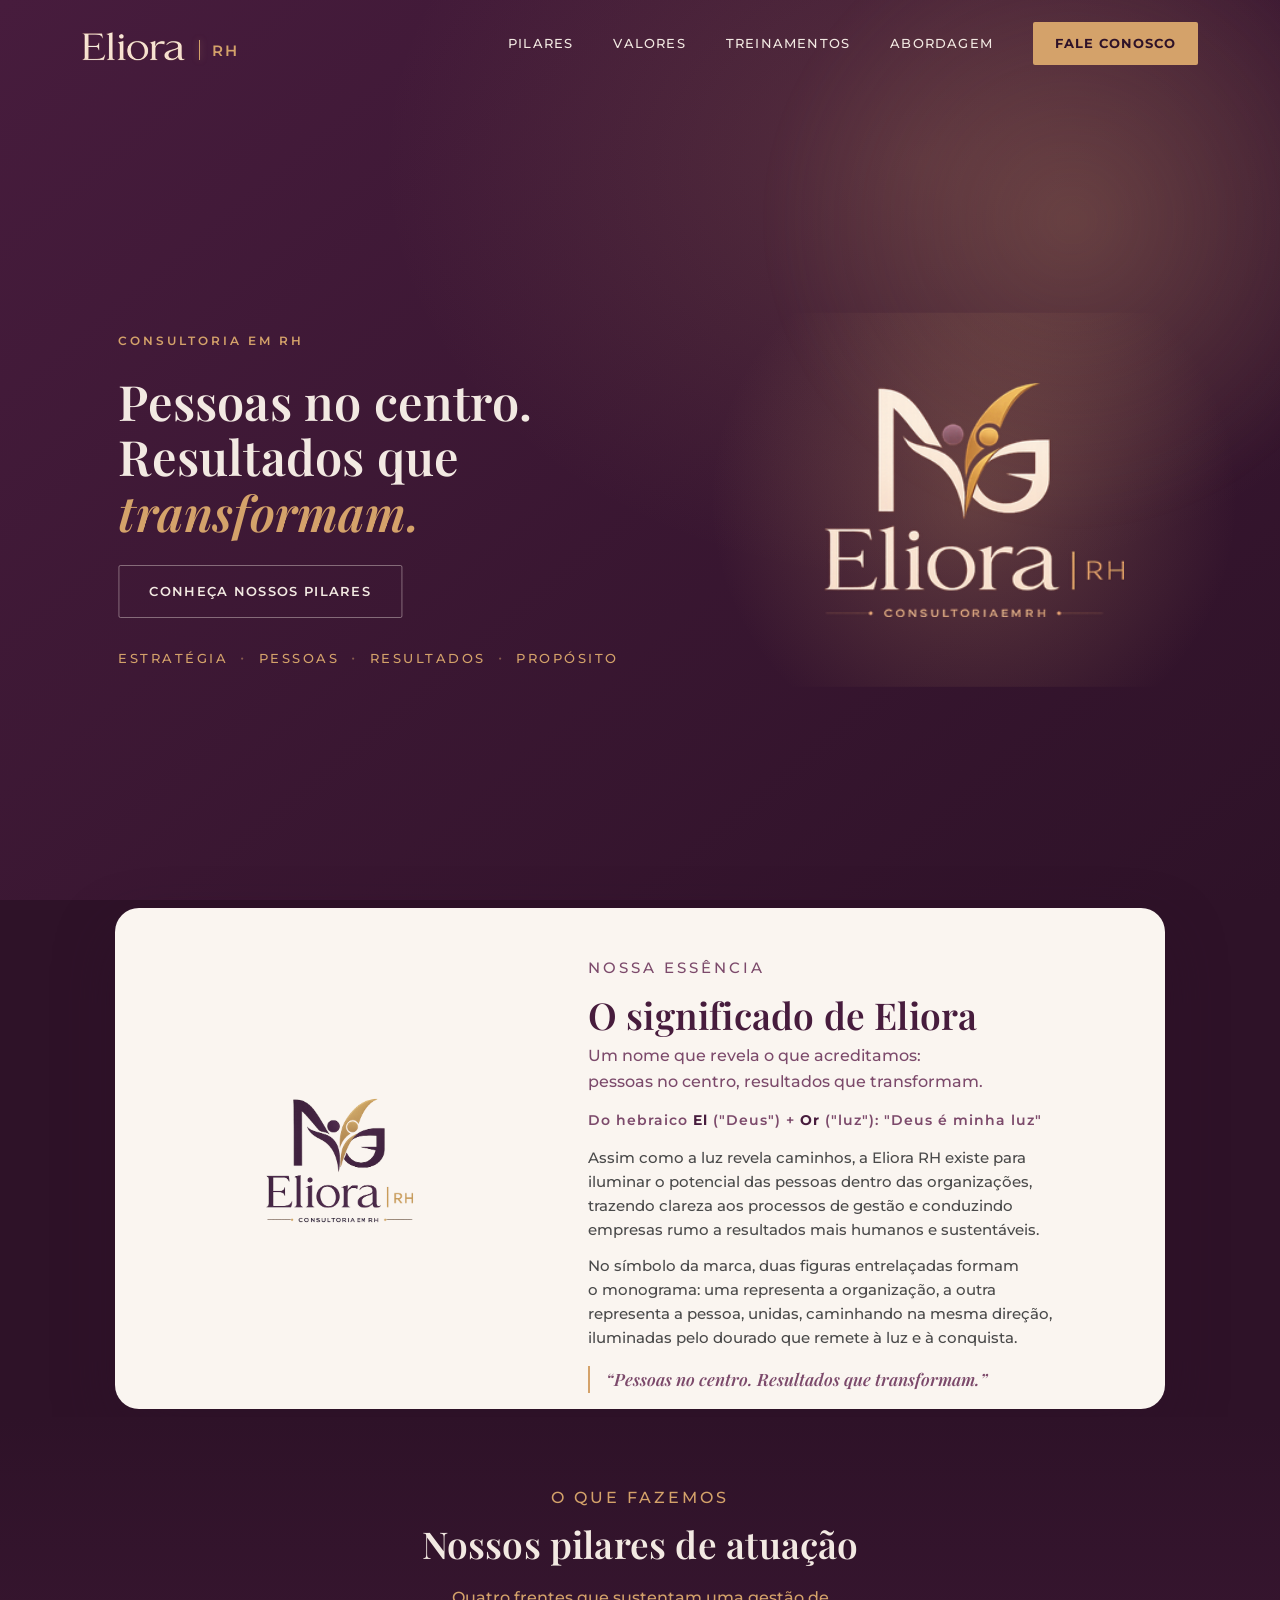
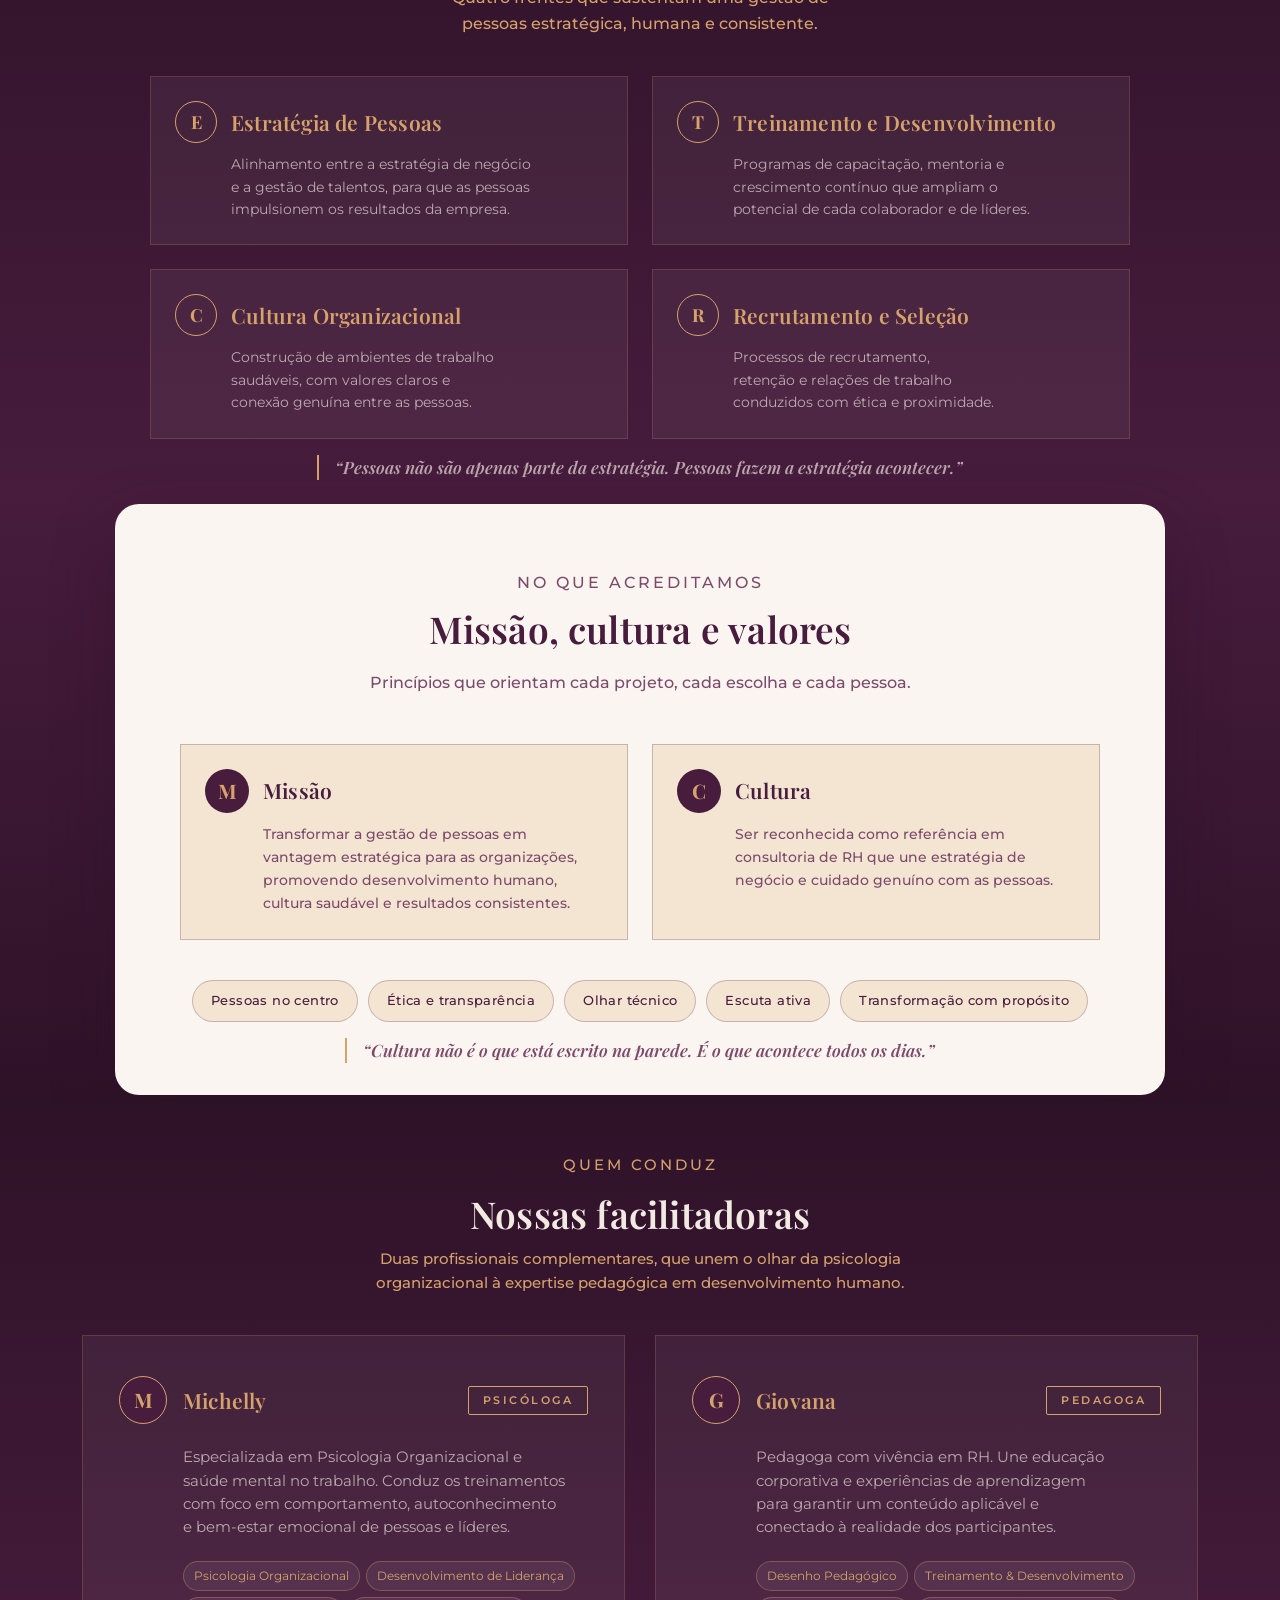
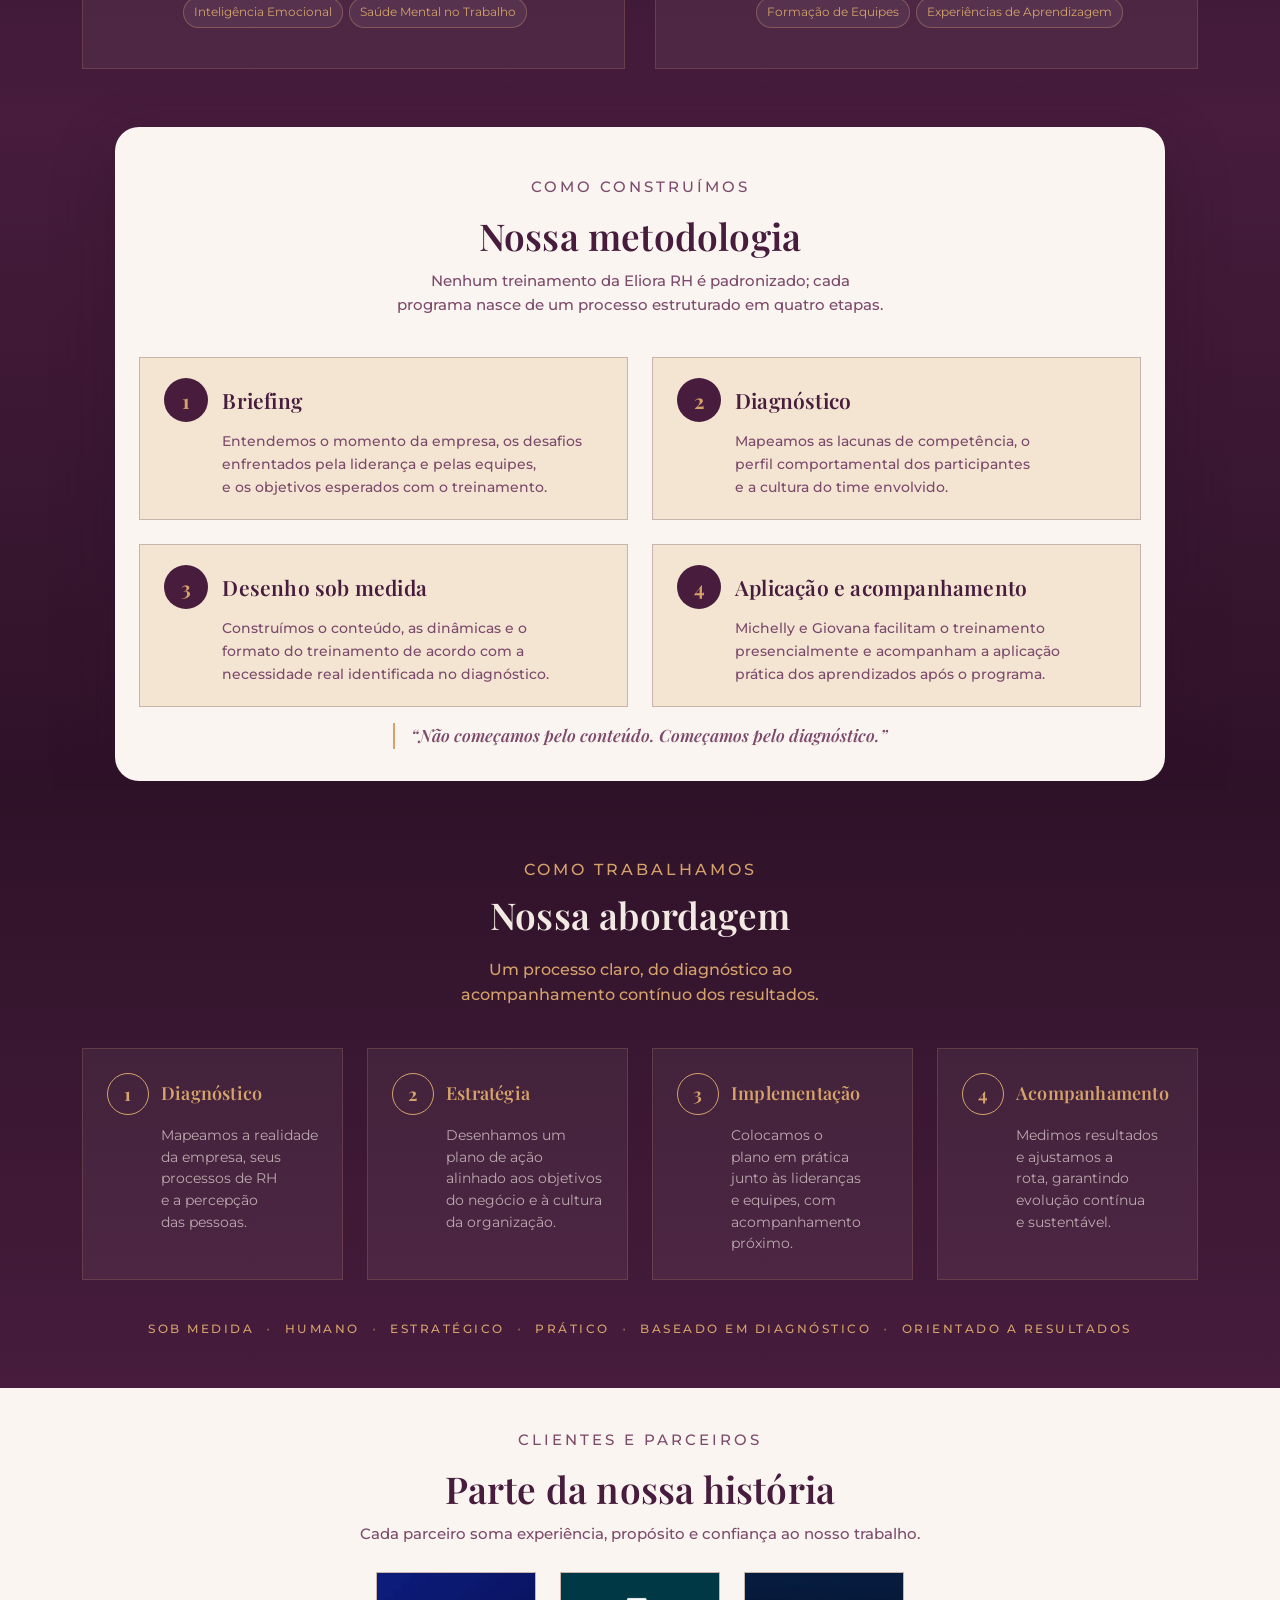
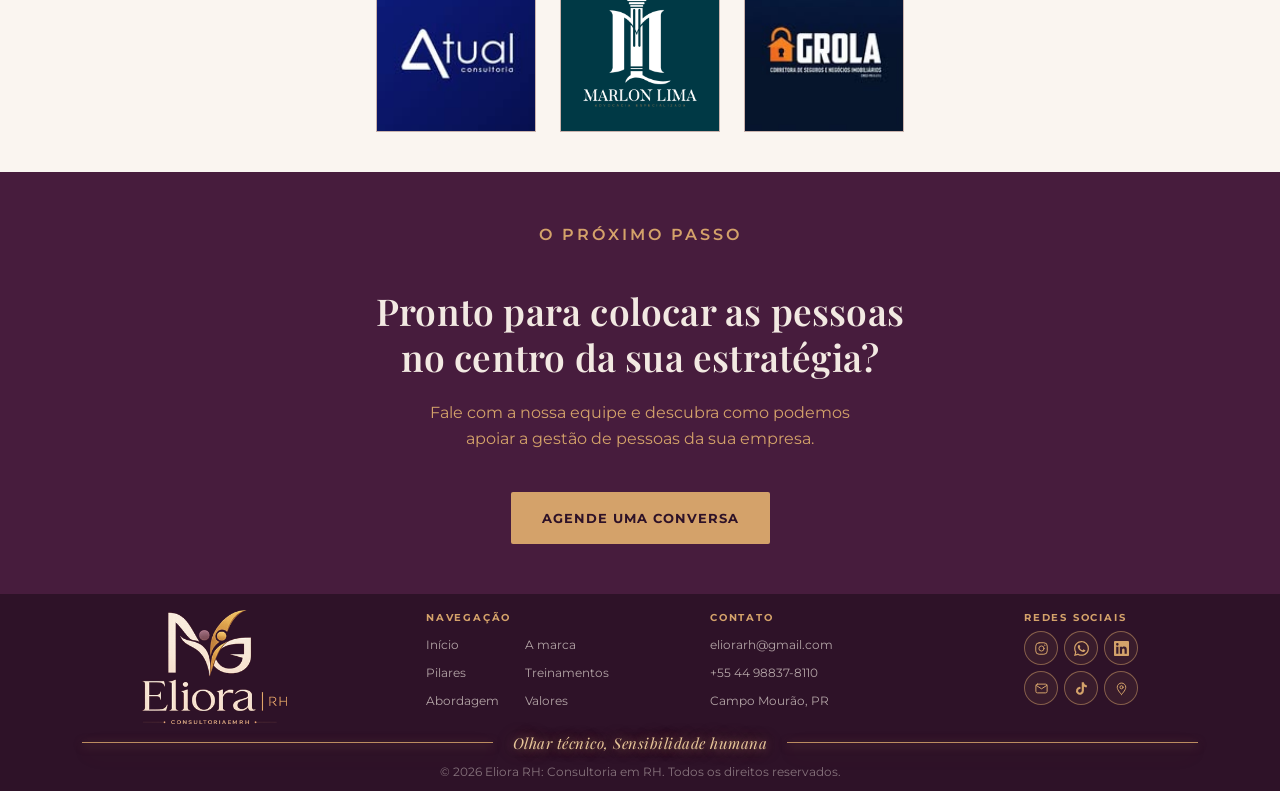
==== commit f822e314: "fix: footer and dark sections now span full width (broken HTML comment swallowed closing tags)" ====
--- a/index.html
+++ b/index.html
@@ -285,7 +285,8 @@
         </div>
       </div>
       
-      <!-- Trilhas
+      <!--Este trecho está ocultado por enquanto, nao deve ser descomentado
+      Trilhas
       <div class="trilhas-band">
         <div class="training-sub reveal">
           <p class="eyebrow">Portfólio de Treinamentos</p>
@@ -387,7 +388,9 @@
       </div>
     </div>
   </section>
--->
+Este trecho está ocultado por enquanto, nao deve ser descomentado-->
+    </div>
+  </section>
 
   <!-- ---------- ABORDAGEM / PROCESSO ---------- -->
   <section class="process" id="abordagem" data-section-theme="dark">
--- a/css/layout.css
+++ b/css/layout.css
@@ -141,12 +141,12 @@
    ============================================================ */
 footer{
   background: var(--plum-deep);
+  width: 100%;
   padding: 16px 0 10px;
+  box-sizing: border-box;
 }
 /* Compactação horizontal do footer: conteúdo mais centralizado */
-footer .wrap{
-  max-width: 980px;
-}
+
 .foot-grid{
   display:grid;
   grid-template-columns: repeat(4, 1fr);
--- a/css/responsive.css
+++ b/css/responsive.css
@@ -262,51 +262,7 @@
   .method-step,
   .trilha-card{ padding: 14px; }
 
-  /* PARCEIROS — linha de molduras (parceiros reais) */
-
-/* ---------- FOOTER MOBILE (≤640px) ----------
-   Contato à esquerda, logo no centro, Redes sociais à direita.
-   Colunas nas extremidades com espaçamento de borda. */
-  .foot-grid{
-    grid-template-columns: 1fr auto 1fr; /* auto: logo protegida por width+max-width:none no img */
-    grid-template-areas: "contact brand social";
-    gap: 16px 12px;
-    padding: 0 20px; /* espaçamento de borda */
-  }
-  .foot-nav-col{ display:none; }
-  .foot-contact-col{ grid-area: contact; justify-self: start; }
-  .foot-social-col{ grid-area: social; justify-self: end; }
-  .foot-brand-col{ grid-area: brand; align-items: center; justify-content: center; }
-  .foot-brand-col img{ width: 72px; max-width: none; margin: 0; }
-
-  /* Reset das colunas (desktop usa align-items:flex-start + margin-left:60px) */
-  .foot-brand-col,
-  .foot-contact-col,
-  .foot-social-col{ align-items: stretch; margin-left: 0; }
-
-  /* Contato: lista em coluna com espaçamento reduzido */
-  .foot-contact-col ul{
-    display: flex;
-    flex-direction: column;
-    gap: 4px; /* espaçamento entre linhas reduzido */
-    width: max-content;
-  }
-  .foot-contact-col li{ font-size: 10px; line-height: 1.4; }
-  .foot-contact-col a{ overflow-wrap: break-word; }
-
-  /* Redes sociais: grade 3×2 compacta, título + ícones à direita */
-  .foot-social-col{ align-items: flex-end; }
-  .foot-social-col h4{ width: auto; text-align: right; margin: 0 0 6px; font-size: 9px; letter-spacing: 1.2px; }
-  .foot-social{
-    display: grid;
-    grid-template-columns: repeat(3, 28px);
-    gap: 6px;
-    justify-content: flex-end;
-    margin: 0;
-  }
-  .foot-social a{ width: 28px; height: 28px; display: flex; align-items: center; justify-content: center; }
-  .foot-social a svg{ width: 14px; height: 14px; }
-}
+  /* PARCEIROS — linha de molduras (parceiros reais) */}
 
 /* Botão fixo de contato no header (mobile) — oculto por padrão
    (desktop usa o CTA da nav); visível apenas em ≤768px. */
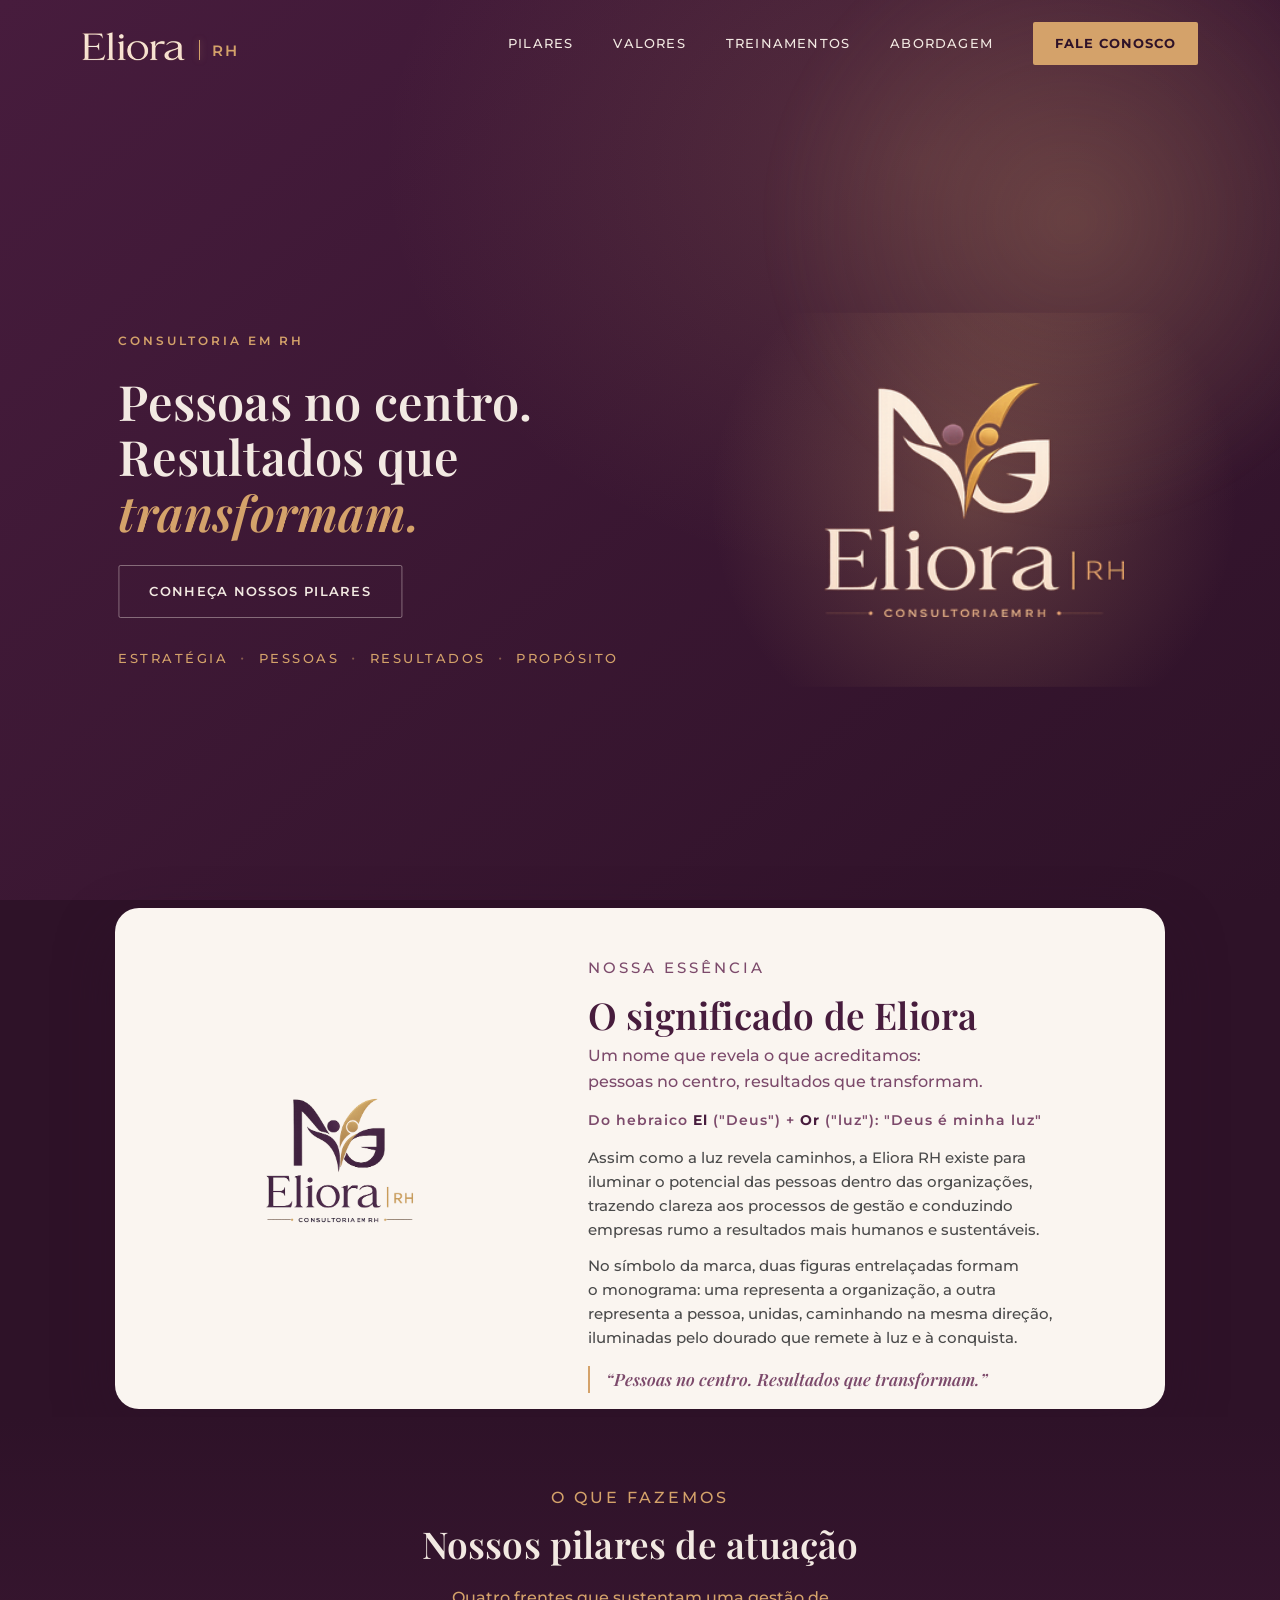
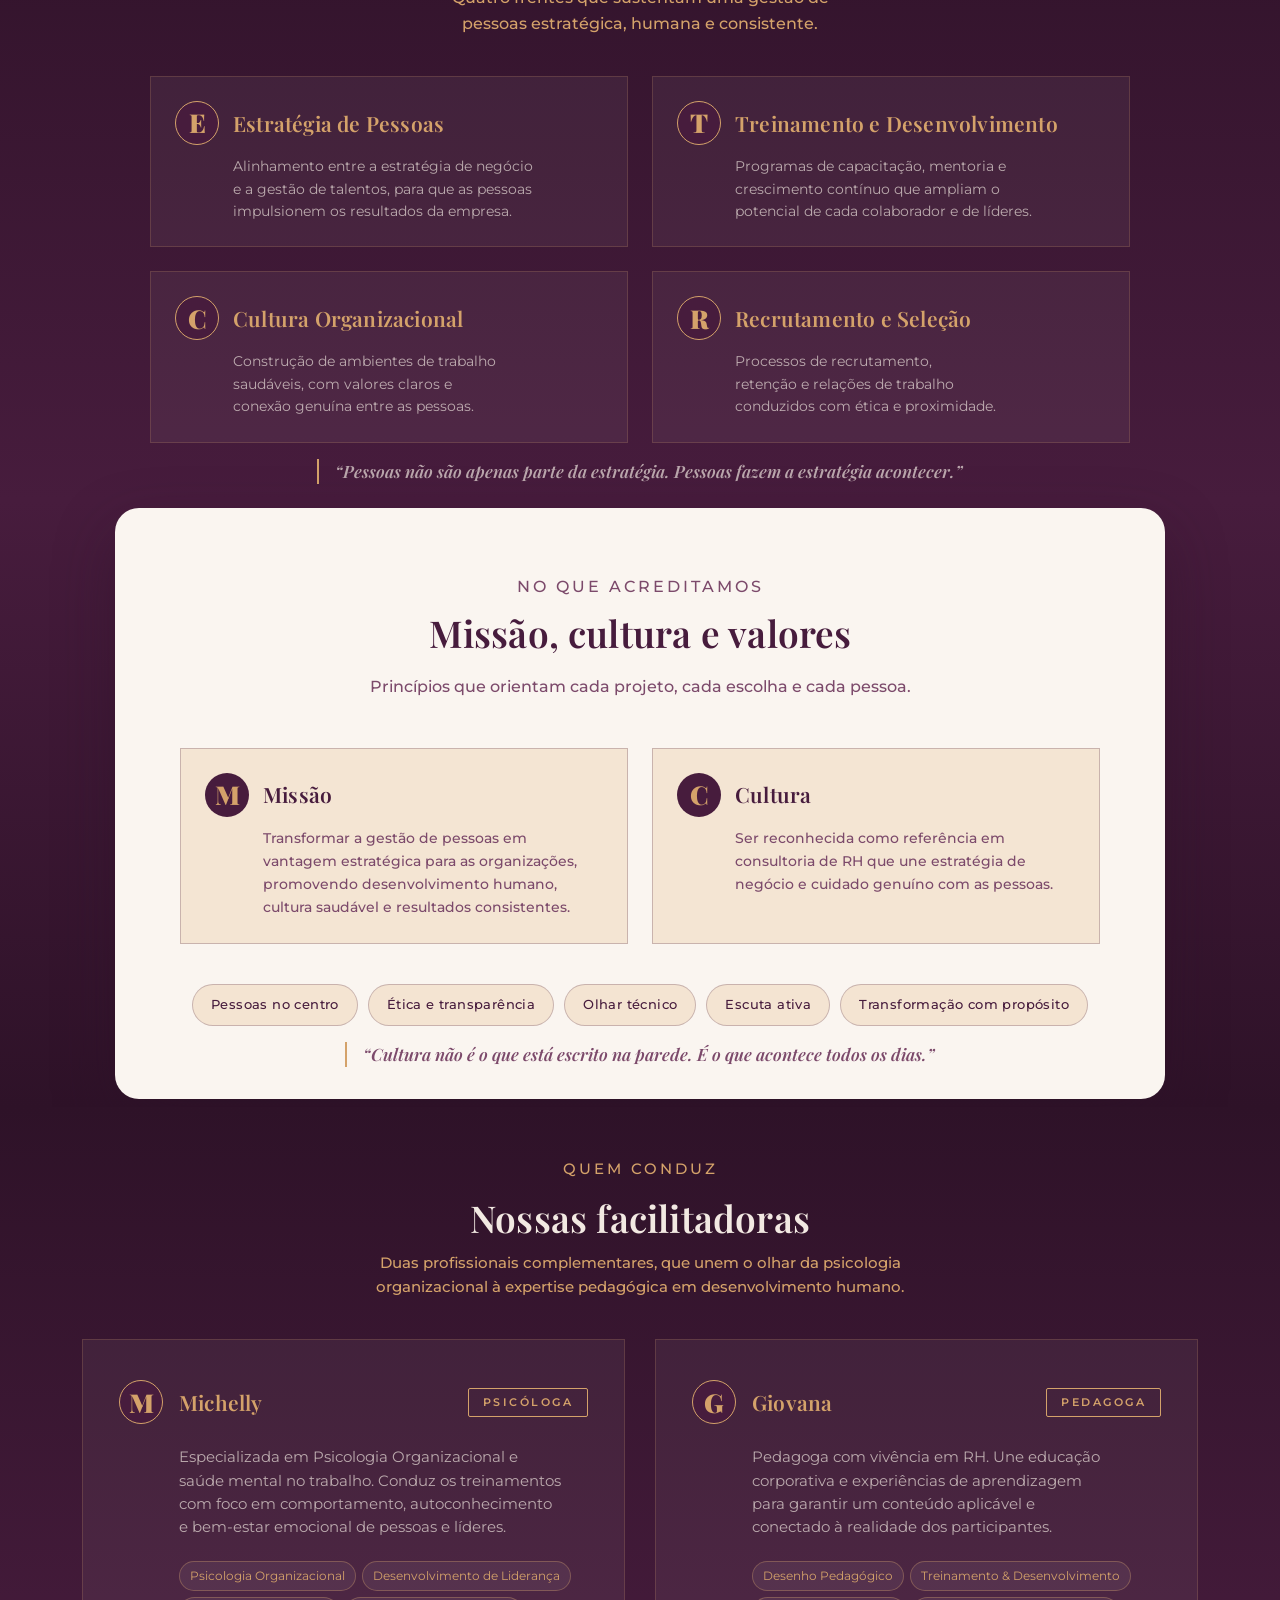
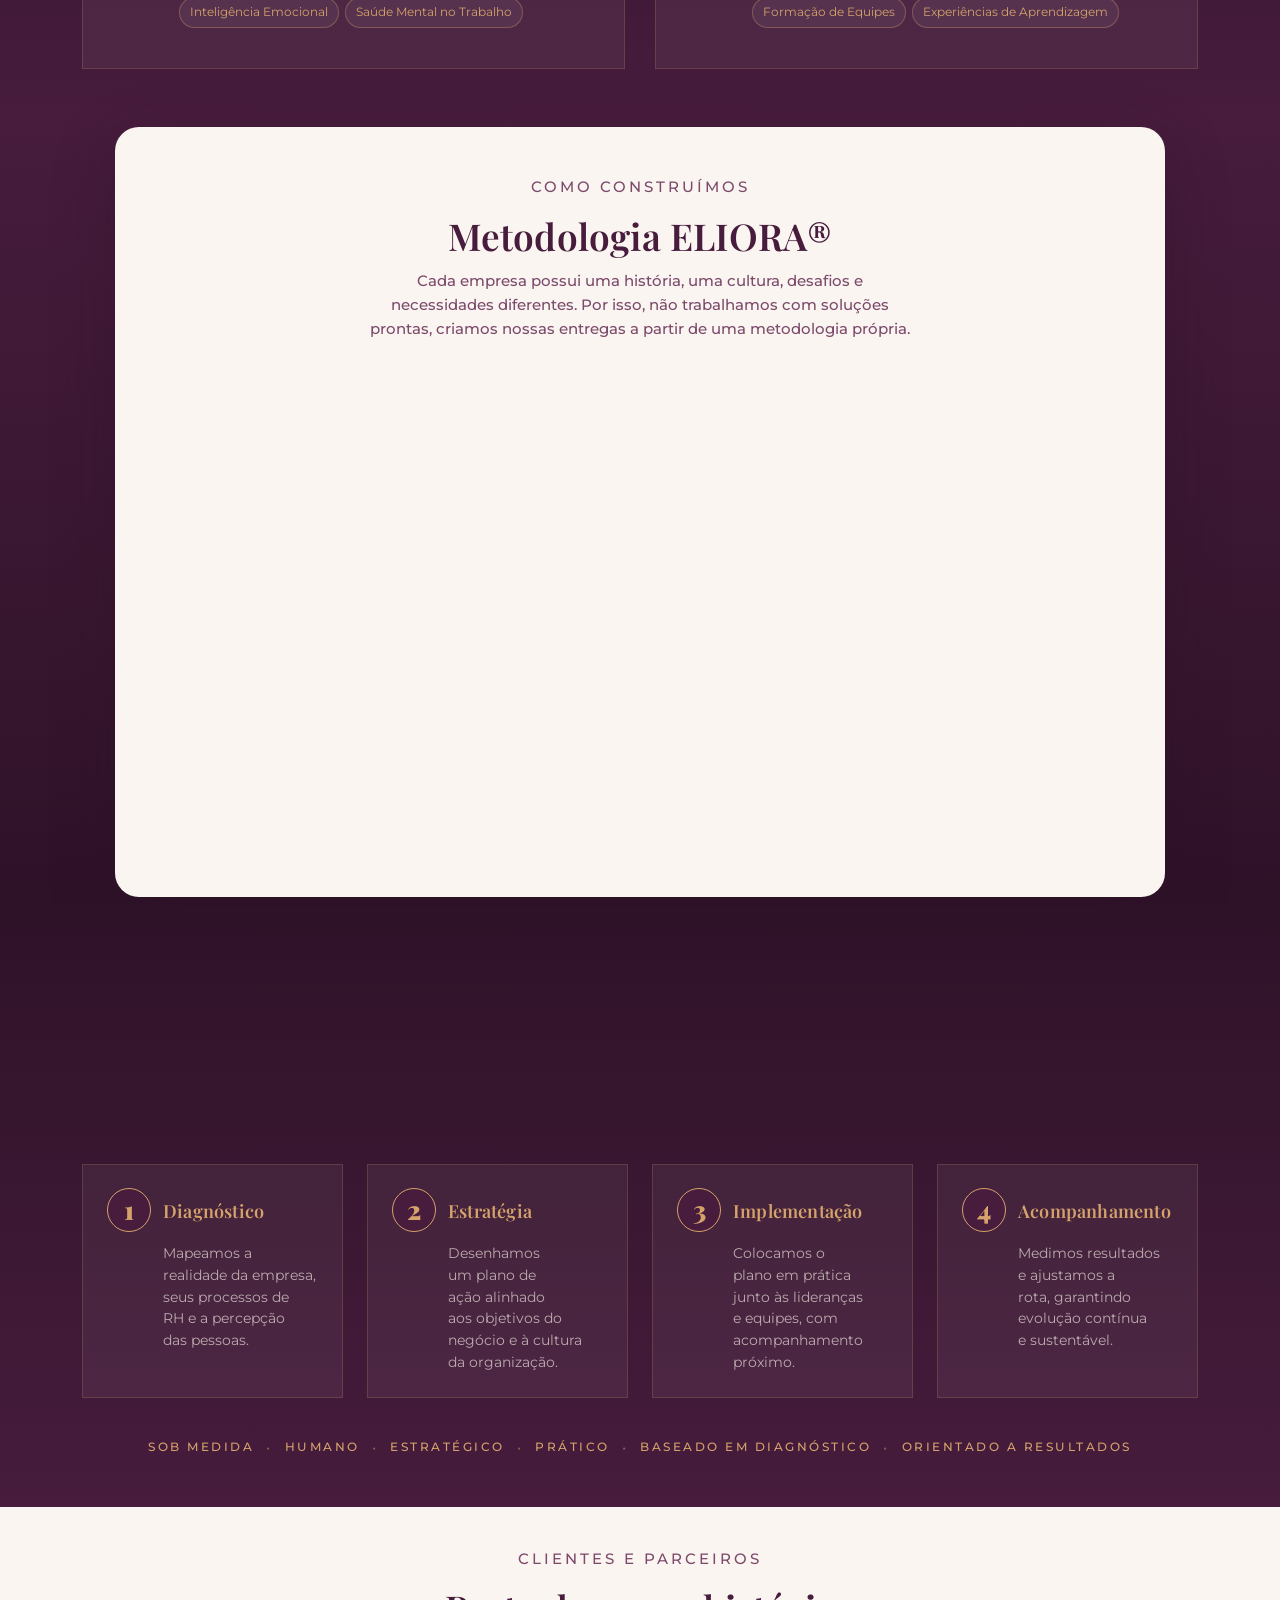
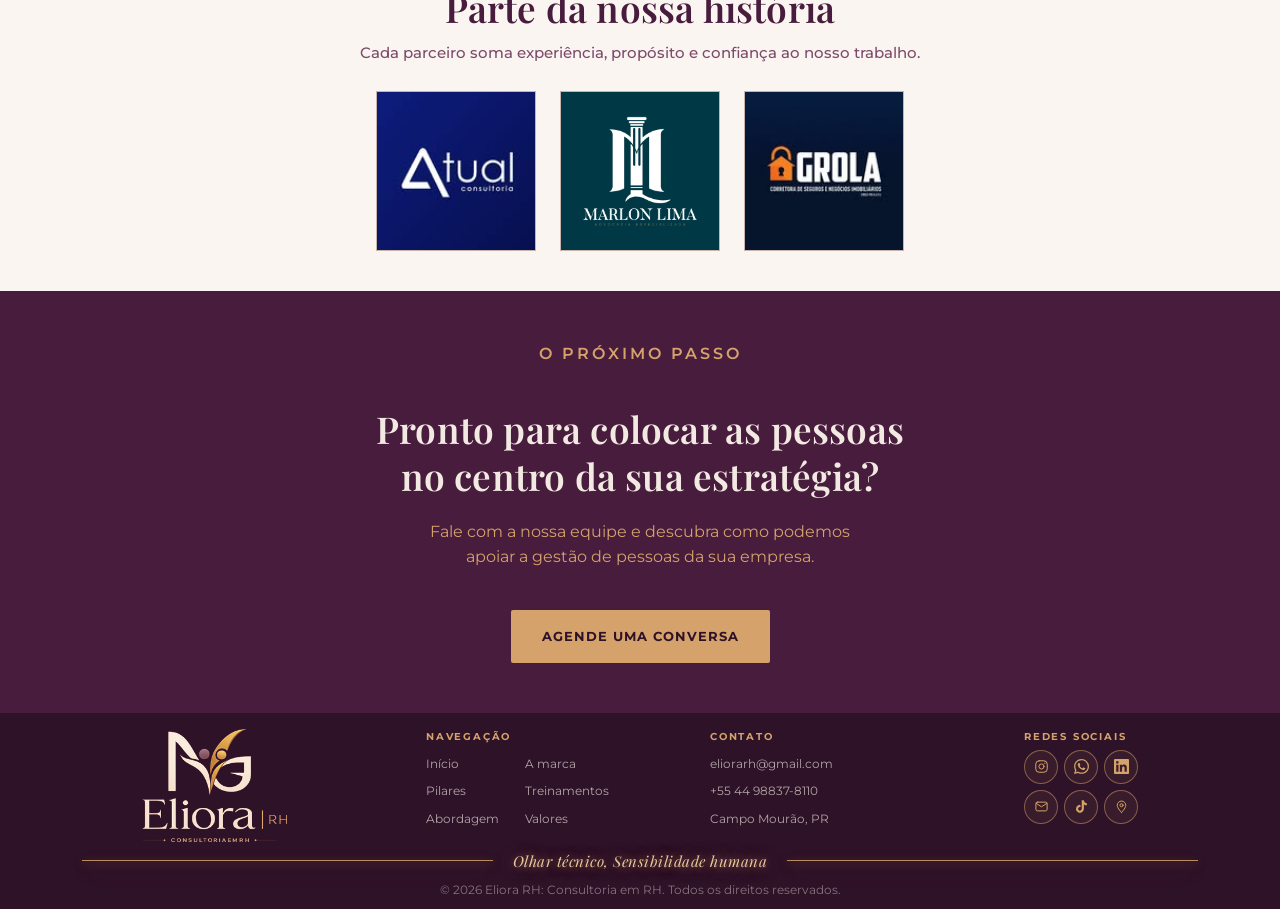
==== commit 87947ed7: "feat: Metodo ELIORA com 6 passos 3x2, pills no mobile e ajustes de glyphs" ====
--- a/index.html
+++ b/index.html
@@ -241,42 +241,56 @@
         <div class="methodo-card">
           <div class="training-sub reveal">
             <p class="eyebrow">Como construímos</p>
-            <h3>Nossa metodologia</h3>
-            <p>Nenhum treinamento da Eliora RH é padronizado; cada programa nasce de um processo estruturado em quatro
-              etapas.</p>
+            <h3>Metodologia ELIORA®</h3>
+            <p>Cada empresa possui uma história, uma cultura, desafios e necessidades diferentes. Por isso, não
+              trabalhamos com soluções prontas, criamos nossas entregas a partir de uma metodologia própria.</p>
           </div>
           <div class="method-grid">
             <div class="method-step reveal">
               <div class="method-head">
-                <div class="num">1</div>
-                <h3>Briefing</h3>
-              </div>
-              <p>Entendemos o momento da empresa, os desafios enfrentados pela liderança e pelas equipes, e os objetivos
-                esperados com o treinamento.</p>
+                <div class="num">E</div>
+                <h3>Explorar</h3>
+              </div>
+              <p>Entendemos antes de propor. Investigamos o contexto, ouvimos as pessoas e identificamos necessidades
+                e desafios.</p>
             </div>
             <div class="method-step reveal">
               <div class="method-head">
-                <div class="num">2</div>
-                <h3>Diagnóstico</h3>
-              </div>
-              <p>Mapeamos as lacunas de competência, o perfil comportamental dos participantes e a cultura do time
-                envolvido.</p>
+                <div class="num">L</div>
+                <h3>Ligar</h3>
+              </div>
+              <p>Conectamos pessoas, negócio e realidade. Relacionamos os desafios de pessoas aos objetivos da
+                organização.</p>
             </div>
             <div class="method-step reveal">
               <div class="method-head">
-                <div class="num">3</div>
-                <h3>Desenho sob medida</h3>
-              </div>
-              <p>Construímos o conteúdo, as dinâmicas e o formato do treinamento de acordo com a necessidade real
-                identificada no diagnóstico.</p>
+                <div class="num">I</div>
+                <h3>Interagir</h3>
+              </div>
+              <p>Construímos com as pessoas. Criamos experiências e soluções que envolvem quem vive a realidade da
+                empresa.</p>
             </div>
             <div class="method-step reveal">
               <div class="method-head">
-                <div class="num">4</div>
-                <h3>Aplicação e acompanhamento</h3>
-              </div>
-              <p>Michelly e Giovana facilitam o treinamento presencialmente e acompanham a aplicação prática dos
-                aprendizados após o programa.</p>
+                <div class="num">O</div>
+                <h3>Operacionalizar</h3>
+              </div>
+              <p>Convertemos conhecimento em prática. Desenvolvemos ferramentas, processos e ações aplicáveis ao
+                cotidiano.</p>
+            </div>
+            <div class="method-step reveal">
+              <div class="method-head">
+                <div class="num">R</div>
+                <h3>Refletir</h3>
+              </div>
+              <p>Avaliamos para evoluir. Analisamos percepções, resultados e aprendizados para identificar ajustes.</p>
+            </div>
+            <div class="method-step reveal">
+              <div class="method-head">
+                <div class="num">A</div>
+                <h3>Agir</h3>
+              </div>
+              <p>Transformamos intenção em movimento. Definimos próximos passos e ações para sustentar a evolução.</p>
             </div>
           </div>
           <div class="quote-band quote-band--single reveal">
@@ -533,7 +547,7 @@
                 <path
                   d="M17.472 14.382c-.297-.149-1.758-.867-2.03-.967-.273-.099-.471-.148-.67.15-.197.297-.767.966-.94 1.164-.173.199-.347.223-.644.075-.297-.15-1.255-.463-2.39-1.475-.883-.788-1.48-1.761-1.653-2.059-.173-.297-.019-.458.13-.606.134-.133.298-.347.446-.52.149-.174.198-.298.298-.497.099-.198.05-.371-.025-.52-.075-.149-.669-1.612-.916-2.207-.242-.579-.487-.5-.669-.51-.173-.008-.371-.01-.57-.01-.198 0-.52.074-.792.372-.272.297-1.04 1.016-1.04 2.479 0 1.462 1.065 2.875 1.213 3.074.149.198 2.096 3.2 5.077 4.487.709.306 1.262.489 1.694.625.712.227 1.36.195 1.871.118.571-.085 1.758-.719 2.006-1.413.248-.694.248-1.289.173-1.413-.074-.124-.272-.198-.57-.347m-5.421 7.403h-.004a9.87 9.87 0 01-5.031-1.378l-.361-.214-3.741.982.998-3.648-.235-.374a9.86 9.86 0 01-1.51-5.26c.001-5.45 4.436-9.884 9.888-9.884 2.64 0 5.122 1.03 6.988 2.898a9.825 9.825 0 012.893 6.994c-.003 5.45-4.437 9.884-9.885 9.884m8.413-18.297A11.815 11.815 0 0012.05 0C5.495 0 .16 5.335.157 11.892c0 2.096.547 4.142 1.588 5.945L.057 24l6.305-1.654a11.882 11.882 0 005.683 1.448h.005c6.554 0 11.89-5.335 11.893-11.893a11.821 11.821 0 00-3.48-8.413z" />
               </svg></a>
-            <a href="https://linkedin.com" class="soc-linkedin" aria-label="LinkedIn"><svg viewBox="0 0 24 24"
+            <a href="https://www.linkedin.com/company/eliorarh" class="soc-linkedin" aria-label="LinkedIn"><svg viewBox="0 0 24 24"
                 fill="currentColor">
                 <path
                   d="M20.447 20.452h-3.554v-5.569c0-1.328-.027-3.037-1.852-3.037-1.853 0-2.136 1.445-2.136 2.939v5.667H9.351V9h3.414v1.561h.046c.477-.9 1.637-1.85 3.37-1.85 3.601 0 4.267 2.37 4.267 5.455v6.286zM5.337 7.433a2.062 2.062 0 01-2.063-2.065 2.064 2.064 0 112.063 2.065zm1.782 13.019H3.555V9h3.564v11.452zM22.225 0H1.771C.792 0 0 .774 0 1.729v20.542C0 23.227.792 24 1.771 24h20.451C23.2 24 24 23.227 24 22.271V1.729C24 .774 23.2 0 22.225 0z" />
--- a/css/layout.css
+++ b/css/layout.css
@@ -137,7 +137,9 @@
        (ver bloco documentado abaixo)
    Responsivo (responsive.css):
      - ≤980px : 2 colunas, padrão de recuo mantido
-     - ≤640px : 1 coluna empilhada, recuos zerados, social à esquerda
+     - ≤640px : 3 colunas (Contato | Logo | Redes sociais), navegação
+        oculta, contato à esquerda, logo centralizada, redes à direita,
+        copyright centralizado abaixo
    ============================================================ */
 footer{
   background: var(--plum-deep);
@@ -183,8 +185,8 @@
    recuados da borda direita do footer (margem direita própria).
    Regras correspondentes no responsive.css:
      - ≤980px : mantém alinhamento à direita (mesmo padrão desktop)
-     - ≤640px : vira flex-start (esquerda) para acompanhar as
-                colunas empilhadas, título + ícones continuam juntos
+     - ≤640px : título + ícones continuam juntos, alinhados à direita
+                (flex-end) na coluna de redes sociais do layout 3 colunas
    NÃO alterar título e ícones de forma independente — eles devem
    compartilhar a mesma base de alinhamento.
    ============================================================ */
--- a/css/components.css
+++ b/css/components.css
@@ -300,24 +300,26 @@
 }
 
 .pillar-glyph {
-  width: 42px;
-  height: 42px;
-  border: 1.4px solid var(--gold);
+  width: 44px;
+  height: 44px;
+  background: var(--plum);
+  border: 1.5px solid var(--gold);
   border-radius: 50%;
   display: flex;
   align-items: center;
   justify-content: center;
   font-family: var(--serif);
-  font-size: 18px;
-  font-weight: 700;
+  font-size: 26px;
+  font-weight: 900;
   color: var(--gold);
   flex-shrink: 0;
-  transition: all .35s ease;
+  transition: background .3s ease, color .3s ease, border-color .3s ease;
 }
 
 .pillar-card:hover .pillar-glyph {
   background: var(--gold);
-  color: var(--plum-deep);
+  color: var(--plum);
+  border-color: var(--gold);
 }
 
 .pillar-card h3 {
@@ -329,8 +331,8 @@
 .pillar-card p {
   font-size: 14px;
   color: rgba(242, 233, 226, 0.68);
-  /* Alinha com a primeira letra do título (ícone 42px + gap 14px) */
-  padding-left: 56px;
+  /* Alinha com a primeira letra do título (ícone 44px + gap 14px) */
+  padding-left: 58px;
   max-width: 360px;
   line-height: 1.6;
 }
@@ -388,25 +390,28 @@
 }
 
 .step .num {
+  width: 44px;
+  height: 44px;
+  background: var(--plum);
+  border: 1.5px solid var(--gold);
+  border-radius: 50%;
+  display: flex;
+  align-items: center;
+  justify-content: center;
   font-family: var(--serif);
-  font-size: 18px;
-  font-weight: 700;
-  letter-spacing: .5px;
-  color: var(--gold);
-  border: 1.4px solid var(--gold);
-  width: 42px;
-  height: 42px;
-  border-radius: 50%;
-  display: flex;
-  align-items: center;
-  justify-content: center;
+  font-size: 26px;
+  font-weight: 900;
+  color: var(--gold);
   flex-shrink: 0;
-  transition: all .35s ease;
+  line-height: 1;
+  transform: translateY(-1px);
+  transition: background .3s ease, color .3s ease, border-color .3s ease;
 }
 
 .step:hover .num {
   background: var(--gold);
-  color: var(--plum-deep);
+  color: var(--plum);
+  border-color: var(--gold);
 }
 
 .step h3 {
@@ -419,8 +424,8 @@
 .step p {
   font-size: 14px;
   color: rgba(242, 233, 226, 0.68);
-  /* Alinha com a primeira letra do título (número 42px + gap 12px) */
-  padding-left: 54px;
+  /* Alinha com a primeira letra do título (número 44px + gap 12px) */
+  padding-left: 56px;
   line-height: 1.55;
   text-wrap: balance;
 }
@@ -683,8 +688,8 @@
   align-items: center;
   justify-content: center;
   font-family: var(--serif);
-  font-size: 20px;
-  font-weight: 700;
+  font-size: 26px;
+  font-weight: 900;
   color: var(--gold);
   flex-shrink: 0;
   border: 1.5px solid transparent;
@@ -883,8 +888,8 @@
 }
 
 .trainer-avatar {
-  width: 48px;
-  height: 48px;
+  width: 44px;
+  height: 44px;
   border-radius: 50%;
   background: var(--plum);
   border: 1.5px solid var(--gold);
@@ -892,16 +897,17 @@
   align-items: center;
   justify-content: center;
   font-family: var(--serif);
-  font-size: 20px;
-  font-weight: 700;
+  font-size: 26px;
+  font-weight: 900;
   color: var(--gold);
   flex-shrink: 0;
-  transition: background .3s ease, color .3s ease;
+  transition: background .3s ease, color .3s ease, border-color .3s ease;
 }
 
 .trainer-card:hover .trainer-avatar {
   background: var(--gold);
-  color: var(--plum-deep);
+  color: var(--plum);
+  border-color: var(--gold);
 }
 
 .trainer-card:hover {
@@ -939,8 +945,8 @@
   font-size: 14.5px;
   color: rgba(242, 233, 226, 0.68);
   margin-bottom: 0;
-  /* Alinha com a primeira letra do nome (avatar 48px + gap 16px) */
-  padding-left: 64px;
+  /* Alinha com a primeira letra do nome (avatar 44px + gap 16px) */
+  padding-left: 60px;
 }
 
 .trainer-areas {
@@ -948,8 +954,8 @@
   display: flex;
   flex-wrap: wrap;
   gap: 6px;
-  /* Alinha com a primeira letra do nome (avatar 48px + gap 16px) */
-  padding-left: 64px;
+  /* Alinha com a primeira letra do nome (avatar 44px + gap 16px) */
+  padding-left: 60px;
 }
 
 .trainer-areas span {
@@ -968,10 +974,10 @@
   border-color: var(--gold);
 }
 
-/* Metodologia */
+/* Metodologia — Método ELIORA®: 6 passos em grade 3x2 */
 .method-grid {
   display: grid;
-  grid-template-columns: repeat(2, 1fr);
+  grid-template-columns: repeat(3, 1fr);
   gap: 24px;
   max-width: 1180px;
   margin: 0 auto;
@@ -1000,18 +1006,21 @@
 
 .method-step .num {
   font-family: var(--serif);
-  font-size: 20px;
-  font-weight: 700;
+  font-size: 26px;
+  font-weight: 900;
   color: var(--gold);
   background: var(--plum);
   width: 44px;
   height: 44px;
   border-radius: 50%;
-  text-align: center;
-  line-height: 44px;
+  display: flex;
+  align-items: center;
+  justify-content: center;
   flex-shrink: 0;
   border: 1.5px solid transparent;
   /* evita deslocamento no hover */
+  line-height: 1;
+  transform: translateY(-1px);
   transition: background .3s ease, color .3s ease, border-color .3s ease;
 }
 
@@ -1072,22 +1081,24 @@
 .trilha-glyph {
   width: 42px;
   height: 42px;
-  border: 1.4px solid var(--gold);
+  background: var(--gold);
+  border: 2px solid var(--gold);
   border-radius: 50%;
   display: flex;
   align-items: center;
   justify-content: center;
   font-family: var(--serif);
-  font-size: 18px;
-  font-weight: 700;
-  color: var(--gold);
+  font-size: 26px;
+  font-weight: 900;
+  color: var(--plum-deep);
   flex-shrink: 0;
   transition: all .35s ease;
 }
 
 .trilha-card:hover .trilha-glyph {
-  background: var(--gold);
-  color: var(--plum-deep);
+  background: transparent;
+  color: var(--gold);
+  border-color: var(--gold);
 }
 
 .trilha-card h3 {
--- a/css/responsive.css
+++ b/css/responsive.css
@@ -4,14 +4,15 @@
      container compactado a 980px centralizado.
    - ≤980px: 2 colunas; recuos mantidos (logo/nav/contact 60px esquerda,
      social 60px direita título+ícones).
-   - ≤640px: 1 coluna empilhada; recuos zerados, colunas à esquerda,
-     coluna social acompanha com título+ícones juntos à esquerda.
+   - ≤640px: 3 colunas (Contato | Logo | Redes sociais); navegação
+     oculta; contato à esquerda, logo centralizada, redes à direita;
+     copyright centralizado abaixo.
    COLUNA DE REDES SOCIAIS — PADRÃO DE ALINHAMENTO (ver css/layout.css):
    - Desktop/tablet (≤980px): título + ícones juntos, alinhados à direita
      (.foot-social-col align-items:flex-end; título margin-right:60px;
       ícones justify-content:end; margin-right:60px)
-   - Mobile (≤640px): título + ícones continuam juntos, mas alinhados à
-     esquerda (flex-start) para acompanhar as colunas empilhadas.
+   - Mobile (≤640px): título + ícones continuam juntos, alinhados à
+     direita (flex-end) na coluna de redes sociais.
    Mantenha título e ícones sempre na mesma base de alinhamento. */
 @media (max-width: 980px){
   .hero .wrap{ grid-template-columns: 1fr; text-align:center; }
@@ -78,19 +79,31 @@
 @media (max-width: 640px){
   .pillar-grid{ grid-template-columns: 1fr; }
   .timeline{ grid-template-columns: 1fr; }
-  .foot-grid{ grid-template-columns: 1fr; gap: 34px; }
-  /* Logo com distanciamento da borda esquerda — no mobile empilhado o
-     recuo é zerado para acompanhar as colunas alinhadas à esquerda */
-  .foot-brand-col img{ margin-left: 0; }
-  .foot-nav-col,
-  .foot-contact-col{ margin-left: 0; }
-  /* Mantém o padrão: título e ícones das redes sociais alinhados juntos,
-     mas alinhados à esquerda para acompanhar as demais colunas empilhadas */
-  .foot-social-col{ align-items:flex-start; }
-  .foot-social-col h4{ text-align:left; margin-right:0; }
-  .foot-social{ justify-content:start; margin-right:0; }
-  .foot-bottom{ flex-direction:column; align-items:center; }
-  .foot-bottom p{ text-align:center; }
+  /* FOOTER MOBILE — 3 colunas (Contato | Logo | Redes sociais):
+     Navegação oculta (decisão do usuário); contato à esquerda, logo
+     centralizada, redes sociais à direita; copyright centralizado abaixo. */
+  .foot-grid{ grid-template-columns: repeat(3, 1fr); grid-template-areas: "contact logo social"; align-items: start; gap: 0 12px; }
+  /* Alinhamento "linha imaginária": a coluna social (h4 + grade 65px) é a
+     mais alta da linha; a coluna de contato estica (align-self: stretch) e
+     a lista desce até a base (space-between) — última linha de contato
+     alinhada com a base dos ícones. Invariante: altura social ≥ conteúdo
+     de contato e h4s com o mesmo line-height (senão o alinhamento quebra
+     silenciosamente). */
+  .foot-contact-col{ grid-area: contact; align-items: flex-start; margin-left: 0; align-self: stretch; justify-content: space-between; }
+  .foot-contact-col h4{ margin-bottom: 6px; white-space: nowrap; }
+  .foot-contact-col ul li{ margin-bottom: 5px; font-size: 10px; line-height: 1.4; }
+  .foot-contact-col ul li:last-child{ margin-bottom: 0; }
+  .foot-contact-col ul li a{ white-space: nowrap; font-size: 10px; line-height: 1.4; }
+  .foot-brand-col{ grid-area: logo; align-items: center; }
+  .foot-brand-col img{ width: 90px; height: auto; margin-left: 0; margin-bottom: 0; }
+  .foot-nav-col{ display: none; }
+  .foot-social-col{ grid-area: social; align-items: flex-end; }
+  .foot-social-col h4{ width: auto; text-align: right; margin-right: 0; margin-bottom: 6px; white-space: nowrap; }
+  .foot-social{ grid-template-columns: repeat(3, 30px); gap: 5px; justify-content: end; margin-right: 0; }
+  .foot-social a{ width: 30px; height: 30px; }
+  .foot-social a svg{ width: 13px; height: 13px; }
+  .foot-bottom{ margin-top: 22px; flex-direction: column; align-items: center; }
+  .foot-bottom p{ font-size: 10px; text-align: center; overflow-wrap: break-word; }
   .method-grid{ grid-template-columns: 1fr; }
   .trilhas{ grid-template-columns: 1fr; }
   .formatos{ grid-template-columns: 1fr; }
@@ -139,8 +152,10 @@
   .method-step,
   .formato-item,
   .mv-card{ padding: 18px 18px; }
-  .trainer-card{ padding: 22px 18px; grid-template-columns: auto 1fr; row-gap: 12px; column-gap: 14px; }
-  .trainer-role{ grid-column: 2; justify-self: start; }
+  .trainer-card{ padding: 22px 18px; grid-template-columns: auto 1fr auto; row-gap: 12px; column-gap: 14px; }
+  /* Nome + tag da profissão na mesma linha (avatar | nome | tag) */
+  .trainer-card h3{ grid-column: 2; grid-row: 1; }
+  .trainer-role{ grid-column: 3; grid-row: 1; align-self: center; }
   .trainer-card p,
   .trainer-areas{ padding-left: 0; }
   .pillar-card p,
@@ -160,10 +175,9 @@
   .trainer-avatar{
     width: 28px;
     height: 28px;
-    font-size: 13px;
-    border-width: 1.2px;
-  }
-  .method-step .num{ line-height: 28px; }
+    font-size: 18px;
+    border-width: 1.5px;
+  }
   /* Gap glyph ↔ título também compactado */
   .step-head,
   .pillar-head,
@@ -190,10 +204,16 @@
   .formatos{ max-width: none; margin: 0; }
 
   /* VALORES */
-  .value-pills{ gap: 10px; margin-top: 26px; }
-  .value-pills span{ padding: 9px 16px; font-size: 12px; }
-  /* VALORES — tags do bloco "No que acreditamos" ocultas no mobile */
-  .value-pills{ display:none; }
+  .value-pills{ display: grid; grid-template-columns: 1fr 1fr; gap: 8px; margin-top: 26px; }
+  .value-pills span{ min-width: 0; padding: 8px 12px; font-size: 11.5px; text-align: center; }
+  .value-pills span:last-child{ grid-column: 1 / -1; }
+  /* VALORES — sem hover no touch: pills já nascem no visual do hover (fundo plum, texto gold) */
+  .value-pills span{
+    background: var(--plum);
+    color: var(--gold);
+    border-color: var(--gold);
+    box-shadow: 0 0 18px rgba(212, 162, 106, 0.45);
+  }
 
   /* QUOTES */
   .quote-band{ margin: 12px 0; }
@@ -216,12 +236,12 @@
   .training .wrap{ max-width: none; padding: 0 20px; }
 
   /* FOOTER */
-  .foot-grid{ gap: 26px; }
+  footer{ padding: 28px 0 14px; }
   /* Ícones sociais: área de toque maior sem mudar o visual */
   .foot-social a{ position: relative; }
   .foot-social a::after{ content: ''; position: absolute; inset: -5px; }
   /* Tagline não estoura em telas estreitas (texto + linhas douradas) */
-  .foot-tagline{ gap: 10px; }
+  .foot-tagline{ gap: 10px; margin-top: 24px; }
   .foot-tagline::before,
   .foot-tagline::after{ min-width: 12px; }
   .foot-tagline span{ font-size: 13px; }
@@ -303,7 +323,7 @@
 
 /* Footer em telas muito estreitas (≤360px): compacta para caber 3 colunas */
 @media (max-width: 360px){
-  .foot-grid{ gap: 16px 8px; padding: 0 14px; }
+  .foot-grid{ gap: 16px 8px; padding: 0; }
   .foot-brand-col img{ width: 56px; }
   .foot-social{
     grid-template-columns: repeat(3, 24px);
@@ -321,7 +341,7 @@
   /* Logo do hero oculta em telas pequenas (header e footer já exibem a marca) */
   .hero-logo{ display:none; }
   /* Footer copyright em linha única com fonte menor */
-  .foot-bottom p{ font-size: 11px; line-height: 1.4; white-space: nowrap; }
+  .foot-bottom p{ font-size: 10px; line-height: 1.4; white-space: nowrap; }
 }
 
 /* Copyright quebra em telas muito estreitas — deve vir DEPOIS do bloco ≤480px na cascata */
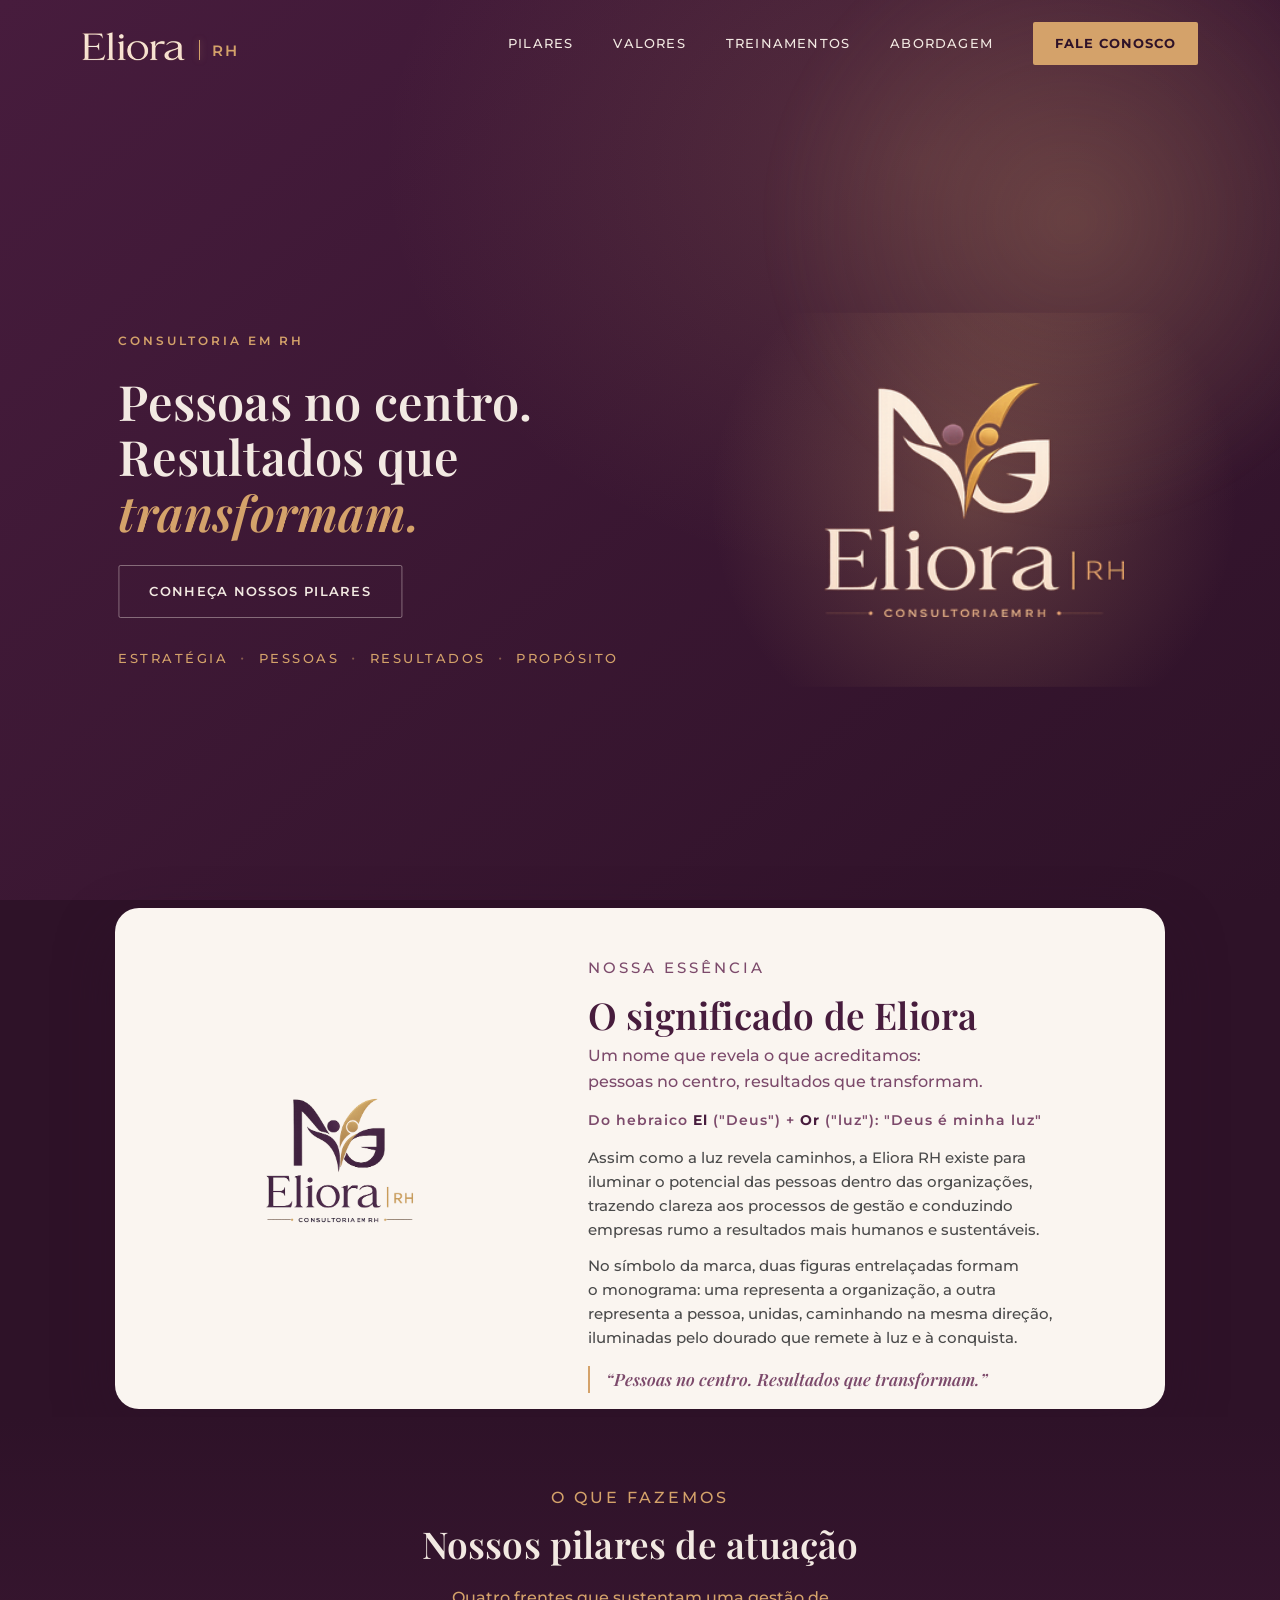
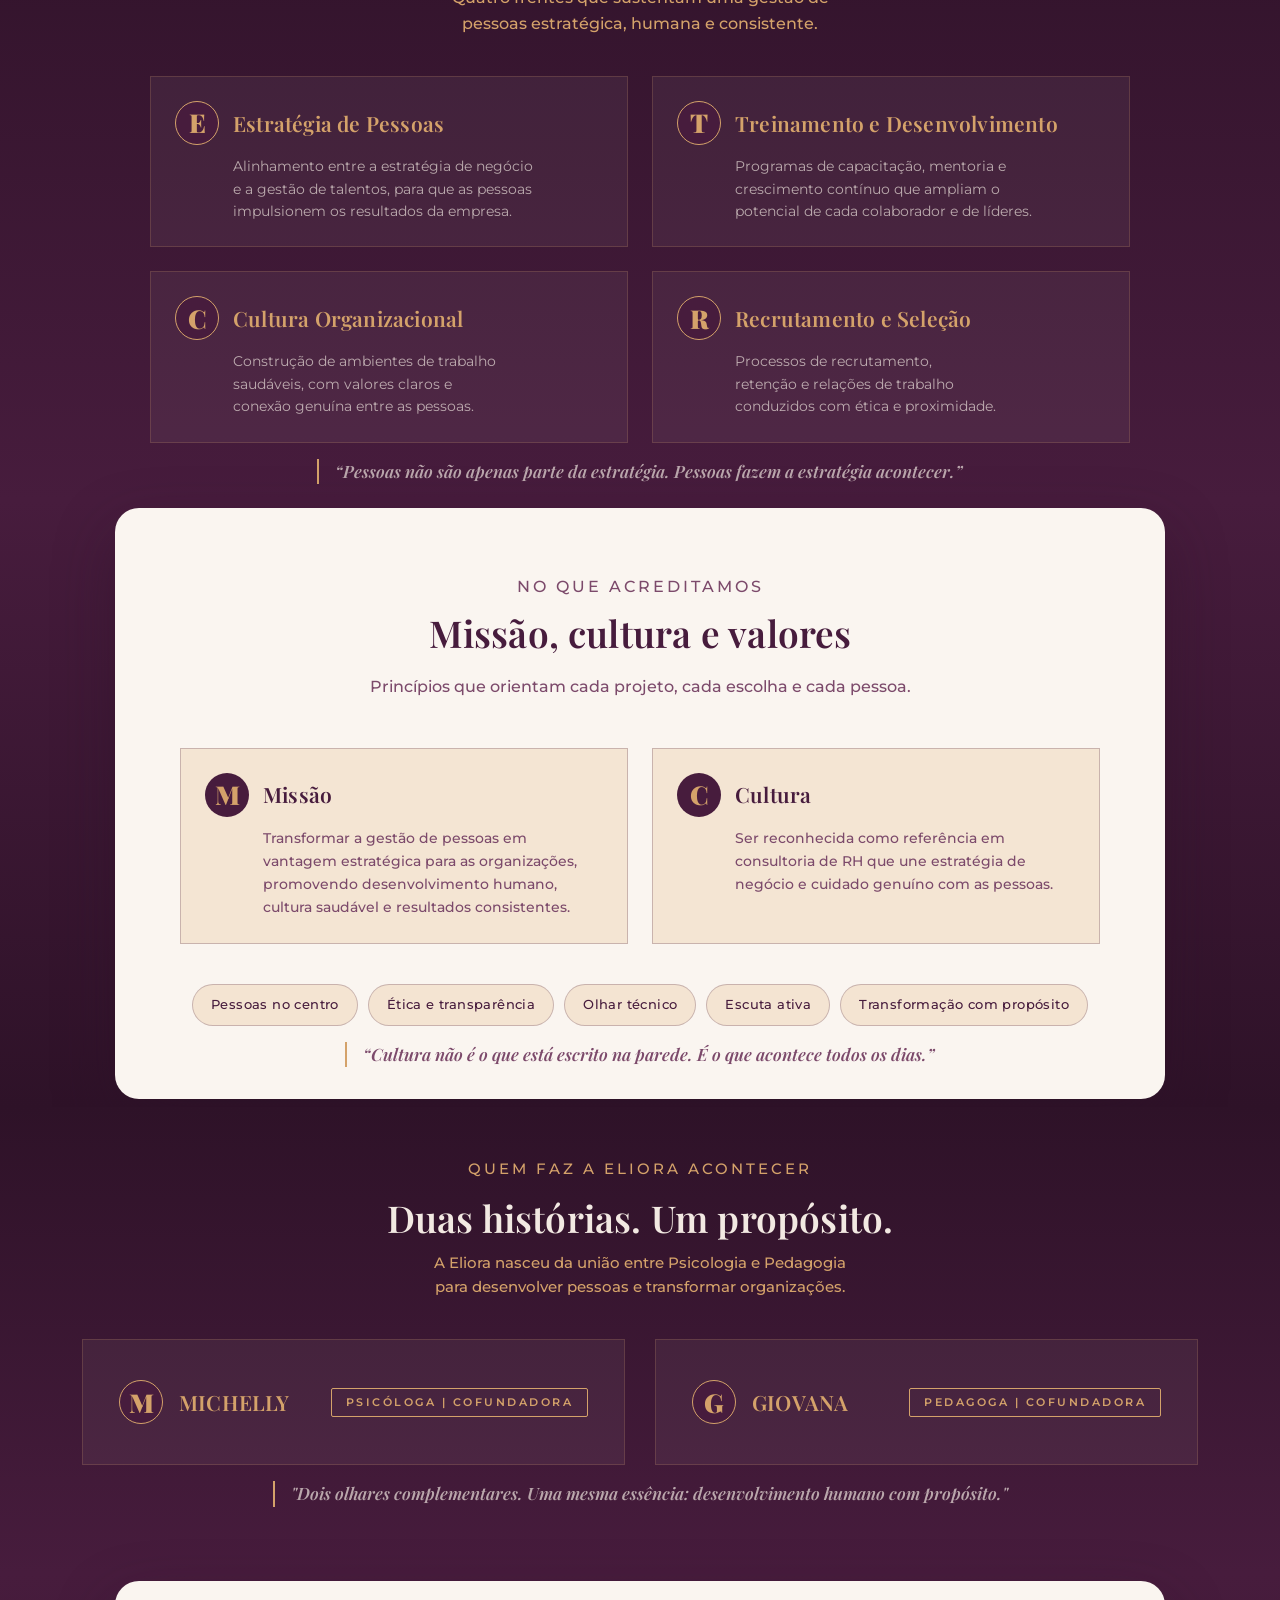
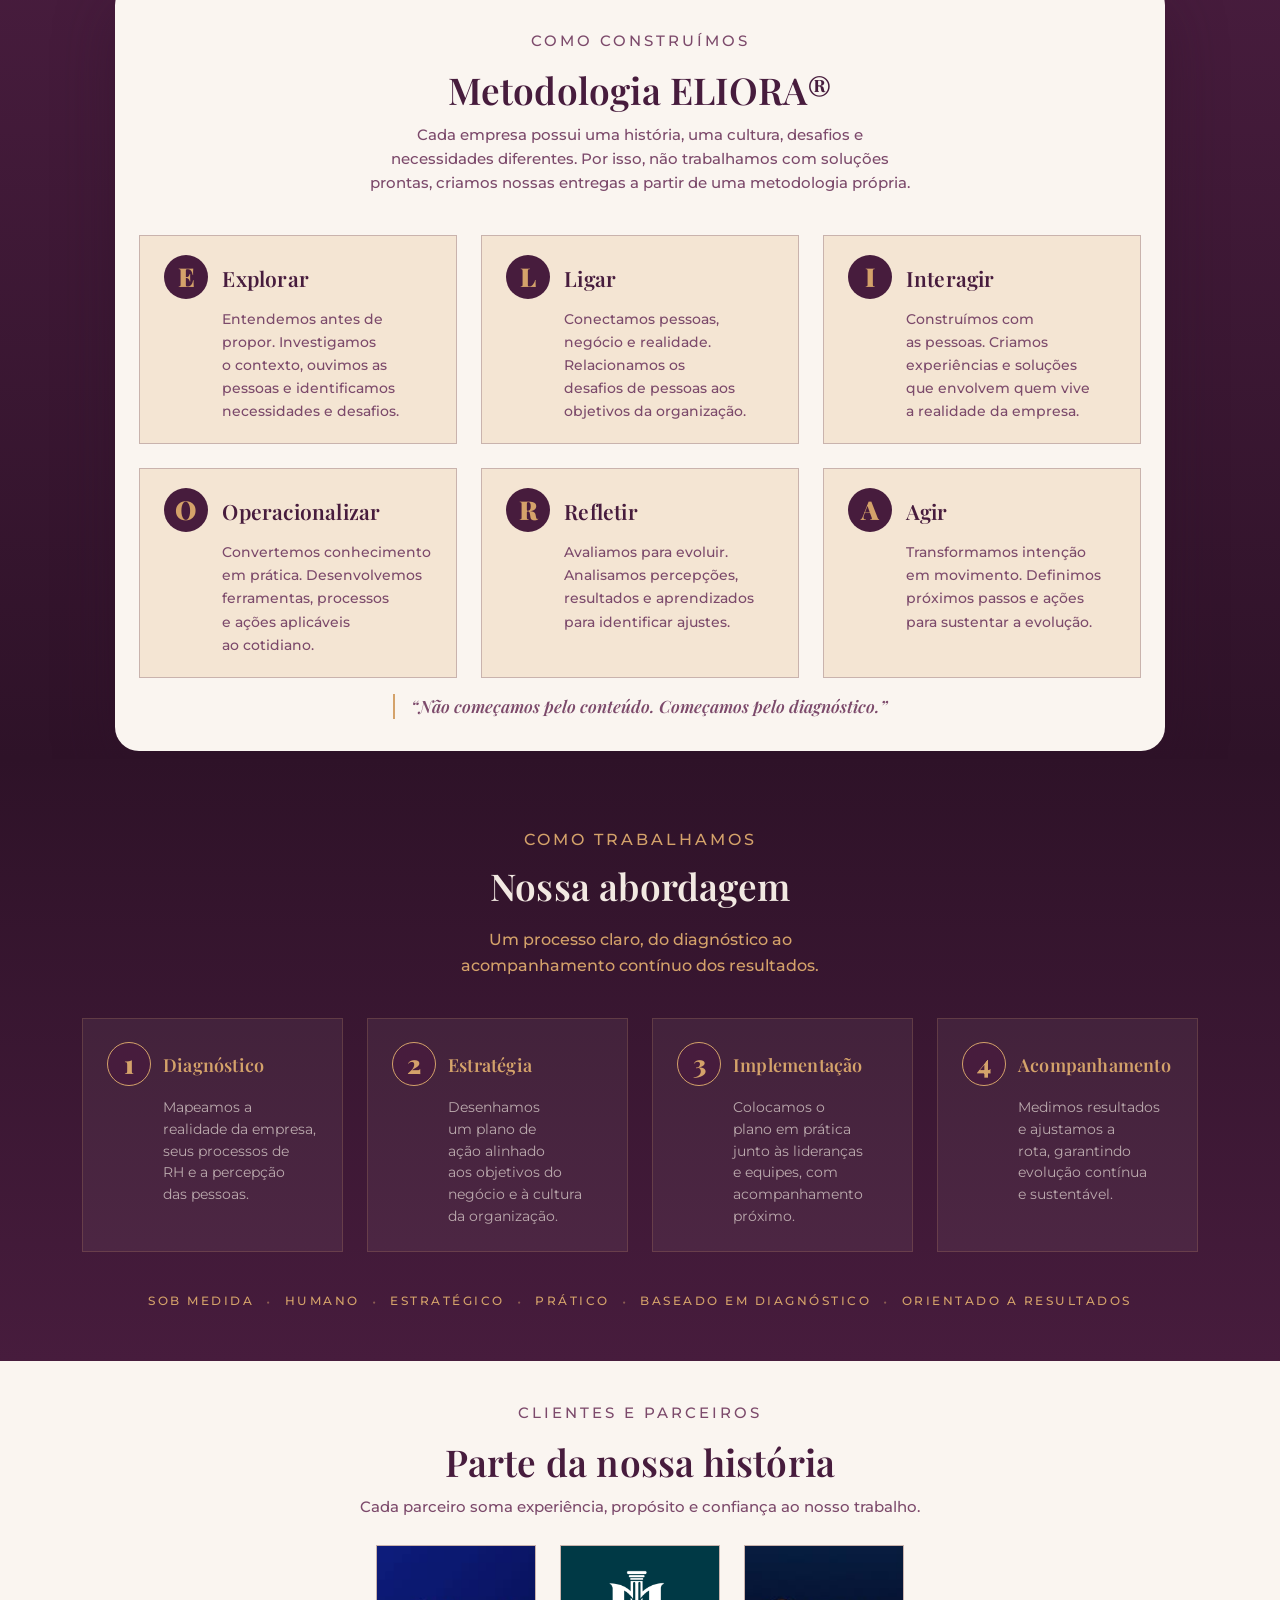
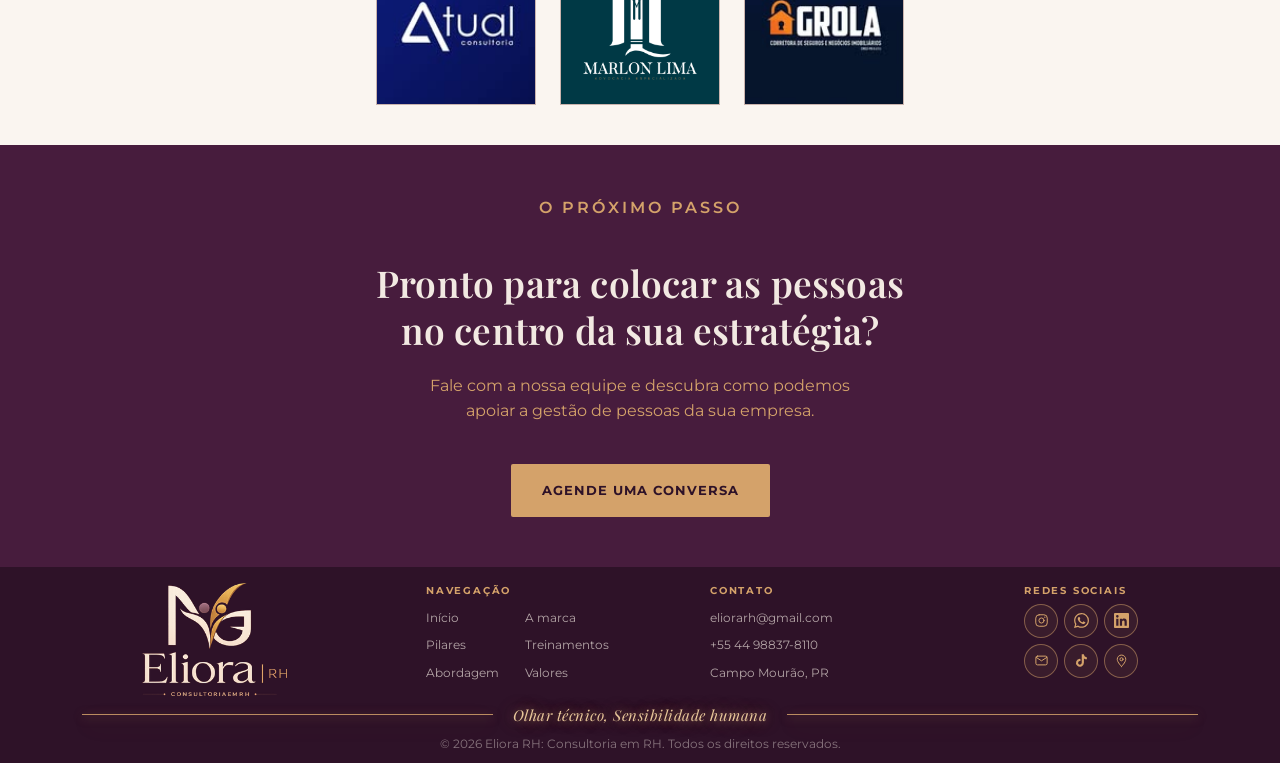
==== commit 6dcfb7fe: "feat: Facilitadoras vira Quem faz a Eliora acontecer com quote e tags cofundadoras" ====
--- a/index.html
+++ b/index.html
@@ -197,16 +197,17 @@
       <!-- Facilitadoras -->
       <div class="facilitadoras">
         <div class="training-sub reveal">
-          <p class="eyebrow">Quem conduz</p>
-          <h3>Nossas facilitadoras</h3>
-          <p>Duas profissionais complementares, que unem o olhar da psicologia organizacional à expertise pedagógica em
-            desenvolvimento humano.</p>
+          <p class="eyebrow">Quem faz a Eliora acontecer</p>
+          <h3>Duas histórias. Um propósito.</h3>
+          <p>A Eliora nasceu da união entre Psicologia e Pedagogia para desenvolver pessoas e transformar
+            organizações.</p>
         </div>
         <div class="trainers">
           <div class="trainer-card reveal">
             <div class="trainer-avatar">M</div>
-            <h3>Michelly</h3>
-            <span class="trainer-role">Psicóloga</span>
+            <h3>MICHELLY</h3>
+            <span class="trainer-role">Psicóloga | Cofundadora</span>
+            <!-- Bios e áreas OCULTOS por enquanto — NÃO descomentar até segunda ordem
             <p class="d-only">Especializada em Psicologia Organizacional e saúde mental no trabalho. Conduz os treinamentos com foco em
               comportamento, autoconhecimento e bem-estar emocional de pessoas e líderes.</p>
             <p class="m-only">Especializada em Psicologia Organizacional e saúde mental no trabalho. Foca em comportamento,
@@ -217,11 +218,13 @@
               <span>Inteligência Emocional</span>
               <span>Saúde Mental no Trabalho</span>
             </div>
+            -->
           </div>
           <div class="trainer-card reveal">
             <div class="trainer-avatar">G</div>
-            <h3>Giovana</h3>
-            <span class="trainer-role">Pedagoga</span>
+            <h3>GIOVANA</h3>
+            <span class="trainer-role">Pedagoga | Cofundadora</span>
+            <!-- Bios e áreas OCULTOS por enquanto — NÃO descomentar até segunda ordem
             <p class="d-only">Pedagoga com vivência em RH. Une educação corporativa e experiências de aprendizagem para garantir um
               conteúdo aplicável e conectado à realidade dos participantes.</p>
             <p class="m-only">Pedagoga com vivência em RH. Une educação corporativa e aprendizagem aplicável à realidade dos
@@ -232,7 +235,11 @@
               <span>Formação de Equipes</span>
               <span>Experiências de Aprendizagem</span>
             </div>
-          </div>
+            -->
+          </div>
+        </div>
+        <div class="quote-band quote-band--single reveal">
+          <blockquote>"Dois olhares complementares. Uma mesma essência: desenvolvimento humano com propósito."</blockquote>
         </div>
       </div>
 
--- a/css/components.css
+++ b/css/components.css
@@ -603,6 +603,12 @@
   color: rgba(242, 233, 226, 0.68);
 }
 
+/* Facilitadoras (fundo escuro): mesmo padrão do quote dos Pilares
+   (sobrescreve o mauve de .training, feito para fundos claros) */
+.facilitadoras .quote-band blockquote {
+  color: rgba(242, 233, 226, 0.68);
+}
+
 /* ---------- CTA ---------- */
 .cta {
   background: linear-gradient(180deg, var(--plum), var(--plum));
--- a/css/responsive.css
+++ b/css/responsive.css
@@ -154,8 +154,8 @@
   .mv-card{ padding: 18px 18px; }
   .trainer-card{ padding: 22px 18px; grid-template-columns: auto 1fr auto; row-gap: 12px; column-gap: 14px; }
   /* Nome + tag da profissão na mesma linha (avatar | nome | tag) */
-  .trainer-card h3{ grid-column: 2; grid-row: 1; }
-  .trainer-role{ grid-column: 3; grid-row: 1; align-self: center; }
+  .trainer-card h3{ grid-column: 2; grid-row: 1; font-size: 16px; }
+  .trainer-role{ grid-column: 3; grid-row: 1; align-self: center; font-size: 10px; letter-spacing: 1px; padding: 4px 10px; white-space: nowrap; }
   .trainer-card p,
   .trainer-areas{ padding-left: 0; }
   .pillar-card p,
@@ -348,3 +348,10 @@
 @media (max-width: 360px){
   .foot-bottom p{ white-space: normal; }
 }
+
+/* Facilitadoras em telas muito estreitas (≤360px): a tag longa
+   ("Psicóloga | Cofundadora") quebra em 2 linhas ao lado do nome,
+   mantendo nome + tag na mesma fileira sem overflow */
+@media (max-width: 360px){
+  .trainer-role{ white-space: normal; max-width: 132px; line-height: 1.5; }
+}
